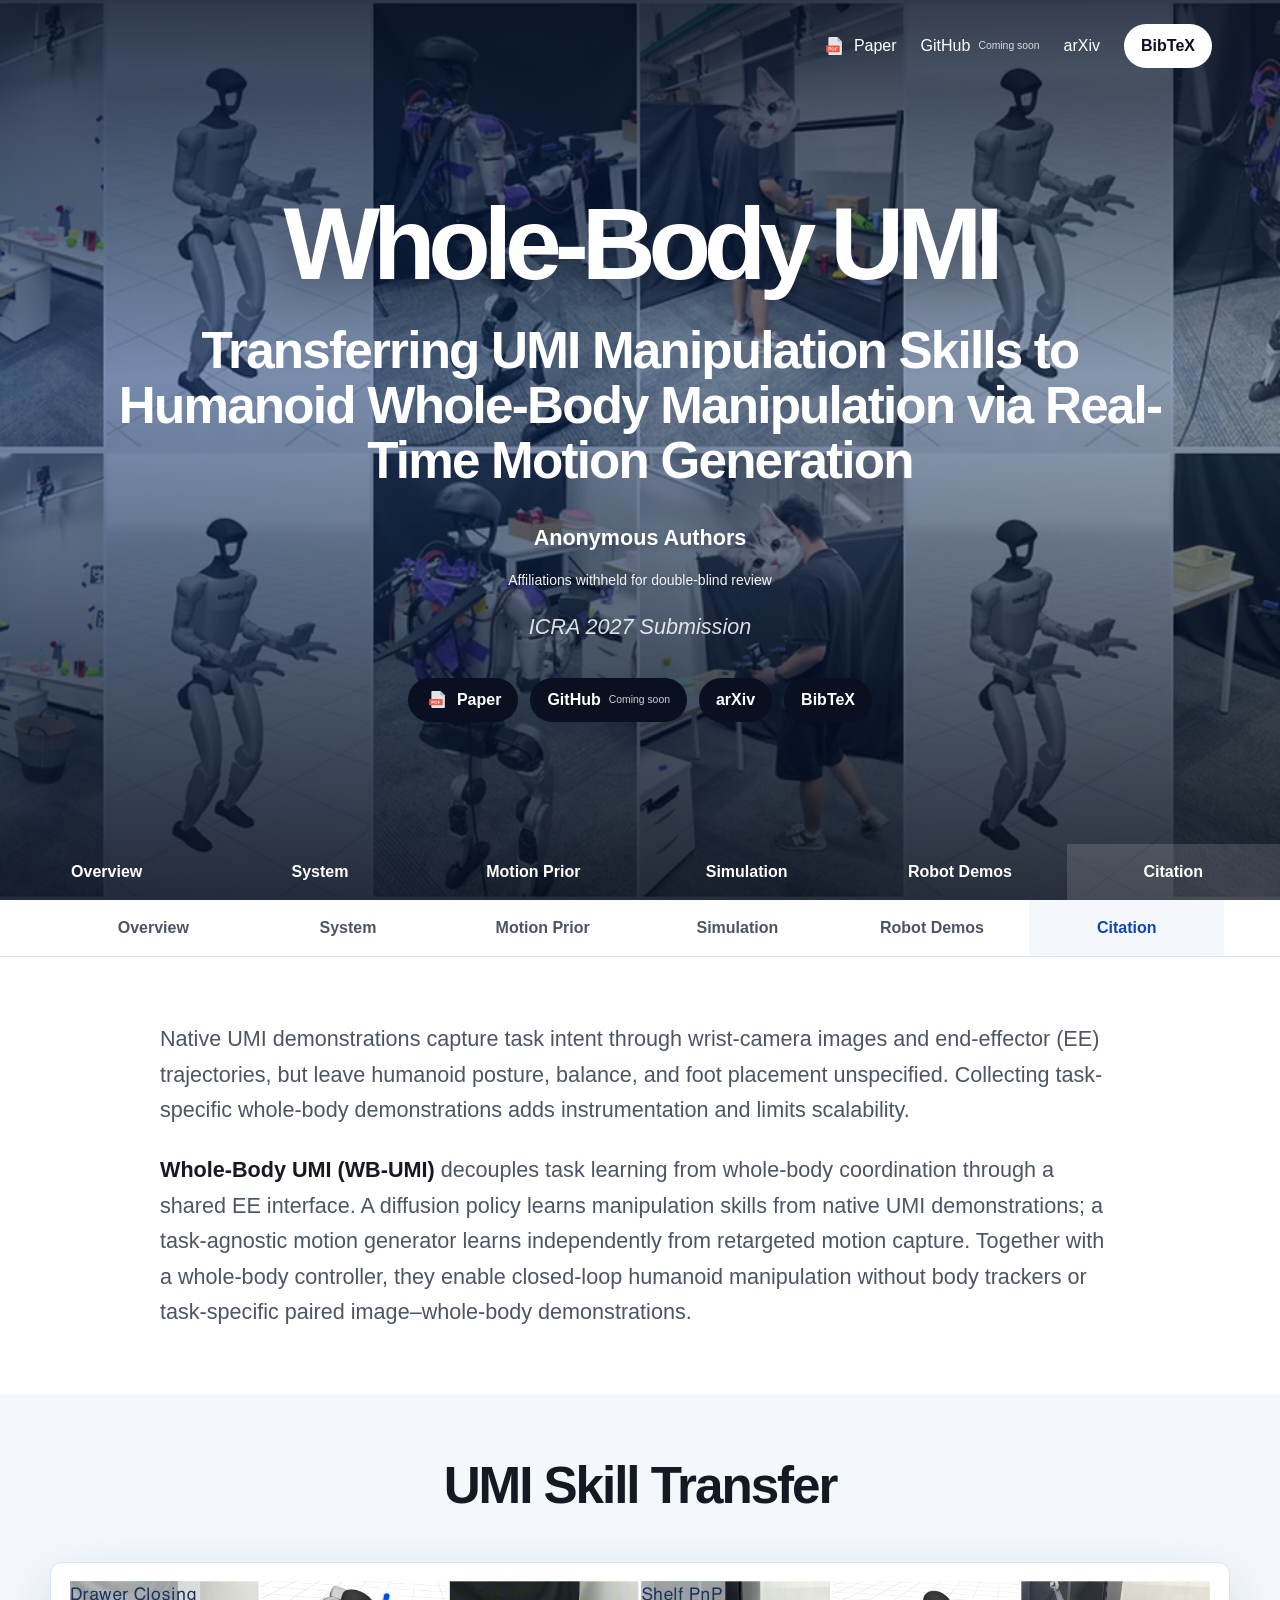
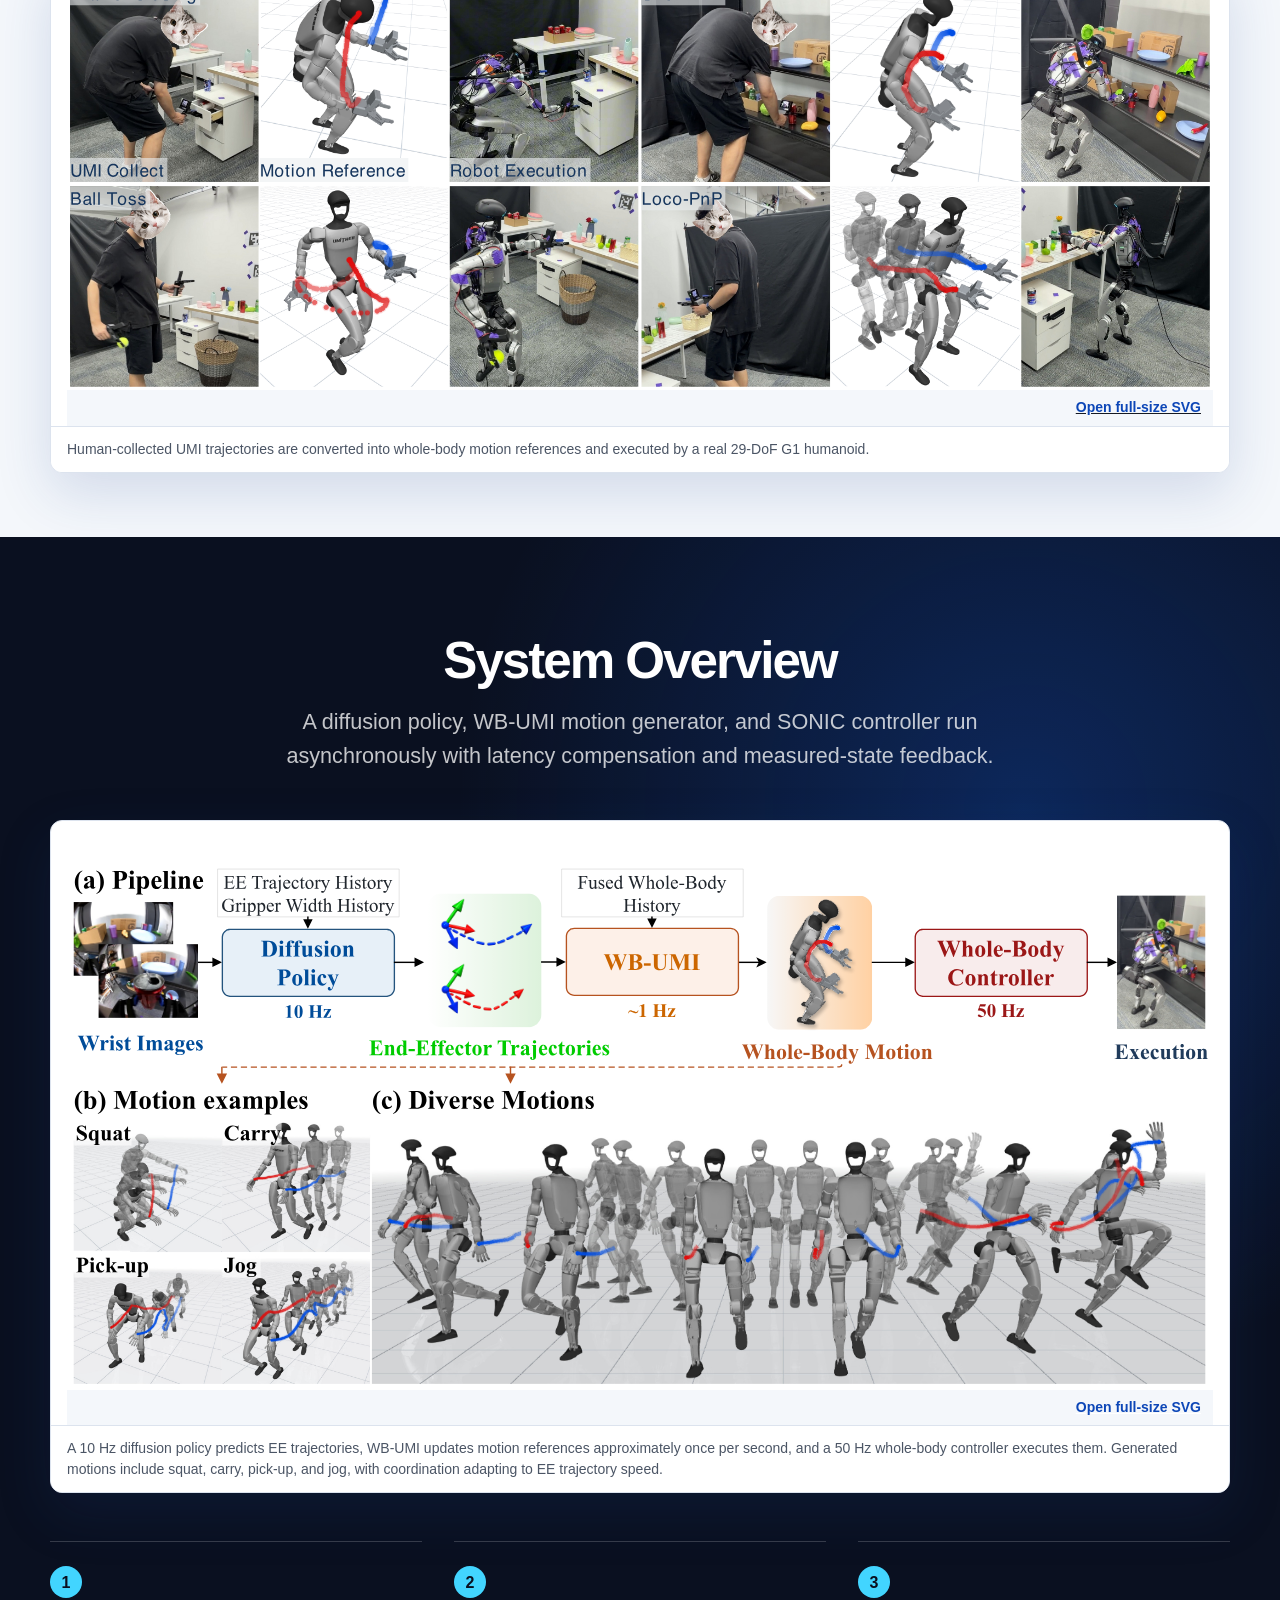
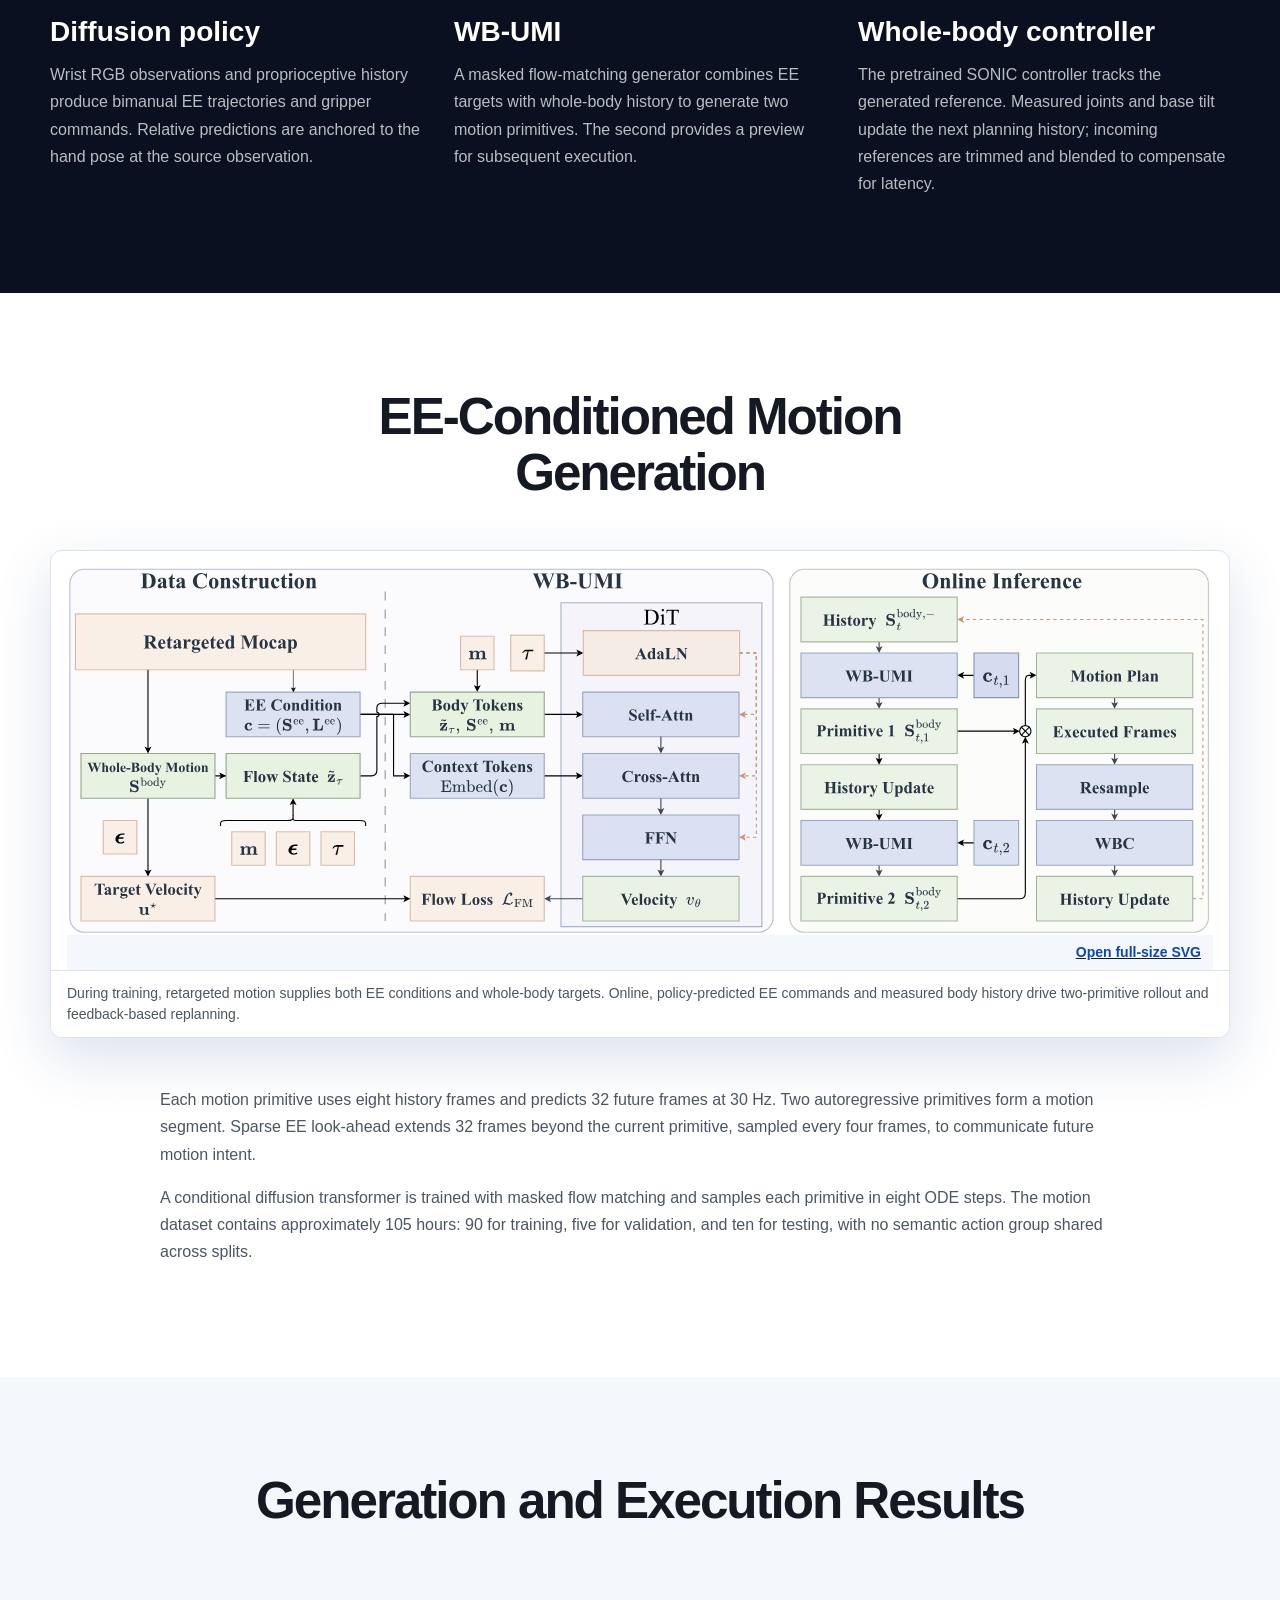
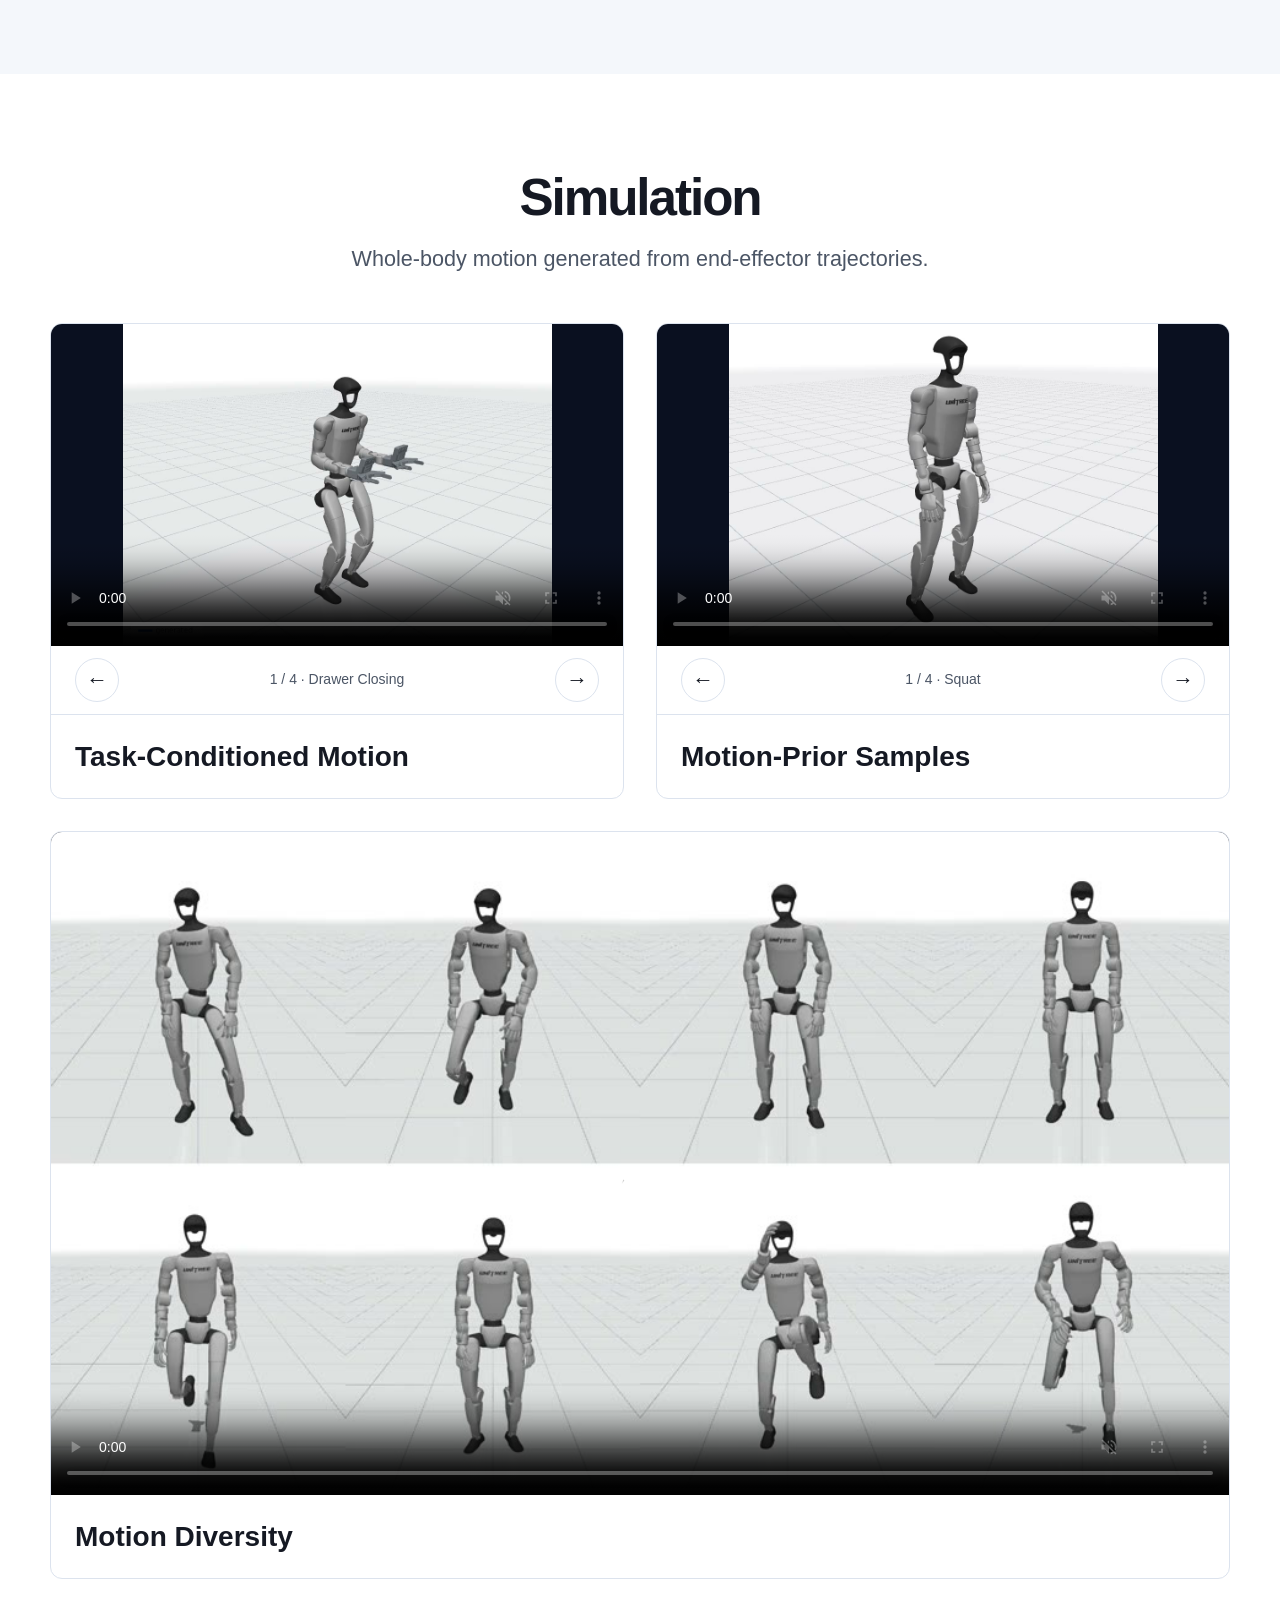
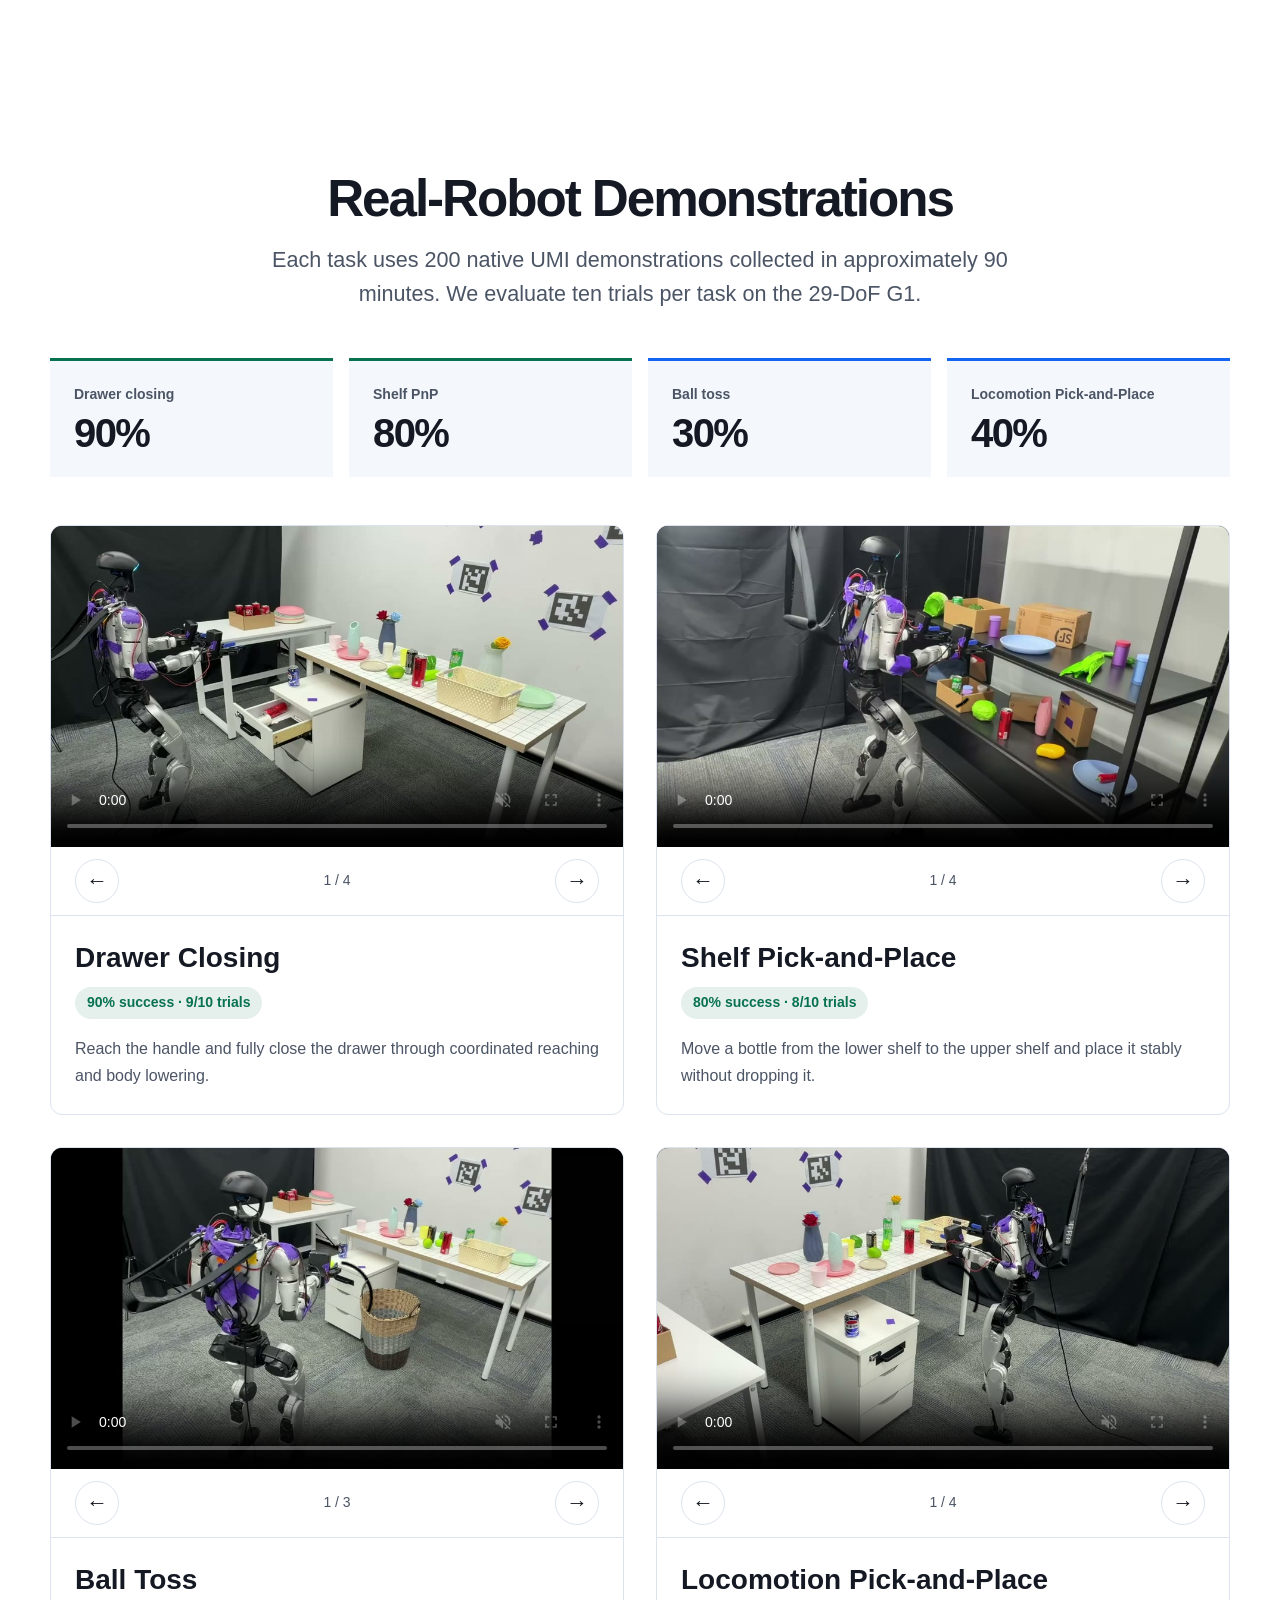
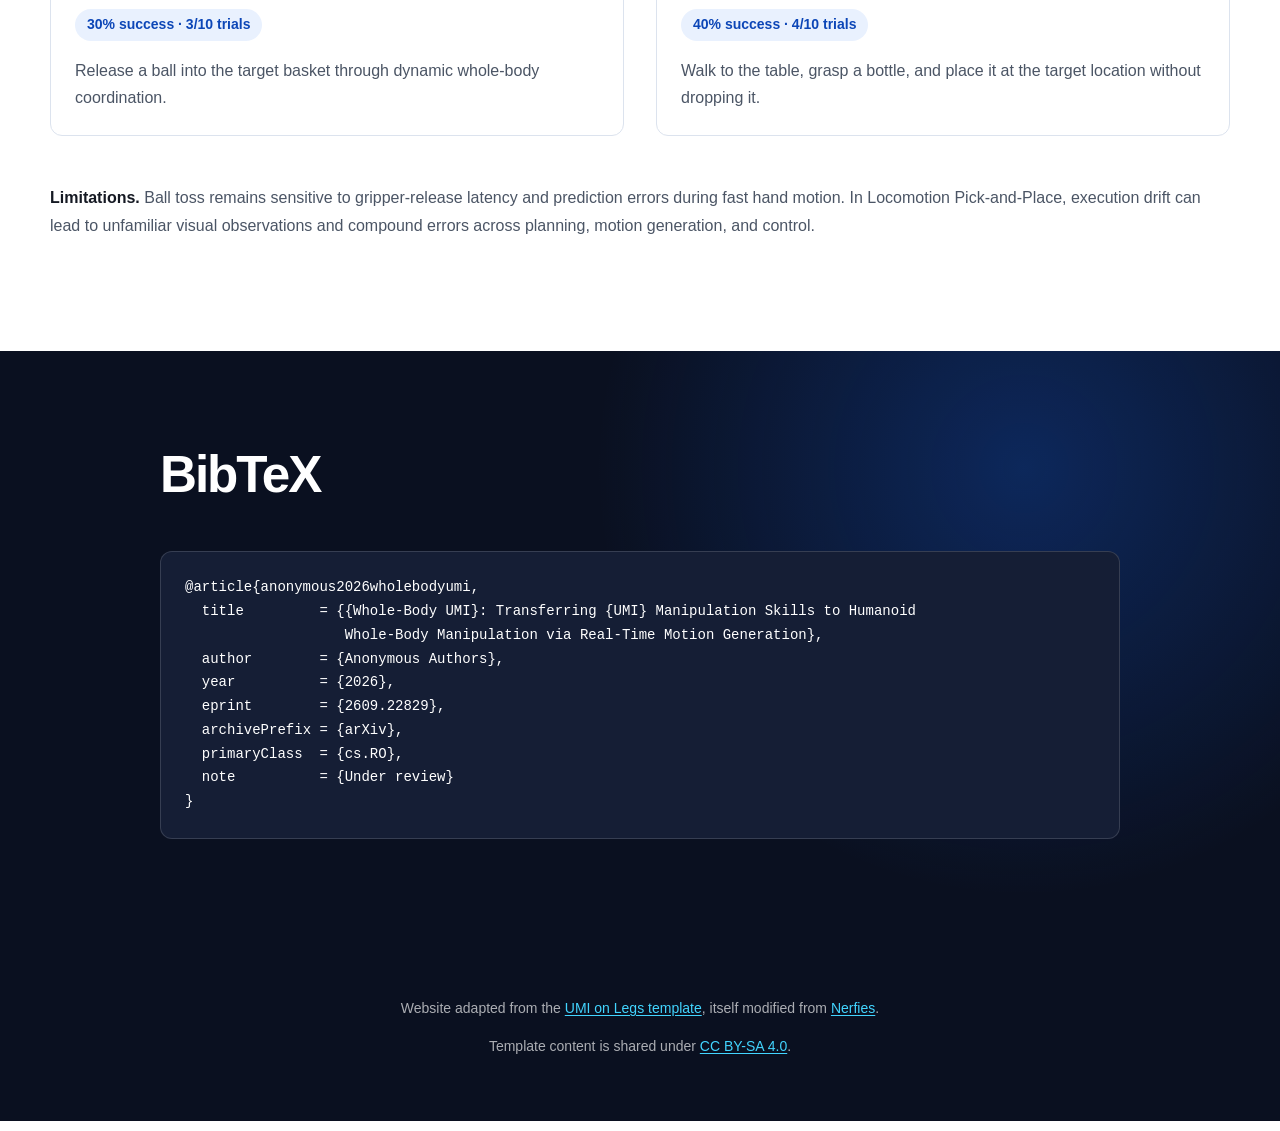
==== index.html @ 9801712f "change authors" ====
<!DOCTYPE html>
<html lang="en">
<head>
  <meta charset="utf-8">
  <meta name="description" content="Whole-Body UMI transfers native UMI manipulation skills to humanoids with an independently learned whole-body motion prior, without body trackers or task-specific whole-body demonstrations.">
  <meta name="keywords" content="Robotics, Humanoid, UMI, Whole-body Manipulation, Motion Generation">
  <meta name="viewport" content="width=device-width, initial-scale=1">
  <meta name="theme-color" content="#0a1020">
  <meta property="og:title" content="Whole-Body UMI">
  <meta property="og:description" content="Transferring UMI Manipulation Skills to Humanoid Whole-Body Manipulation via Real-Time Motion Generation.">
  <meta property="og:type" content="website">
  <meta property="og:image" content="./static/images/umi-prior/hero-montage-desktop.jpg?v=anonymous2">
  <meta property="og:url" content="https://wholebody-umi.github.io/">
  <meta name="citation_title" content="Whole-Body UMI: Transferring UMI Manipulation Skills to Humanoid Whole-Body Manipulation via Real-Time Motion Generation">
  <meta name="citation_arxiv_id" content="2609.22829">
  <meta name="citation_publication_date" content="2026/09/19">
  <link rel="canonical" href="https://wholebody-umi.github.io/">
  <title>Whole-Body UMI: Transferring UMI Manipulation Skills to Humanoid Whole-Body Manipulation via Real-Time Motion Generation</title>
  <link rel="icon" href="./static/images/umi-prior/favicon.svg" type="image/svg+xml">

  <link rel="stylesheet" href="./static/css/index.css">
  <script defer src="./static/js/index.js?v=light1"></script>
</head>
<body>
  <a class="skip-link" href="#main-content">Skip to main content</a>

  <header class="hero is-link is-fullheight project-hero" id="top">
    <div class="hero-video" aria-hidden="true">
      <video autoplay muted loop playsinline preload="none"
        poster="./static/images/umi-prior/hero-montage-desktop.jpg?v=anonymous2"
        data-mobile-poster="./static/images/umi-prior/hero-montage-mobile.jpg?v=anonymous2"
        data-desktop-poster="./static/images/umi-prior/hero-montage-desktop.jpg?v=anonymous2"
        data-mobile-src="./static/videos/hero-montage-mobile.mp4?v=anonymous2"
        data-desktop-src="./static/videos/hero-montage.mp4?v=anonymous2"></video>
    </div>
    <div class="overlay"></div>

    <div class="hero-head">
      <nav class="navbar" aria-label="Project resources">
        <div class="container is-max-widescreen">
          <div class="navbar-menu is-active">
            <div class="navbar-end">
              <a class="navbar-item" href="./static/Whole-Body-UMI.pdf">
                <span class="icon"><img src="./static/images/pdf.svg" width="18" height="18" alt=""></span>
                <span>Paper</span>
              </a>
              <span class="navbar-item resource-pending" aria-disabled="true">GitHub <small>Coming soon</small></span>
              <a class="navbar-item" href="https://arxiv.org/abs/2609.22829" target="_blank" rel="noopener">
                <span>arXiv</span>
              </a>
              <span class="navbar-item">
                <a class="resource-button button is-inverted" href="#citation">
                  <span>BibTeX</span>
                </a>
              </span>
            </div>
          </div>
        </div>
      </nav>
    </div>

    <div class="hero-body">
      <div class="hero-content">
        <h1 class="project-title">Whole-Body UMI</h1>
        <p class="project-subtitle">
          Transferring UMI Manipulation Skills to Humanoid Whole-Body Manipulation via Real-Time Motion Generation
        </p>
        <div class="project-authors" aria-label="Authors">
          <span>Anonymous Authors</span>
        </div>
        <div class="project-affiliations" aria-label="Author affiliations">
          <span>Affiliations withheld for double-blind review</span>
        </div>
        <p class="project-venue">ICRA 2027 Submission</p>
        <div class="publication-links">
          <a class="resource-button button is-dark" href="./static/Whole-Body-UMI.pdf">
            <span class="icon"><img src="./static/images/pdf.svg" width="18" height="18" alt=""></span>
            <span>Paper</span>
          </a>
          <button class="resource-button button is-dark resource-pending" type="button" disabled title="GitHub repository coming soon">
            <span>GitHub</span><small>Coming soon</small>
          </button>
          <a class="resource-button button is-dark" href="https://arxiv.org/abs/2609.22829" target="_blank" rel="noopener">
            <span>arXiv</span>
          </a>
          <a class="resource-button button is-dark" href="#citation">
            <span>BibTeX</span>
          </a>
        </div>
      </div>
    </div>

    <div class="hero-foot">
      <nav class="tabs is-fullwidth anchor-tabs" aria-label="Project sections">
        <ul>
          <li><a href="#overview">Overview</a></li>
          <li><a href="#system">System</a></li>
          <li><a href="#motion-prior">Motion Prior</a></li>
          <li><a href="#simulation">Simulation</a></li>
          <li><a href="#transfer">Robot Demos</a></li>
          <li><a href="#citation">Citation</a></li>
        </ul>
      </nav>
    </div>
  </header>

  <nav class="document-nav" aria-label="Sticky project sections">
    <div class="container is-max-widescreen">
      <div class="tabs is-fullwidth anchor-tabs">
        <ul>
          <li><a href="#overview">Overview</a></li>
          <li><a href="#system">System</a></li>
          <li><a href="#motion-prior">Motion Prior</a></li>
          <li><a href="#simulation">Simulation</a></li>
          <li><a href="#transfer">Robot Demos</a></li>
          <li><a href="#citation">Citation</a></li>
        </ul>
      </div>
    </div>
  </nav>

  <main id="main-content">
    <section class="section-shell is-compact" id="overview">
      <div class="editorial-container">
        <p class="overview-lead">
          Native UMI demonstrations capture task intent through wrist-camera images and end-effector (EE) trajectories, but leave humanoid posture, balance, and foot placement unspecified. Collecting task-specific whole-body demonstrations adds instrumentation and limits scalability.
        </p>
        <p class="overview-lead">
          <strong>Whole-Body UMI (WB-UMI)</strong> decouples task learning from whole-body coordination through a shared EE interface. A diffusion policy learns manipulation skills from native UMI demonstrations; a task-agnostic motion generator learns independently from retargeted motion capture. Together with a whole-body controller, they enable closed-loop humanoid manipulation without body trackers or task-specific paired image–whole-body demonstrations.
        </p>
      </div>
    </section>

    <section class="section-shell is-compact is-mist" aria-labelledby="teaser-title">
      <div class="wide-container">
        <div class="section-heading">
          <h2 class="section-title" id="teaser-title">UMI Skill Transfer</h2>
        </div>
        <figure class="media-frame is-technical">
          <a class="vector-figure-link" href="./static/images/umi-prior/wb-umi-teaser.svg?v=anonymous1" target="_blank" rel="noopener" aria-label="Open full-size figure: Whole-Body UMI task overview (opens in a new tab)">
            <img src="./static/images/umi-prior/wb-umi-teaser.svg?v=anonymous1" width="1494" height="536" loading="lazy" decoding="async" alt="Anonymized UMI collection, generated motion references, and G1 execution for drawer closing, shelf pick-and-place, ball toss, and locomotion pick-and-place">
            <span class="vector-figure-action">Open full-size SVG</span>
          </a>
          <figcaption>Human-collected UMI trajectories are converted into whole-body motion references and executed by a real 29-DoF G1 humanoid.</figcaption>
        </figure>
      </div>
    </section>

    <section class="section-shell is-night" id="system" aria-labelledby="system-title">
      <div class="wide-container">
        <div class="section-heading">
          <h2 class="section-title" id="system-title">System Overview</h2>
          <p class="section-deck">A diffusion policy, WB-UMI motion generator, and SONIC controller run asynchronously with latency compensation and measured-state feedback.</p>
        </div>
        <figure class="media-frame is-technical">
          <a class="vector-figure-link" href="./static/images/umi-prior/wb-umi-pipeline.svg" target="_blank" rel="noopener" aria-label="Open full-size figure: deployment pipeline and generated motions (opens in a new tab)">
            <img src="./static/images/umi-prior/wb-umi-pipeline.svg" width="861" height="415" loading="lazy" decoding="async" alt="Closed-loop WB-UMI pipeline, generated squat, carry, pick-up and jog motions, and end-effector speed variations">
            <span class="vector-figure-action">Open full-size SVG</span>
          </a>
          <figcaption>A 10 Hz diffusion policy predicts EE trajectories, WB-UMI updates motion references approximately once per second, and a 50 Hz whole-body controller executes them. Generated motions include squat, carry, pick-up, and jog, with coordination adapting to EE trajectory speed.</figcaption>
        </figure>
        <div class="system-copy">
          <article class="system-step">
            <span class="system-step-number">1</span>
            <h3>Diffusion policy</h3>
            <p>Wrist RGB observations and proprioceptive history produce bimanual EE trajectories and gripper commands. Relative predictions are anchored to the hand pose at the source observation.</p>
          </article>
          <article class="system-step">
            <span class="system-step-number">2</span>
            <h3>WB-UMI</h3>
            <p>A masked flow-matching generator combines EE targets with whole-body history to generate two motion primitives. The second provides a preview for subsequent execution.</p>
          </article>
          <article class="system-step">
            <span class="system-step-number">3</span>
            <h3>Whole-body controller</h3>
            <p>The pretrained SONIC controller tracks the generated reference. Measured joints and base tilt update the next planning history; incoming references are trimmed and blended to compensate for latency.</p>
          </article>
        </div>
      </div>
    </section>

    <section class="section-shell" id="motion-prior" aria-labelledby="prior-title">
      <div class="wide-container">
        <div class="section-heading">
          <h2 class="section-title" id="prior-title">EE-Conditioned Motion Generation</h2>
          <!-- <p class="section-deck">WB-UMI learns whole-body coordination from retargeted G1 motion capture, using EE trajectories extracted by forward kinematics as conditioning.</p> -->
        </div>
        <figure class="media-frame is-technical">
          <a class="vector-figure-link" href="./static/images/umi-prior/wb-umi-architecture.svg" target="_blank" rel="noopener" aria-label="Open full-size figure: WB-UMI architecture (opens in a new tab)">
            <img src="./static/images/umi-prior/wb-umi-architecture.svg" width="1471" height="472" loading="lazy" decoding="async" alt="WB-UMI training with masked flow matching and online two-primitive generation with execution history feedback">
            <span class="vector-figure-action">Open full-size SVG</span>
          </a>
          <figcaption>During training, retargeted motion supplies both EE conditions and whole-body targets. Online, policy-predicted EE commands and measured body history drive two-primitive rollout and feedback-based replanning.</figcaption>
        </figure>
        <div class="editorial-container paper-copy flow-offset">
          <p>
            Each motion primitive uses eight history frames and predicts 32 future frames at 30 Hz. Two autoregressive primitives form a motion segment. Sparse EE look-ahead extends 32 frames beyond the current primitive, sampled every four frames, to communicate future motion intent.
          </p>
          <p>
            A conditional diffusion transformer is trained with masked flow matching and samples each primitive in eight ODE steps. The motion dataset contains approximately 105 hours: 90 for training, five for validation, and ten for testing, with no semantic action group shared across splits.
          </p>
        </div>
      </div>
    </section>

    <section class="section-shell is-mist" id="execution" aria-labelledby="execution-title">
      <div class="editorial-container">
        <div class="section-heading">
          <h2 class="section-title" id="execution-title">Generation and Execution Results</h2>
        </div>
        <div class="paper-copy">
          <!-- <p><strong>Motion generation.</strong> On unseen action categories, EE look-ahead reduces position error from 5.77 cm to 4.25 cm.</p>
          <p><strong>Closed-loop execution.</strong> In simulated shelf pick-and-place, measured-state feedback reduces EE orientation error from 6.76° to 4.97°. WB-UMI runs at 104 ms mean inference latency on an RTX 4090.</p> -->
        </div>
      </div>
    </section>

    <section class="section-shell" id="simulation" aria-labelledby="simulation-title">
      <div class="wide-container">
        <div class="section-heading">
          <h2 class="section-title" id="simulation-title">Simulation</h2>
          <p class="section-deck">Whole-body motion generated from end-effector trajectories.</p>
        </div>
        <div class="task-grid">
          <article class="task-card" data-carousel role="region" aria-roledescription="carousel" aria-labelledby="sim-tasks-title">
            <div class="task-media" id="sim-tasks-slides">
              <div class="demo-slide" data-label="Drawer Closing" role="group" aria-roledescription="slide" aria-label="1 of 4: Drawer Closing">
                <video controls muted loop playsinline preload="none" width="960" height="720"
                  poster="./static/images/umi-prior/simulation/drawer.jpg"
                  src="./static/videos/simulation/drawer.mp4?v=web2"
                  data-autoplay-video aria-label="Drawer Closing simulation"></video>
              </div>
              <div class="demo-slide" data-label="Shelf Pick-and-Place" role="group" aria-roledescription="slide" aria-label="2 of 4: Shelf Pick-and-Place" hidden>
                <video controls muted loop playsinline preload="none" width="960" height="720"
                  poster="./static/images/umi-prior/simulation/shelf.jpg"
                  data-src="./static/videos/simulation/shelf.mp4?v=web2"
                  data-autoplay-video aria-label="Shelf Pick-and-Place simulation"></video>
              </div>
              <div class="demo-slide" data-label="Ball Toss" role="group" aria-roledescription="slide" aria-label="3 of 4: Ball Toss" hidden>
                <video controls muted loop playsinline preload="none" width="960" height="720"
                  poster="./static/images/umi-prior/simulation/toss.jpg"
                  data-src="./static/videos/simulation/toss.mp4?v=web2"
                  data-autoplay-video aria-label="Ball Toss simulation"></video>
              </div>
              <div class="demo-slide" data-label="Locomotion Pick-and-Place" role="group" aria-roledescription="slide" aria-label="4 of 4: Locomotion Pick-and-Place" hidden>
                <video controls muted loop playsinline preload="none" width="960" height="720"
                  poster="./static/images/umi-prior/simulation/locomotion-pick-and-place.jpg"
                  data-src="./static/videos/simulation/locomotion-pick-and-place.mp4?v=web2"
                  data-autoplay-video aria-label="Locomotion Pick-and-Place simulation"></video>
              </div>
            </div>
            <div class="carousel-controls" aria-label="Task-Conditioned Motion navigation" hidden>
              <button type="button" class="carousel-arrow" data-carousel-prev aria-label="Previous Task-Conditioned Motion video" aria-controls="sim-tasks-slides"><span aria-hidden="true">&#8592;</span></button>
              <span class="carousel-status" data-carousel-status aria-live="polite" aria-atomic="true">1 / 4 · Drawer Closing</span>
              <button type="button" class="carousel-arrow" data-carousel-next aria-label="Next Task-Conditioned Motion video" aria-controls="sim-tasks-slides"><span aria-hidden="true">&#8594;</span></button>
            </div>
            <div class="task-body">
              <h3 id="sim-tasks-title">Task-Conditioned Motion</h3>
            </div>
          </article>
          <article class="task-card" data-carousel role="region" aria-roledescription="carousel" aria-labelledby="sim-motions-title">
            <div class="task-media" id="sim-motions-slides">
              <div class="demo-slide" data-label="Squat" role="group" aria-roledescription="slide" aria-label="1 of 4: Squat">
                <video controls muted loop playsinline preload="none" width="960" height="720"
                  poster="./static/images/umi-prior/simulation/squat.jpg"
                  src="./static/videos/simulation/squat.mp4?v=web1"
                  data-autoplay-video aria-label="Squat simulation"></video>
              </div>
              <div class="demo-slide" data-label="Dance Step" role="group" aria-roledescription="slide" aria-label="2 of 4: Dance Step" hidden>
                <video controls muted loop playsinline preload="none" width="960" height="720"
                  poster="./static/images/umi-prior/simulation/dance-step.jpg"
                  data-src="./static/videos/simulation/dance-step.mp4?v=web1"
                  data-autoplay-video aria-label="Dance Step simulation"></video>
              </div>
              <div class="demo-slide" data-label="Pick-up and Carry" role="group" aria-roledescription="slide" aria-label="3 of 4: Pick-up and Carry" hidden>
                <video controls muted loop playsinline preload="none" width="960" height="720"
                  poster="./static/images/umi-prior/simulation/pickup-carry.jpg"
                  data-src="./static/videos/simulation/pickup-carry.mp4?v=web1"
                  data-autoplay-video aria-label="Pick-up and Carry simulation"></video>
              </div>
              <div class="demo-slide" data-label="Jog" role="group" aria-roledescription="slide" aria-label="4 of 4: Jog" hidden>
                <video controls muted loop playsinline preload="none" width="960" height="720"
                  poster="./static/images/umi-prior/simulation/jog.jpg"
                  data-src="./static/videos/simulation/jog.mp4?v=web1"
                  data-autoplay-video aria-label="Jog simulation"></video>
              </div>
            </div>
            <div class="carousel-controls" aria-label="Motion-Prior Samples navigation" hidden>
              <button type="button" class="carousel-arrow" data-carousel-prev aria-label="Previous Motion-Prior Samples video" aria-controls="sim-motions-slides"><span aria-hidden="true">&#8592;</span></button>
              <span class="carousel-status" data-carousel-status aria-live="polite" aria-atomic="true">1 / 4 · Squat</span>
              <button type="button" class="carousel-arrow" data-carousel-next aria-label="Next Motion-Prior Samples video" aria-controls="sim-motions-slides"><span aria-hidden="true">&#8594;</span></button>
            </div>
            <div class="task-body">
              <h3 id="sim-motions-title">Motion-Prior Samples</h3>
            </div>
          </article>
          <article class="task-card motion-diversity" id="motion-diversity" aria-labelledby="motion-diversity-title">
            <div class="task-media">
              <video controls muted loop playsinline preload="none" width="1920" height="1080"
                poster="./static/images/umi-prior/simulation/diversity-stable.jpg"
                src="./static/videos/simulation/diversity-stable.mp4?v=web2"
                data-autoplay-video aria-label="Motion Diversity simulation"></video>
            </div>
            <div class="task-body">
              <h3 id="motion-diversity-title">Motion Diversity</h3>
            </div>
          </article>
        </div>
      </div>
    </section>

    <section class="section-shell" id="transfer" aria-labelledby="transfer-title">
      <div class="wide-container">
        <div class="section-heading">
          <h2 class="section-title" id="transfer-title">Real-Robot Demonstrations</h2>
          <p class="section-deck">Each task uses 200 native UMI demonstrations collected in approximately 90 minutes. We evaluate ten trials per task on the 29-DoF G1.</p>
        </div>
        <dl class="metric-strip">
          <div class="metric-item is-positive">
            <dt>Drawer closing</dt>
            <dd>90%</dd>
          </div>
          <div class="metric-item is-positive">
            <dt>Shelf PnP</dt>
            <dd>80%</dd>
          </div>
          <div class="metric-item">
            <dt>Ball toss</dt>
            <dd>30%</dd>
          </div>
          <div class="metric-item">
            <dt>Locomotion Pick-and-Place</dt>
            <dd>40%</dd>
          </div>
        </dl>

        <div class="task-grid">
          <article class="task-card" data-carousel role="region" aria-roledescription="carousel" aria-labelledby="drawer-title">
            <div class="task-media" id="drawer-slides">
              <div class="demo-slide" role="group" aria-roledescription="slide" aria-label="1 of 4">
                <video controls muted loop playsinline preload="none" width="1280" height="720"
                  poster="./static/images/umi-prior/demos/drawer-1.jpg"
                  src="./static/videos/demos/drawer-1.mp4?v=audio"
                  data-autoplay-video aria-label="Drawer Closing, demo 1 of 4"></video>
              </div>
              <div class="demo-slide" role="group" aria-roledescription="slide" aria-label="2 of 4" hidden>
                <video controls muted loop playsinline preload="none" width="1280" height="720"
                  poster="./static/images/umi-prior/demos/drawer-2.jpg"
                  data-src="./static/videos/demos/drawer-2.mp4?v=audio"
                  data-autoplay-video aria-label="Drawer Closing, demo 2 of 4"></video>
              </div>
              <div class="demo-slide" role="group" aria-roledescription="slide" aria-label="3 of 4" hidden>
                <video controls muted loop playsinline preload="none" width="1280" height="720"
                  poster="./static/images/umi-prior/demos/drawer-3.jpg"
                  data-src="./static/videos/demos/drawer-3.mp4?v=audio"
                  data-autoplay-video aria-label="Drawer Closing, demo 3 of 4"></video>
              </div>
              <div class="demo-slide" role="group" aria-roledescription="slide" aria-label="4 of 4" hidden>
                <video controls muted loop playsinline preload="none" width="1280" height="720"
                  poster="./static/images/umi-prior/demos/drawer-4.jpg"
                  data-src="./static/videos/demos/drawer-4.mp4?v=audio"
                  data-autoplay-video aria-label="Drawer Closing, demo 4 of 4"></video>
              </div>
            </div>
            <div class="carousel-controls" aria-label="Drawer Closing demo navigation" hidden>
              <button type="button" class="carousel-arrow" data-carousel-prev aria-label="Previous Drawer Closing demo" aria-controls="drawer-slides"><span aria-hidden="true">&#8592;</span></button>
              <span class="carousel-status" data-carousel-status aria-live="polite" aria-atomic="true">1 / 4</span>
              <button type="button" class="carousel-arrow" data-carousel-next aria-label="Next Drawer Closing demo" aria-controls="drawer-slides"><span aria-hidden="true">&#8594;</span></button>
            </div>
            <div class="task-body">
              <h3 id="drawer-title">Drawer Closing</h3>
              <span class="task-result is-positive">90% success &middot; 9/10 trials</span>
              <p>Reach the handle and fully close the drawer through coordinated reaching and body lowering.</p>
            </div>
          </article>
          <article class="task-card" data-carousel role="region" aria-roledescription="carousel" aria-labelledby="shelf-title">
            <div class="task-media" id="shelf-slides">
              <div class="demo-slide" role="group" aria-roledescription="slide" aria-label="1 of 4">
                <video controls muted loop playsinline preload="none" width="1280" height="720"
                  poster="./static/images/umi-prior/demos/shelf-1.jpg"
                  src="./static/videos/demos/shelf-1.mp4?v=audio"
                  data-autoplay-video aria-label="Shelf Pick-and-Place, demo 1 of 4"></video>
              </div>
              <div class="demo-slide" role="group" aria-roledescription="slide" aria-label="2 of 4" hidden>
                <video controls muted loop playsinline preload="none" width="1280" height="720"
                  poster="./static/images/umi-prior/demos/shelf-2.jpg"
                  data-src="./static/videos/demos/shelf-2.mp4?v=audio"
                  data-autoplay-video aria-label="Shelf Pick-and-Place, demo 2 of 4"></video>
              </div>
              <div class="demo-slide" role="group" aria-roledescription="slide" aria-label="3 of 4" hidden>
                <video controls muted loop playsinline preload="none" width="1280" height="720"
                  poster="./static/images/umi-prior/demos/shelf-3.jpg"
                  data-src="./static/videos/demos/shelf-3.mp4?v=audio"
                  data-autoplay-video aria-label="Shelf Pick-and-Place, demo 3 of 4"></video>
              </div>
              <div class="demo-slide" role="group" aria-roledescription="slide" aria-label="4 of 4" hidden>
                <video controls muted loop playsinline preload="none" width="1280" height="720"
                  poster="./static/images/umi-prior/demos/shelf-4.jpg"
                  data-src="./static/videos/demos/shelf-4.mp4?v=audio"
                  data-autoplay-video aria-label="Shelf Pick-and-Place, demo 4 of 4"></video>
              </div>
            </div>
            <div class="carousel-controls" aria-label="Shelf Pick-and-Place demo navigation" hidden>
              <button type="button" class="carousel-arrow" data-carousel-prev aria-label="Previous Shelf Pick-and-Place demo" aria-controls="shelf-slides"><span aria-hidden="true">&#8592;</span></button>
              <span class="carousel-status" data-carousel-status aria-live="polite" aria-atomic="true">1 / 4</span>
              <button type="button" class="carousel-arrow" data-carousel-next aria-label="Next Shelf Pick-and-Place demo" aria-controls="shelf-slides"><span aria-hidden="true">&#8594;</span></button>
            </div>
            <div class="task-body">
              <h3 id="shelf-title">Shelf Pick-and-Place</h3>
              <span class="task-result is-positive">80% success &middot; 8/10 trials</span>
              <p>Move a bottle from the lower shelf to the upper shelf and place it stably without dropping it.</p>
            </div>
          </article>
          <article class="task-card" data-carousel role="region" aria-roledescription="carousel" aria-labelledby="toss-title">
            <div class="task-media" id="toss-slides">
              <div class="demo-slide" role="group" aria-roledescription="slide" aria-label="1 of 3">
                <video controls muted loop playsinline preload="none" width="1280" height="720"
                  poster="./static/images/umi-prior/demos/toss-1.jpg"
                  src="./static/videos/demos/toss-1.mp4?v=trim12"
                  data-autoplay-video aria-label="Ball Toss, demo 1 of 3"></video>
              </div>
              <div class="demo-slide" role="group" aria-roledescription="slide" aria-label="2 of 3" hidden>
                <video controls muted loop playsinline preload="none" width="1280" height="720"
                  poster="./static/images/umi-prior/demos/toss-2.jpg?v=trim2to7"
                  data-src="./static/videos/demos/toss-2.mp4?v=trim2to7"
                  data-autoplay-video aria-label="Ball Toss, demo 2 of 3"></video>
              </div>
              <div class="demo-slide" role="group" aria-roledescription="slide" aria-label="3 of 3" hidden>
                <video controls muted loop playsinline preload="none" width="1280" height="720"
                  poster="./static/images/umi-prior/demos/toss-3.jpg"
                  data-src="./static/videos/demos/toss-3.mp4?v=trim12"
                  data-autoplay-video aria-label="Ball Toss, demo 3 of 3"></video>
              </div>
            </div>
            <div class="carousel-controls" aria-label="Ball Toss demo navigation" hidden>
              <button type="button" class="carousel-arrow" data-carousel-prev aria-label="Previous Ball Toss demo" aria-controls="toss-slides"><span aria-hidden="true">&#8592;</span></button>
              <span class="carousel-status" data-carousel-status aria-live="polite" aria-atomic="true">1 / 3</span>
              <button type="button" class="carousel-arrow" data-carousel-next aria-label="Next Ball Toss demo" aria-controls="toss-slides"><span aria-hidden="true">&#8594;</span></button>
            </div>
            <div class="task-body">
              <h3 id="toss-title">Ball Toss</h3>
              <span class="task-result">30% success &middot; 3/10 trials</span>
              <p>Release a ball into the target basket through dynamic whole-body coordination.</p>
            </div>
          </article>
          <article class="task-card" data-carousel role="region" aria-roledescription="carousel" aria-labelledby="loco-pnp-title">
            <div class="task-media" id="loco-pnp-slides">
              <div class="demo-slide" role="group" aria-roledescription="slide" aria-label="1 of 4">
                <video controls muted loop playsinline preload="none" width="1280" height="720"
                  poster="./static/images/umi-prior/demos/loco-pnp-1.jpg?v=from15"
                  src="./static/videos/demos/loco-pnp-1.mp4?v=from15"
                  data-autoplay-video aria-label="Locomotion Pick-and-Place, demo 1 of 4"></video>
              </div>
              <div class="demo-slide" role="group" aria-roledescription="slide" aria-label="2 of 4" hidden>
                <video controls muted loop playsinline preload="none" width="1280" height="720"
                  poster="./static/images/umi-prior/demos/loco-pnp-2.jpg?v=from3"
                  data-src="./static/videos/demos/loco-pnp-2.mp4?v=from3"
                  data-autoplay-video aria-label="Locomotion Pick-and-Place, demo 2 of 4"></video>
              </div>
              <div class="demo-slide" role="group" aria-roledescription="slide" aria-label="3 of 4" hidden>
                <video controls muted loop playsinline preload="none" width="1280" height="720"
                  poster="./static/images/umi-prior/demos/loco-pnp-3.jpg?v=from3"
                  data-src="./static/videos/demos/loco-pnp-3.mp4?v=from3"
                  data-autoplay-video aria-label="Locomotion Pick-and-Place, demo 3 of 4"></video>
              </div>
              <div class="demo-slide" role="group" aria-roledescription="slide" aria-label="4 of 4" hidden>
                <video controls muted loop playsinline preload="none" width="1280" height="720"
                  poster="./static/images/umi-prior/demos/loco-pnp-4.jpg?v=to24"
                  data-src="./static/videos/demos/loco-pnp-4.mp4?v=to24"
                  data-autoplay-video aria-label="Locomotion Pick-and-Place, demo 4 of 4"></video>
              </div>
            </div>
            <div class="carousel-controls" aria-label="Locomotion Pick-and-Place demo navigation" hidden>
              <button type="button" class="carousel-arrow" data-carousel-prev aria-label="Previous Locomotion Pick-and-Place demo" aria-controls="loco-pnp-slides"><span aria-hidden="true">&#8592;</span></button>
              <span class="carousel-status" data-carousel-status aria-live="polite" aria-atomic="true">1 / 4</span>
              <button type="button" class="carousel-arrow" data-carousel-next aria-label="Next Locomotion Pick-and-Place demo" aria-controls="loco-pnp-slides"><span aria-hidden="true">&#8594;</span></button>
            </div>
            <div class="task-body">
              <h3 id="loco-pnp-title">Locomotion Pick-and-Place</h3>
              <span class="task-result">40% success &middot; 4/10 trials</span>
              <p>Walk to the table, grasp a bottle, and place it at the target location without dropping it.</p>
            </div>
          </article>
        </div>
        <div class="paper-copy flow-offset">
          <p><strong>Limitations.</strong> Ball toss remains sensitive to gripper-release latency and prediction errors during fast hand motion. In Locomotion Pick-and-Place, execution drift can lead to unfamiliar visual observations and compound errors across planning, motion generation, and control.</p>
        </div>
      </div>
    </section>

    <section class="section-shell is-night" id="citation" aria-labelledby="citation-title">
      <div class="editorial-container">
        <div class="section-heading is-left">
          <h2 class="section-title" id="citation-title">BibTeX</h2>
        </div>
        <pre class="bibtex"><code>@article{anonymous2026wholebodyumi,
  title         = {{Whole-Body UMI}: Transferring {UMI} Manipulation Skills to Humanoid
                   Whole-Body Manipulation via Real-Time Motion Generation},
  author        = {Anonymous Authors},
  year          = {2026},
  eprint        = {2609.22829},
  archivePrefix = {arXiv},
  primaryClass  = {cs.RO},
  note          = {Under review}
}</code></pre>
      </div>
    </section>
  </main>

  <footer class="site-footer">
    <p>
      Website adapted from the
      <a href="https://github.com/umi-on-legs/umi-on-legs.github.io">UMI on Legs template</a>,
      itself modified from <a href="https://nerfies.github.io/">Nerfies</a>.
    </p>
    <p>
      Template content is shared under
      <a href="https://creativecommons.org/licenses/by-sa/4.0/">CC BY-SA 4.0</a>.
    </p>
  </footer>
</body>
</html>
---- static/css/index.css ----
:root {
  --color-cobalt: #1464f4;
  --color-cobalt-dark: #0c46b7;
  --color-cyan: #42d5ff;
  --color-ink: #151923;
  --color-ink-soft: #4b5565;
  --color-paper: #ffffff;
  --color-mist: #f4f7fb;
  --color-line: #dce3ee;
  --color-night: #0a1020;
  --color-night-soft: #151e35;
  --color-positive: #087150;
  --color-white: #ffffff;
  --color-white-94: rgba(255, 255, 255, 0.94);
  --color-white-76: rgba(255, 255, 255, 0.76);
  --color-white-72: rgba(255, 255, 255, 0.72);
  --color-white-66: rgba(255, 255, 255, 0.66);
  --color-white-18: rgba(255, 255, 255, 0.18);
  --color-white-14: rgba(255, 255, 255, 0.14);
  --color-hero-top: rgba(3, 11, 28, 0.78);
  --color-hero-middle: rgba(8, 29, 73, 0.38);
  --color-hero-bottom: rgba(4, 11, 25, 0.84);
  --color-cobalt-28: rgba(20, 100, 244, 0.28);
  --color-cobalt-24: rgba(20, 100, 244, 0.24);
  --color-cobalt-09: rgba(20, 100, 244, 0.09);
  --color-cyan-04: rgba(66, 213, 255, 0.04);
  --color-positive-10: rgba(8, 113, 80, 0.1);

  --type-display: clamp(3rem, 8vw, 7rem);
  --type-hero-subtitle: clamp(1.45rem, 4vw, 3.4rem);
  --type-section: clamp(2rem, 4vw, 3.25rem);
  --type-subsection: clamp(1.25rem, 2.4vw, 1.75rem);
  --type-lead: clamp(1.1rem, 1.8vw, 1.35rem);
  --type-body: 1rem;
  --type-small: 0.875rem;
  --type-overline: 0.75rem;

  --space-1: 0.25rem;
  --space-2: 0.5rem;
  --space-3: 0.75rem;
  --space-4: 1rem;
  --space-6: 1.5rem;
  --space-8: 2rem;
  --space-12: 3rem;
  --space-16: 4rem;
  --space-24: 6rem;

  --radius-control: 999px;
  --radius-media: 0.75rem;
  --shadow-media: 0 20px 55px rgba(30, 70, 140, 0.16);
  --shadow-button: 0 10px 24px rgba(7, 20, 48, 0.2);
  --shadow-title: 0 0.1em 0.35em rgba(3, 11, 28, 0.3);
  --focus-ring: 0 0 0 3px rgba(66, 213, 255, 0.65);
  --transition-micro: 160ms ease-out;
  --transition-standard: 240ms ease-in-out;
  --transition-emphasis: 500ms cubic-bezier(0.16, 1, 0.3, 1);
}

*,
*::before,
*::after {
  box-sizing: border-box;
}

figure,
pre {
  margin: 0;
}

.hero {
  display: flex;
  flex-direction: column;
  align-items: stretch;
}

.hero.is-fullheight {
  min-height: 100dvh;
}

.hero-body {
  display: flex;
  flex: 1 0 auto;
  align-items: center;
}

.container {
  width: min(100%, 1200px);
  margin-inline: auto;
  padding-inline: var(--space-4);
}

.navbar,
.navbar-menu,
.navbar-end,
.navbar-item,
.button,
.icon {
  display: flex;
  align-items: center;
}

.navbar-menu {
  flex: 1;
}

.navbar-end {
  justify-content: flex-end;
  margin-inline-start: auto;
}

.navbar-item {
  gap: var(--space-2);
  min-height: 3.25rem;
  padding: var(--space-2) var(--space-3);
  text-decoration: none;
}

.button {
  justify-content: center;
  gap: var(--space-2);
  border: 1px solid transparent;
  cursor: pointer;
  text-decoration: none;
  white-space: nowrap;
}

.icon {
  justify-content: center;
  width: 1.5rem;
  height: 1.5rem;
}

.tabs {
  overflow: hidden;
}

.tabs ul {
  display: flex;
  align-items: stretch;
  justify-content: flex-start;
  margin: 0;
  padding: 0;
  list-style: none;
}

.tabs li {
  display: block;
}

.tabs.is-fullwidth li {
  flex: 1 0 0;
  text-align: center;
}

.tabs a {
  display: flex;
  align-items: center;
  justify-content: center;
  padding: var(--space-2) var(--space-4);
  text-decoration: none;
}

html {
  scroll-behavior: smooth;
  scroll-padding-top: 4.5rem;
}

body {
  margin: 0;
  overflow-x: hidden;
  color: var(--color-ink);
  background: var(--color-paper);
  font-family: "Noto Sans", "Helvetica Neue", Arial, sans-serif;
  font-size: var(--type-body);
  line-height: 1.7;
  text-rendering: optimizeLegibility;
}

a {
  color: var(--color-cobalt);
}

a:hover {
  color: var(--color-cobalt-dark);
}

a:focus-visible,
button:focus-visible,
video:focus-visible {
  outline: none;
  box-shadow: var(--focus-ring);
}

img,
video {
  display: block;
  max-width: 100%;
}

.skip-link {
  position: fixed;
  inset-block-start: var(--space-3);
  inset-inline-start: var(--space-3);
  z-index: 100;
  padding: var(--space-2) var(--space-4);
  color: var(--color-night);
  background: var(--color-cyan);
  border-radius: var(--radius-control);
  transform: translateY(-180%);
  transition: transform var(--transition-micro);
}

.skip-link:not(:focus) {
  width: 1px;
  height: 1px;
  overflow: hidden;
  clip-path: inset(50%);
  white-space: nowrap;
}

.skip-link:focus {
  width: auto;
  height: auto;
  overflow: visible;
  clip-path: none;
  transform: translateY(0);
}

.project-hero {
  position: relative;
  min-height: 100dvh;
  overflow: hidden;
  color: var(--color-white);
  background: var(--color-night);
}

.project-hero .hero-video {
  position: absolute;
  inset: 0;
  width: 100%;
  height: 100%;
}

.project-hero .hero-video video {
  width: 100%;
  height: 100%;
  object-fit: cover;
  object-position: center;
}

.project-hero .overlay {
  position: absolute;
  inset: 0;
  z-index: 1;
  background:
    linear-gradient(180deg, var(--color-hero-top) 0%, var(--color-hero-middle) 42%, var(--color-hero-bottom) 100%),
    linear-gradient(110deg, var(--color-cobalt-24), var(--color-cyan-04));
}

.project-hero .hero-head,
.project-hero .hero-body,
.project-hero .hero-foot {
  position: relative;
  z-index: 2;
}

.project-hero .hero-head {
  padding-block-start: var(--space-4);
}

.project-hero .navbar {
  background: transparent;
}

.project-hero .navbar-menu {
  background: transparent;
  box-shadow: none;
}

.project-hero .navbar-item,
.project-hero .navbar-item:hover {
  color: var(--color-white);
  background: transparent;
}

.project-hero .navbar-item > a,
.project-hero .navbar-item.button {
  min-height: 2.75rem;
}

.project-hero .hero-body {
  align-items: center;
  padding: var(--space-16) var(--space-6);
}

.hero-content {
  max-width: 1180px;
  margin-inline: auto;
  text-align: center;
  animation: hero-arrive var(--transition-emphasis) both;
}

@keyframes hero-arrive {
  from {
    opacity: 0;
    transform: translateY(1rem);
  }

  to {
    opacity: 1;
    transform: translateY(0);
  }
}

.project-title {
  margin: 0;
  color: var(--color-white);
  font-size: var(--type-display);
  font-weight: 700;
  letter-spacing: -0.07em;
  line-height: 0.9;
  text-shadow: var(--shadow-title);
}

.project-subtitle {
  max-width: 1050px;
  margin: var(--space-8) auto var(--space-4);
  color: var(--color-white);
  font-size: var(--type-hero-subtitle);
  font-weight: 600;
  letter-spacing: -0.035em;
  line-height: 1.08;
}

.project-venue {
  margin: var(--space-4) 0 0;
  color: var(--color-white);
  font-size: var(--type-lead);
  font-style: italic;
  opacity: 0.84;
}

.project-authors,
.project-affiliations {
  display: flex;
  flex-wrap: wrap;
  justify-content: center;
  column-gap: var(--space-6);
  row-gap: var(--space-2);
  text-shadow: var(--shadow-title);
}

.project-authors {
  margin-block-start: var(--space-8);
  font-size: var(--type-lead);
  font-weight: 600;
}

.project-affiliations {
  margin-block-start: var(--space-3);
  font-size: var(--type-small);
  color: var(--color-white-94);
}

.project-authors span,
.project-affiliations span {
  white-space: nowrap;
}

.project-authors sup,
.project-affiliations sup {
  margin-inline-start: 0.15em;
  font-size: 0.65em;
}

.resource-pending {
  gap: var(--space-2);
  cursor: default;
}

.resource-pending small {
  font-size: 0.65rem;
  font-weight: 500;
  opacity: 0.8;
}

.resource-button.button:disabled {
  color: var(--color-white-76);
  background: var(--color-night-soft);
  transform: none;
  box-shadow: none;
}

.publication-links {
  display: flex;
  flex-wrap: wrap;
  justify-content: center;
  gap: var(--space-3);
  margin-block-start: var(--space-8);
}

.resource-button.button {
  min-height: 2.75rem;
  padding-inline: var(--space-4);
  border: 1px solid transparent;
  border-radius: var(--radius-control);
  font: inherit;
  font-weight: 700;
  transition:
    color var(--transition-micro),
    background-color var(--transition-micro),
    border-color var(--transition-micro),
    transform var(--transition-micro);
}

.resource-button.button.is-dark {
  color: var(--color-white);
  background: var(--color-night);
  box-shadow: var(--shadow-button);
}

.resource-button.button.is-inverted {
  color: var(--color-night);
  background: var(--color-white);
}

.resource-button.button:hover {
  transform: translateY(-2px);
}

.resource-button.button:active {
  transform: translateY(0);
}

.resource-button.button[aria-disabled="true"] {
  pointer-events: none;
  opacity: 0.5;
}

.resource-button .icon img {
  width: 1.1rem;
  height: 1.1rem;
}

.anchor-tabs {
  margin: 0;
  overflow-x: auto;
  scrollbar-width: none;
}

.anchor-tabs::-webkit-scrollbar {
  display: none;
}

.anchor-tabs ul {
  min-width: max-content;
  border: 0;
}

.anchor-tabs a {
  min-height: 3.5rem;
  color: var(--color-white);
  border: 0;
  border-radius: 0;
  font-weight: 600;
  transition:
    color var(--transition-micro),
    background-color var(--transition-micro);
}

.anchor-tabs li.is-active a,
.anchor-tabs a:hover,
.anchor-tabs a:focus-visible {
  color: var(--color-white);
  background: var(--color-white-14);
}

.document-nav {
  position: sticky;
  inset-block-start: 0;
  z-index: 30;
  display: none;
  background: var(--color-white-94);
  border-bottom: 1px solid var(--color-line);
  backdrop-filter: blur(12px);
}

.document-nav .anchor-tabs a {
  color: var(--color-ink-soft);
}

.document-nav .anchor-tabs li.is-active a,
.document-nav .anchor-tabs a:hover,
.document-nav .anchor-tabs a:focus-visible {
  color: var(--color-cobalt-dark);
  background: var(--color-mist);
}

.section-shell {
  padding: var(--space-24) var(--space-6);
}

.section-shell.is-compact {
  padding-block: var(--space-16);
}

.section-shell.is-mist {
  background: var(--color-mist);
}

.section-shell.is-night {
  color: var(--color-white);
  background:
    radial-gradient(circle at 80% 20%, var(--color-cobalt-28), transparent 38%),
    var(--color-night);
}

.editorial-container {
  width: min(100%, 960px);
  margin-inline: auto;
}

.wide-container {
  width: min(100%, 1180px);
  margin-inline: auto;
}

.overview-lead {
  margin: 0;
  color: var(--color-ink-soft);
  font-size: var(--type-lead);
  line-height: 1.65;
  text-align: left;
}

.overview-lead + .overview-lead {
  margin-block-start: var(--space-6);
}

.overview-lead strong {
  color: var(--color-ink);
}

.section-heading {
  max-width: 780px;
  margin: 0 auto var(--space-12);
  text-align: center;
}

.section-heading.is-left {
  margin-inline: 0;
  text-align: left;
}

.section-kicker {
  margin: 0 0 var(--space-3);
  color: var(--color-cobalt);
  font-size: var(--type-overline);
  font-weight: 700;
  letter-spacing: 0.13em;
  line-height: 1.4;
  text-transform: uppercase;
}

.is-night .section-kicker {
  color: var(--color-cyan);
}

.section-title {
  margin: 0;
  color: var(--color-ink);
  font-size: var(--type-section);
  font-weight: 700;
  letter-spacing: -0.04em;
  line-height: 1.1;
}

.is-night .section-title {
  color: var(--color-white);
}

.section-deck {
  margin: var(--space-4) auto 0;
  color: var(--color-ink-soft);
  font-size: var(--type-lead);
  line-height: 1.55;
}

.is-night .section-deck {
  color: var(--color-white-76);
}

.media-frame {
  overflow: hidden;
  margin: 0;
  background: var(--color-paper);
  border: 1px solid var(--color-line);
  border-radius: var(--radius-media);
  box-shadow: var(--shadow-media);
}

.media-frame img,
.media-frame picture,
.media-frame video {
  width: 100%;
  height: auto;
}

.vector-figure-link {
  position: relative;
  display: block;
  color: inherit;
  cursor: zoom-in;
}

.vector-figure-link:visited {
  color: inherit;
}

.vector-figure-action {
  display: block;
  padding: var(--space-2) var(--space-3);
  color: var(--color-cobalt-dark);
  background: var(--color-mist);
  font-size: var(--type-small);
  font-weight: 700;
  line-height: 1.4;
  text-align: end;
  transition: transform var(--transition-micro);
}

.vector-figure-link:hover .vector-figure-action,
.vector-figure-link:focus-visible .vector-figure-action {
  transform: translateY(-2px);
}

.media-frame video {
  aspect-ratio: 16 / 9;
  object-fit: cover;
  background: var(--color-night);
}

.media-frame figcaption {
  padding: var(--space-3) var(--space-4);
  color: var(--color-ink-soft);
  font-size: var(--type-small);
  line-height: 1.5;
  background: var(--color-paper);
  border-top: 1px solid var(--color-line);
}

.media-frame.is-technical {
  padding: var(--space-4);
}

.media-frame.is-technical figcaption {
  margin: 0 calc(-1 * var(--space-4)) calc(-1 * var(--space-4));
}

.system-copy {
  display: grid;
  grid-template-columns: minmax(0, 1fr);
  gap: var(--space-8);
  margin-block-start: var(--space-12);
}

.system-step {
  padding-block-start: var(--space-6);
  border-top: 1px solid var(--color-white-18);
}

.system-step-number {
  display: inline-flex;
  align-items: center;
  justify-content: center;
  width: 2rem;
  height: 2rem;
  margin-block-end: var(--space-4);
  color: var(--color-night);
  background: var(--color-cyan);
  border-radius: var(--radius-control);
  font-weight: 800;
}

.system-step h3 {
  margin: 0 0 var(--space-3);
  color: var(--color-white);
  font-size: var(--type-subsection);
  line-height: 1.25;
}

.system-step p {
  margin: 0;
  color: var(--color-white-72);
}

.metric-strip {
  display: grid;
  grid-template-columns: repeat(2, minmax(0, 1fr));
  gap: var(--space-4);
  margin: var(--space-12) 0;
}

.metric-item {
  margin: 0;
  padding: var(--space-6);
  background: var(--color-mist);
  border-top: 3px solid var(--color-cobalt);
}

.metric-item dt {
  color: var(--color-ink-soft);
  font-size: var(--type-small);
  font-weight: 700;
  line-height: 1.4;
}

.metric-item dd {
  margin: var(--space-2) 0 0;
  color: var(--color-ink);
  font-size: clamp(1.65rem, 4vw, 2.5rem);
  font-weight: 800;
  letter-spacing: -0.04em;
  line-height: 1;
}

.metric-item.is-positive {
  border-color: var(--color-positive);
}

.task-grid {
  display: grid;
  grid-template-columns: minmax(0, 1fr);
  gap: var(--space-8);
}

.task-card {
  overflow: hidden;
  background: var(--color-paper);
  border: 1px solid var(--color-line);
  border-radius: var(--radius-media);
}

.motion-diversity {
  grid-column: 1 / -1;
}

.task-card .task-media {
  aspect-ratio: 16 / 9;
  overflow: hidden;
  background: var(--color-night);
}

.task-card .task-media img,
.task-card .task-media picture,
.task-card .task-media video {
  width: 100%;
  height: 100%;
  object-fit: contain;
}

.demo-slide {
  height: 100%;
}

.demo-slide[hidden],
.carousel-controls[hidden] {
  display: none;
}

.carousel-controls {
  display: flex;
  align-items: center;
  justify-content: space-between;
  gap: var(--space-4);
  padding: var(--space-3) var(--space-6);
  border-block-end: 1px solid var(--color-line);
}

.carousel-arrow {
  flex: 0 0 2.75rem;
  display: grid;
  place-items: center;
  width: 2.75rem;
  height: 2.75rem;
  padding: 0;
  border: 1px solid var(--color-line);
  border-radius: var(--radius-control);
  background: var(--color-paper);
  color: var(--color-ink);
  font: inherit;
  font-size: 1.35rem;
  cursor: pointer;
}

.carousel-arrow:hover {
  color: var(--color-cobalt-dark);
  border-color: var(--color-cobalt);
  background: var(--color-mist);
}

.carousel-status {
  color: var(--color-ink-soft);
  font-size: var(--type-small);
  font-variant-numeric: tabular-nums;
  text-align: center;
}

.task-card .task-media picture {
  display: block;
}

.task-card .task-media picture img {
  object-fit: cover;
}

.task-card .task-body {
  padding: var(--space-6);
}

.task-card h3 {
  margin: 0;
  color: var(--color-ink);
  font-size: var(--type-subsection);
  line-height: 1.25;
}

.task-result {
  display: inline-block;
  margin-block-start: var(--space-3);
  padding: var(--space-1) var(--space-3);
  color: var(--color-cobalt-dark);
  background: var(--color-cobalt-09);
  border-radius: var(--radius-control);
  font-size: var(--type-small);
  font-weight: 800;
}

.task-result.is-positive {
  color: var(--color-positive);
  background: var(--color-positive-10);
}

.task-card p {
  margin: var(--space-4) 0 0;
  color: var(--color-ink-soft);
}

.paper-copy {
  color: var(--color-ink-soft);
}

.flow-offset {
  margin-block-start: var(--space-12);
}

.paper-copy p {
  margin-block: 0 var(--space-4);
}

.paper-copy strong {
  color: var(--color-ink);
}

.bibtex {
  position: relative;
  overflow-x: auto;
  margin: 0;
  padding: var(--space-6);
  color: var(--color-white);
  background: var(--color-night-soft);
  border: 1px solid var(--color-white-14);
  border-radius: var(--radius-media);
  font-family: "SFMono-Regular", Consolas, "Liberation Mono", monospace;
  font-size: var(--type-small);
  line-height: 1.7;
  overflow-wrap: anywhere;
  white-space: pre-wrap;
}

.site-footer {
  padding: var(--space-12) var(--space-6);
  color: var(--color-white-66);
  background: var(--color-night);
  font-size: var(--type-small);
  text-align: center;
}

.site-footer a {
  color: var(--color-cyan);
  text-decoration: underline;
  text-underline-offset: 0.16em;
}

.showcase-shell {
  min-height: 100dvh;
  padding: var(--space-16) var(--space-6);
  background: var(--color-mist);
}

.showcase-grid {
  display: grid;
  grid-template-columns: minmax(0, 1fr);
  gap: var(--space-8);
  width: min(100%, 960px);
  margin-inline: auto;
}

.showcase-panel {
  padding: var(--space-8);
  background: var(--color-paper);
  border: 1px solid var(--color-line);
  border-radius: var(--radius-media);
}

.showcase-panel h2 {
  margin-top: 0;
}

.showcase-dark-surface {
  margin-block-start: var(--space-6);
  padding: var(--space-4);
  color: var(--color-white);
  background: var(--color-night);
  border-radius: var(--radius-media);
}

.showcase-links-left {
  justify-content: flex-start;
}

.showcase-panel.is-wide {
  grid-column: 1 / -1;
}

.showcase-task {
  margin-block-start: var(--space-6);
}

@media screen and (min-width: 769px) {
  .document-nav {
    display: block;
  }

  .system-copy {
    grid-template-columns: repeat(3, minmax(0, 1fr));
  }

  .metric-strip {
    grid-template-columns: repeat(4, minmax(0, 1fr));
  }

  .task-grid {
    grid-template-columns: repeat(2, minmax(0, 1fr));
  }

  .showcase-grid {
    grid-template-columns: repeat(2, minmax(0, 1fr));
  }
}

@media screen and (max-width: 768px) {
  .project-hero .hero-head {
    display: none;
  }

  .project-hero .hero-body {
    padding: var(--space-16) var(--space-4) var(--space-8);
  }

  .project-title {
    letter-spacing: -0.055em;
  }

  .project-subtitle {
    margin-block-start: var(--space-6);
  }

  .project-venue {
    font-size: 1rem;
  }

  .project-hero .hero-foot {
    margin-block-start: auto;
  }

  .section-shell,
  .section-shell.is-compact {
    padding: var(--space-16) var(--space-4);
  }

  .section-heading {
    margin-block-end: var(--space-8);
  }

  .media-frame.is-technical {
    padding: var(--space-2);
  }

  .media-frame.is-technical figcaption {
    margin: 0 calc(-1 * var(--space-2)) calc(-1 * var(--space-2));
  }

  .metric-item {
    padding: var(--space-4);
  }

  .showcase-panel {
    padding: var(--space-6);
  }
}

@media (prefers-reduced-motion: reduce) {
  html {
    scroll-behavior: auto;
  }

  *,
  *::before,
  *::after {
    scroll-behavior: auto !important;
    animation-duration: 0.01ms !important;
    animation-iteration-count: 1 !important;
    transition-duration: 0.01ms !important;
  }

  .resource-button.button:hover,
  .vector-figure-link:hover .vector-figure-action,
  .vector-figure-link:focus-visible .vector-figure-action {
    transform: none;
  }
}
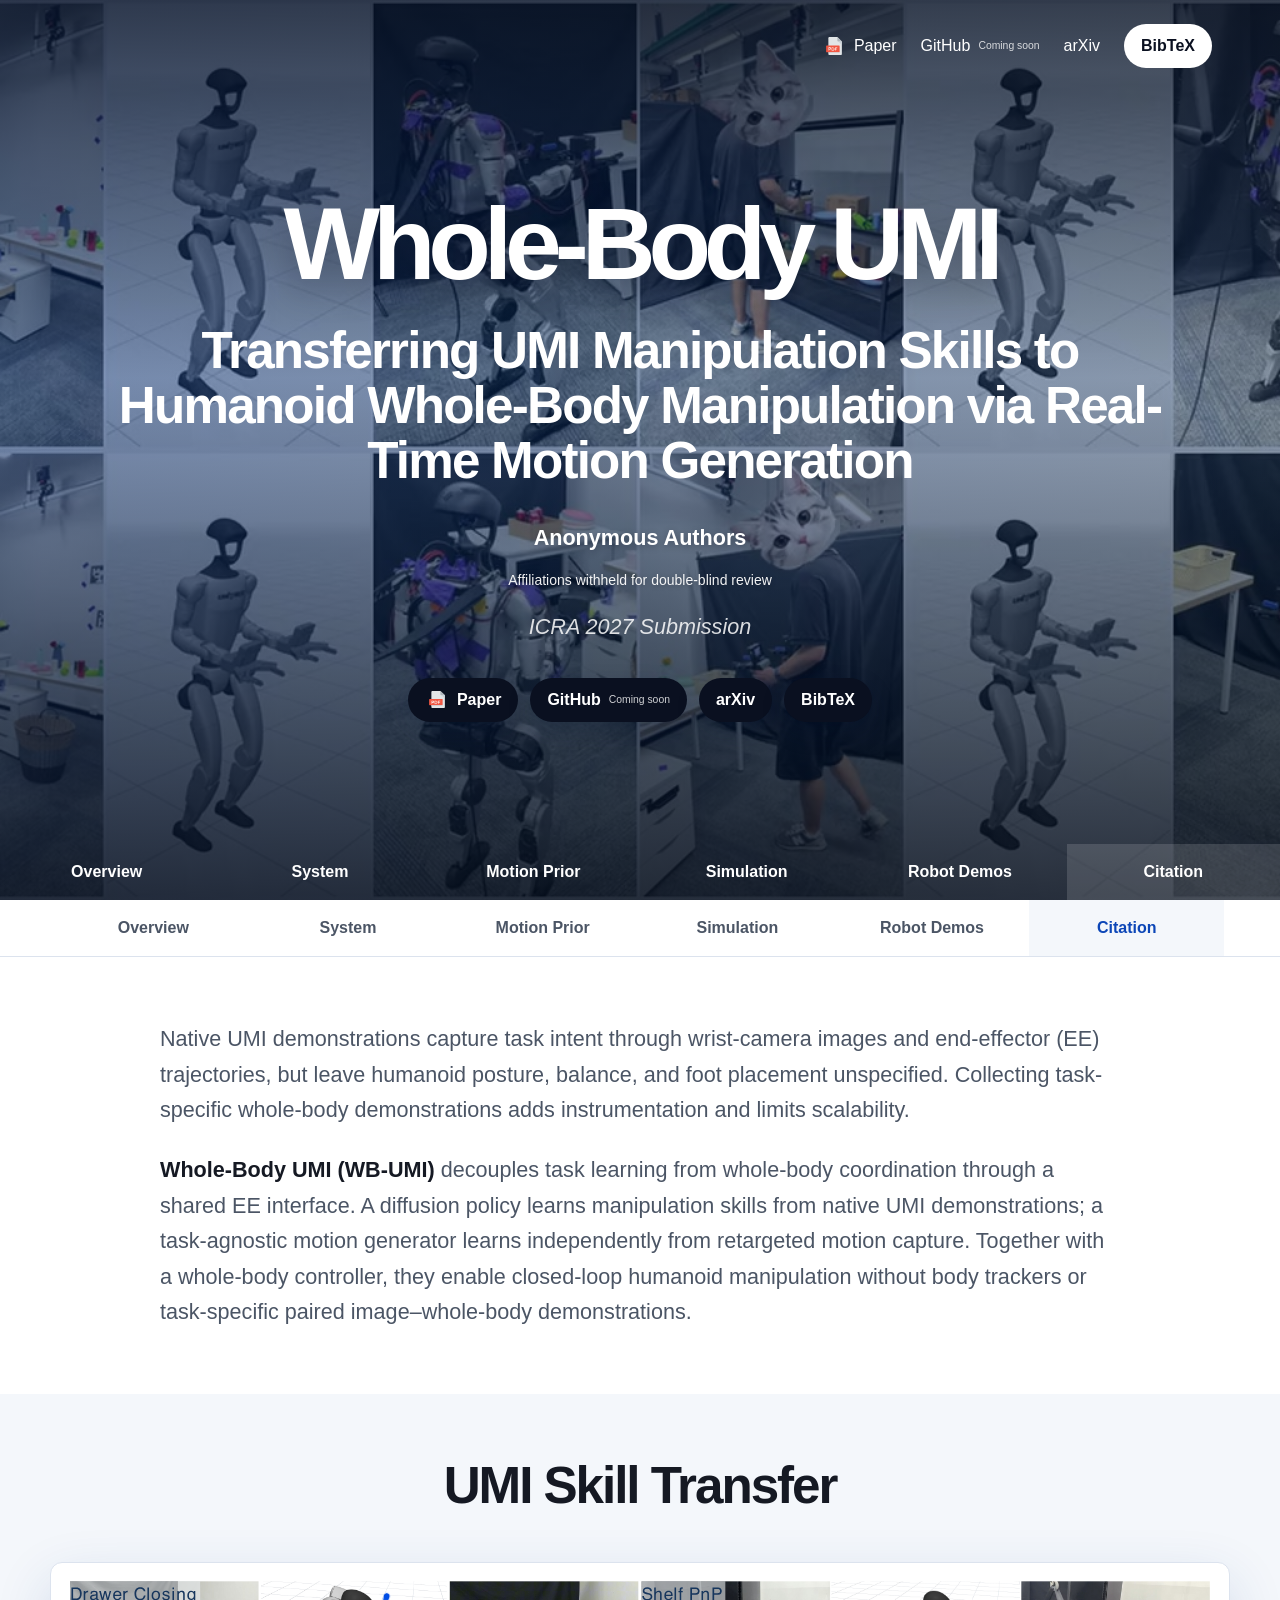
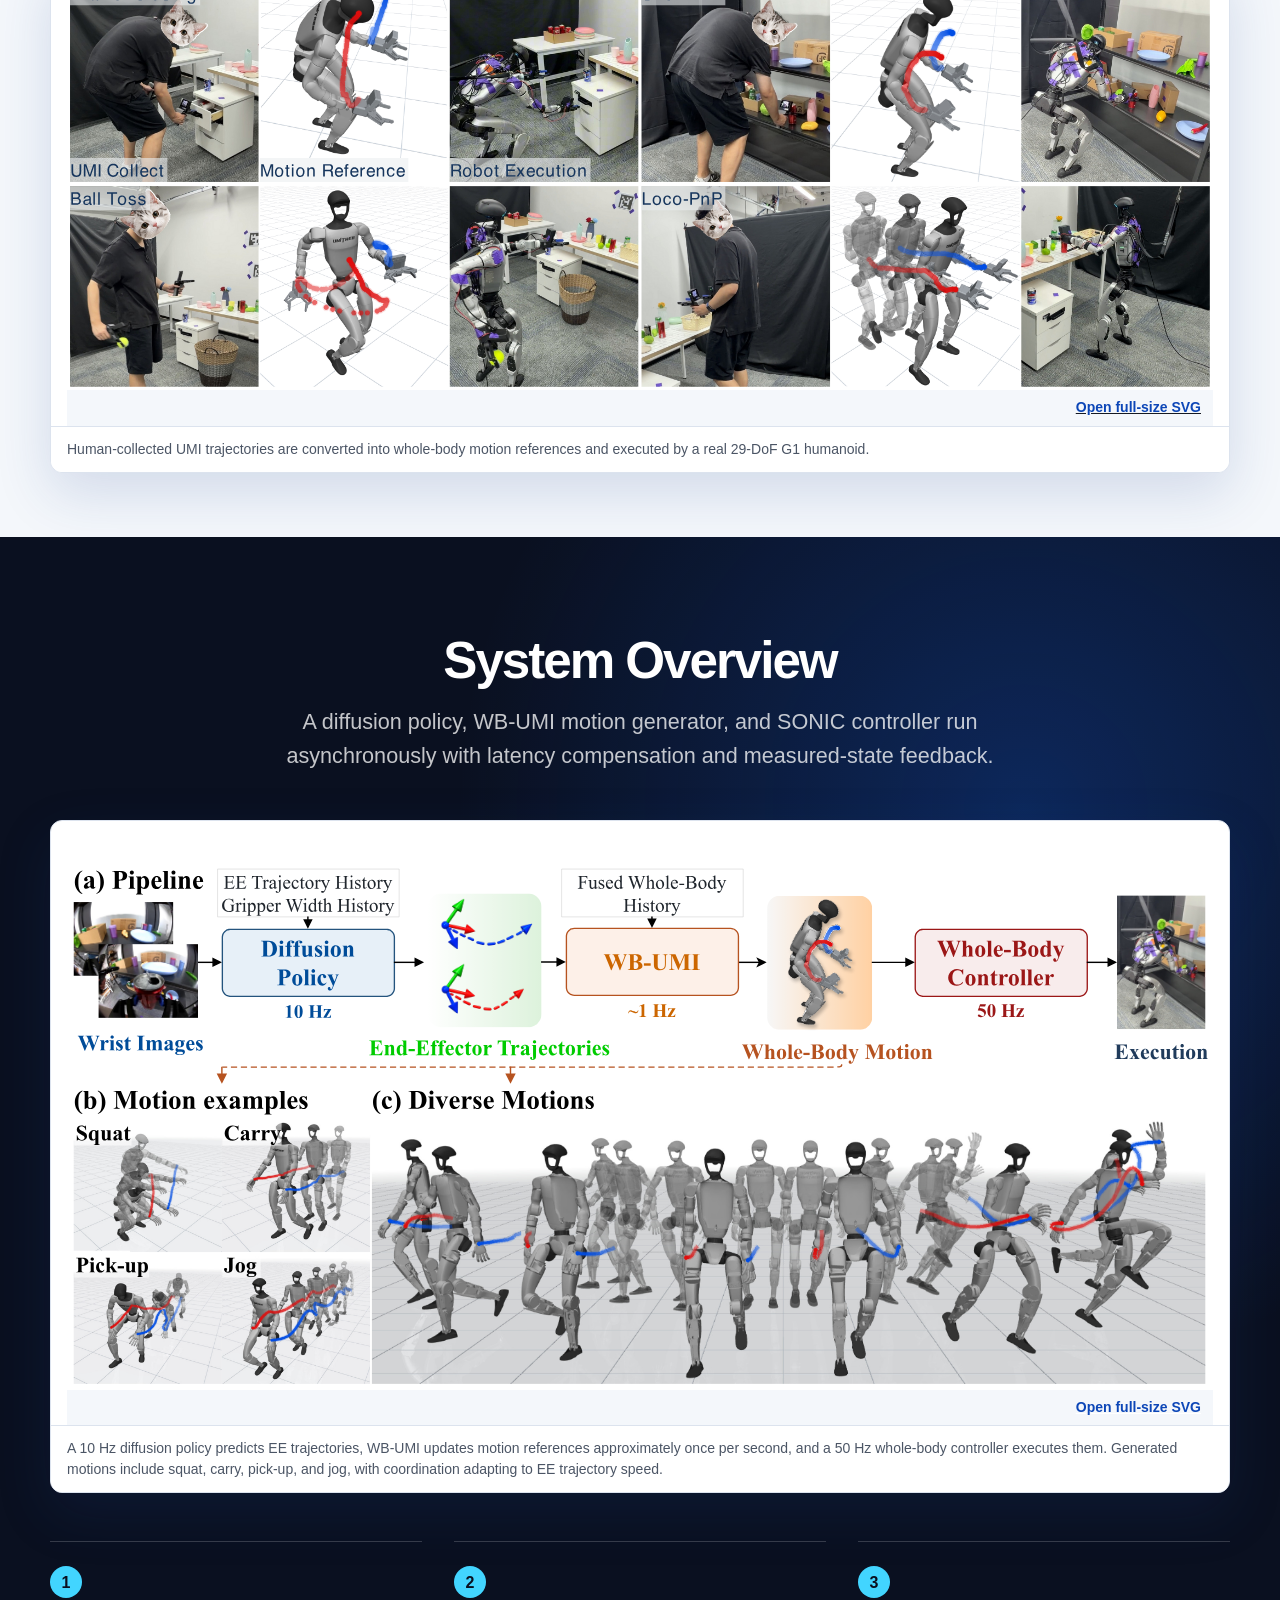
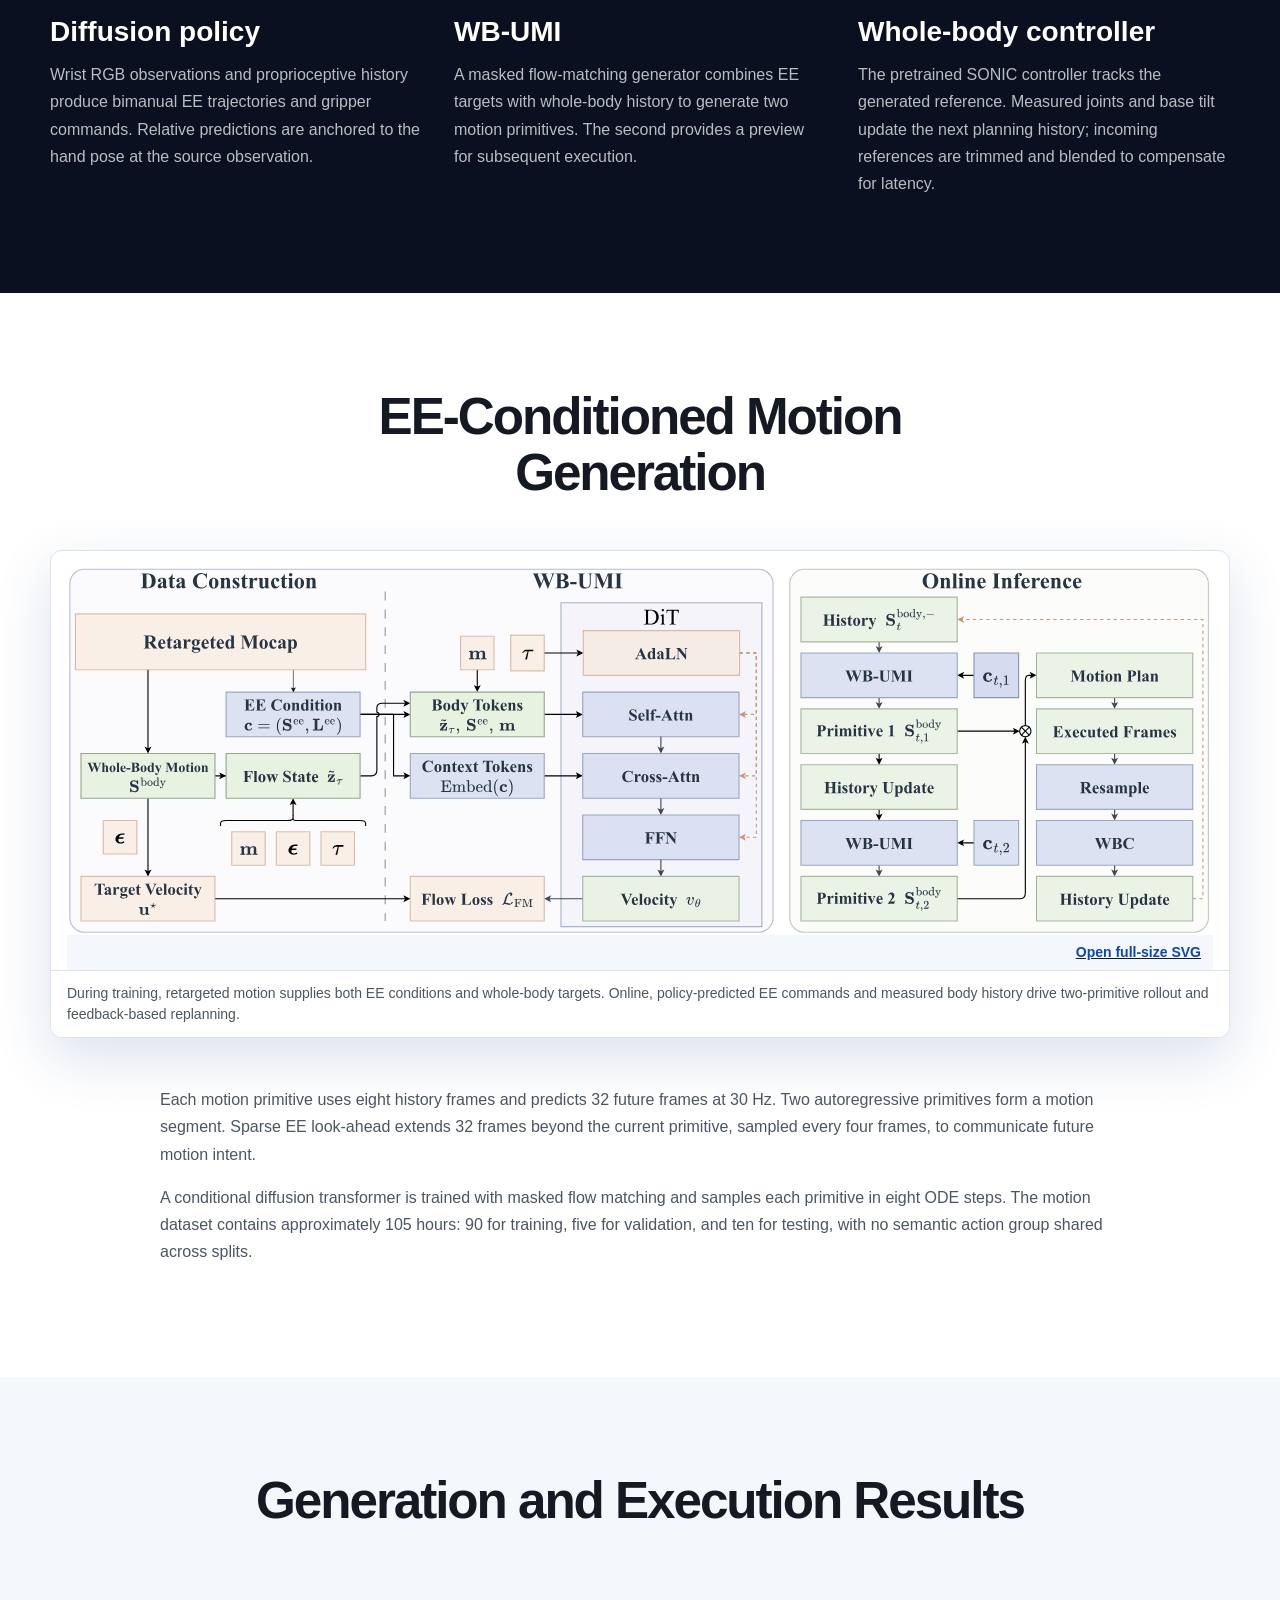
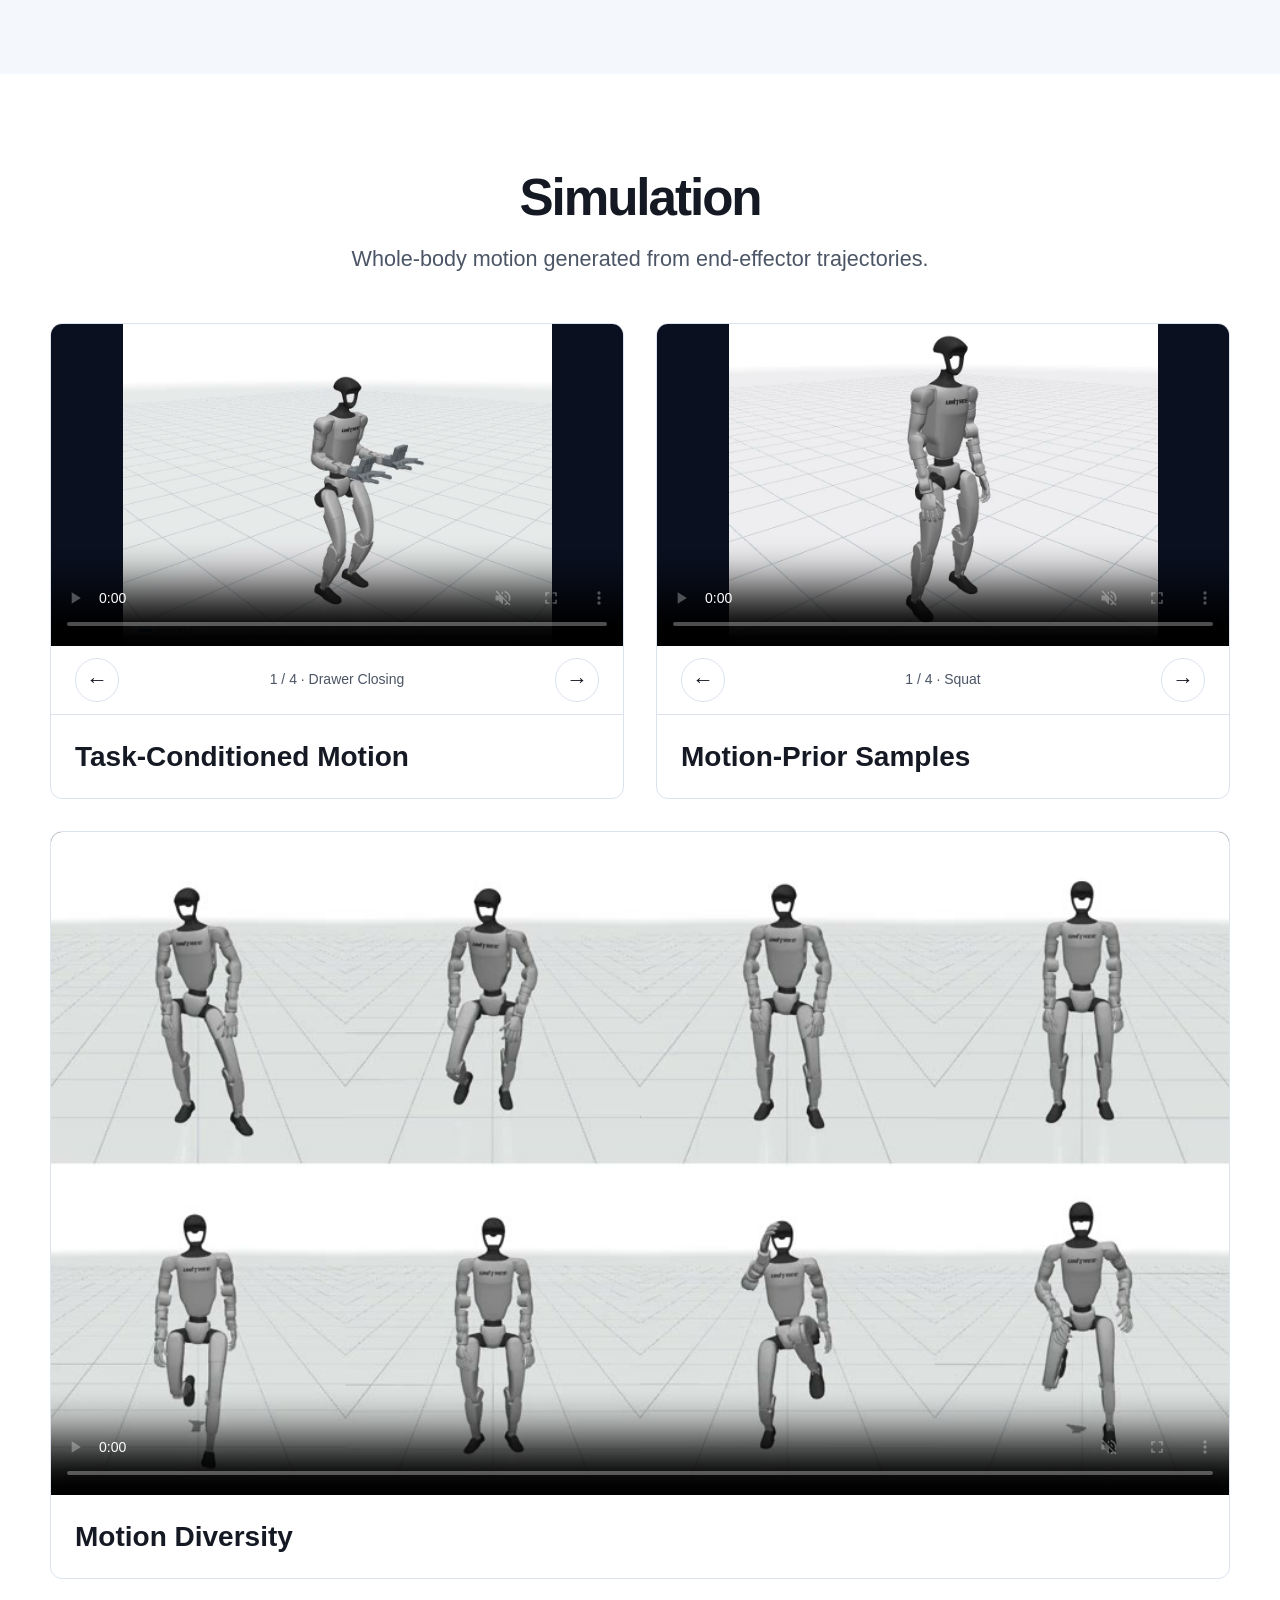
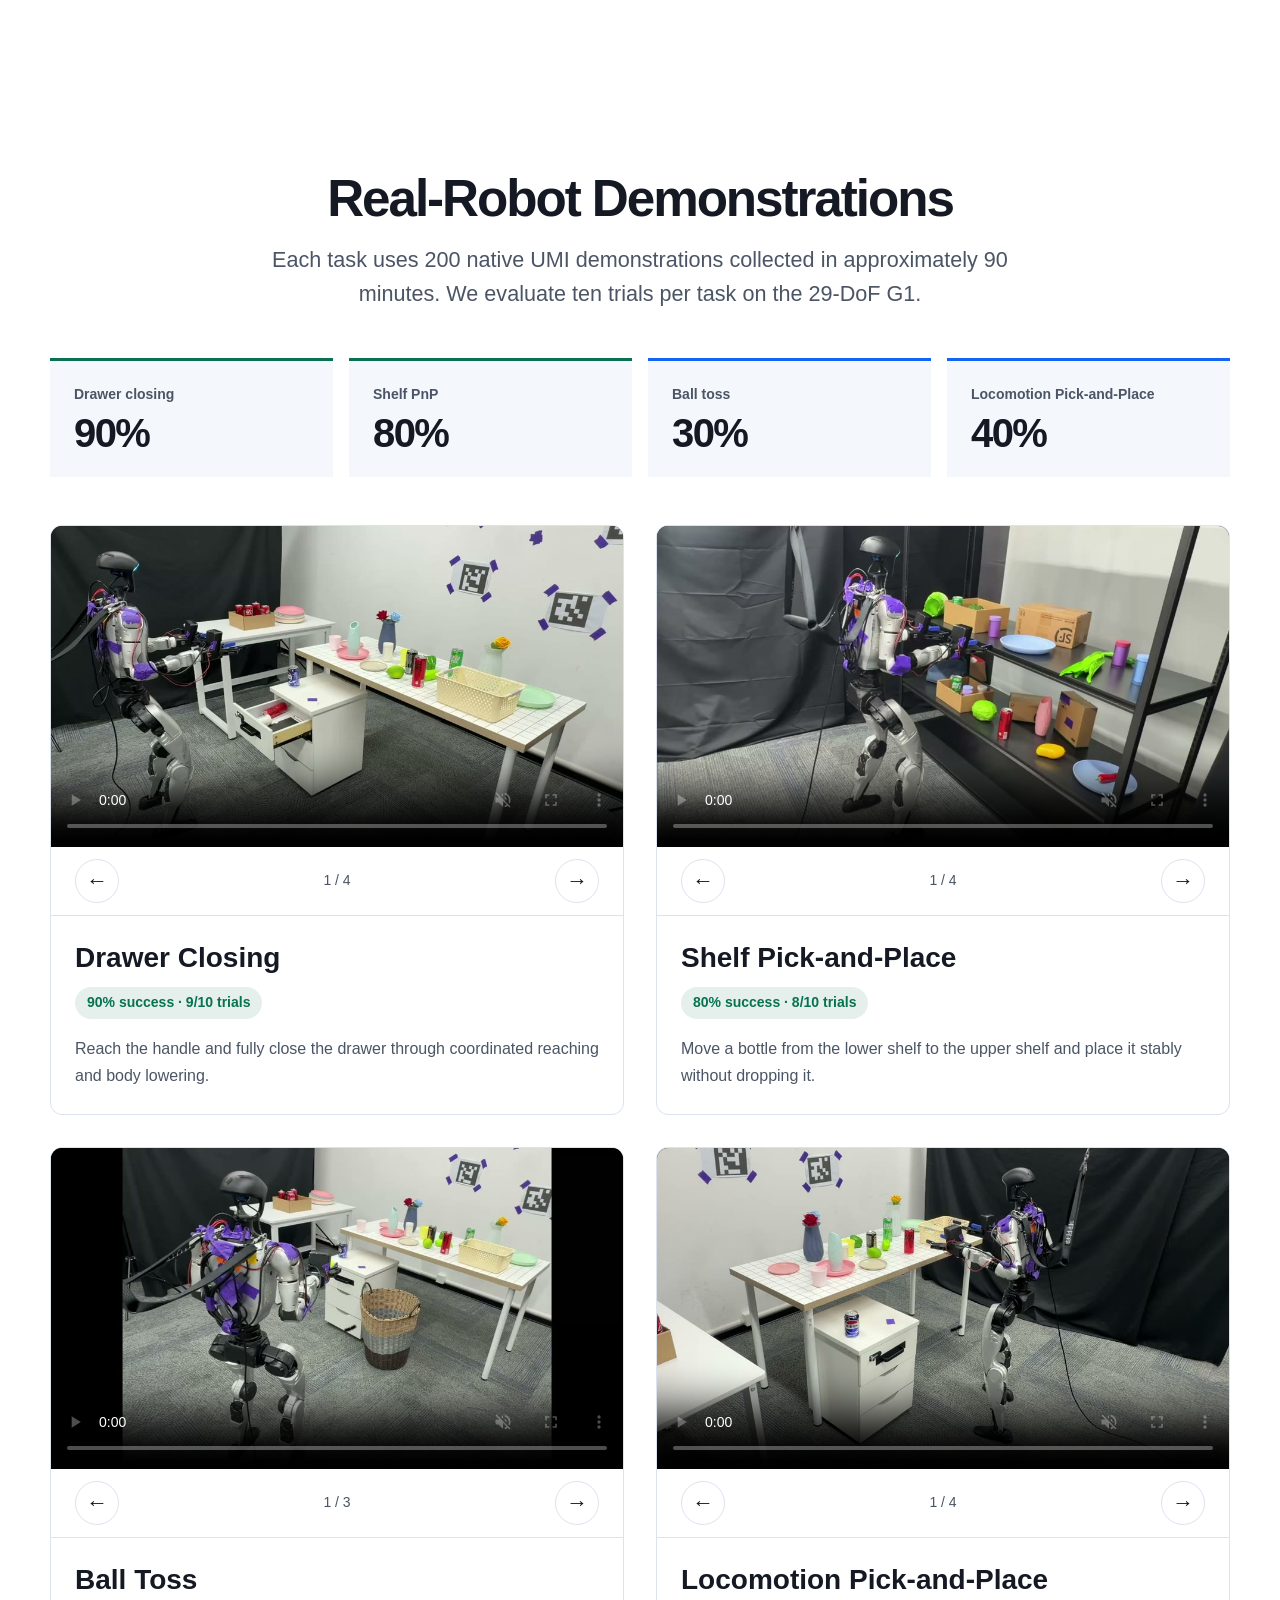
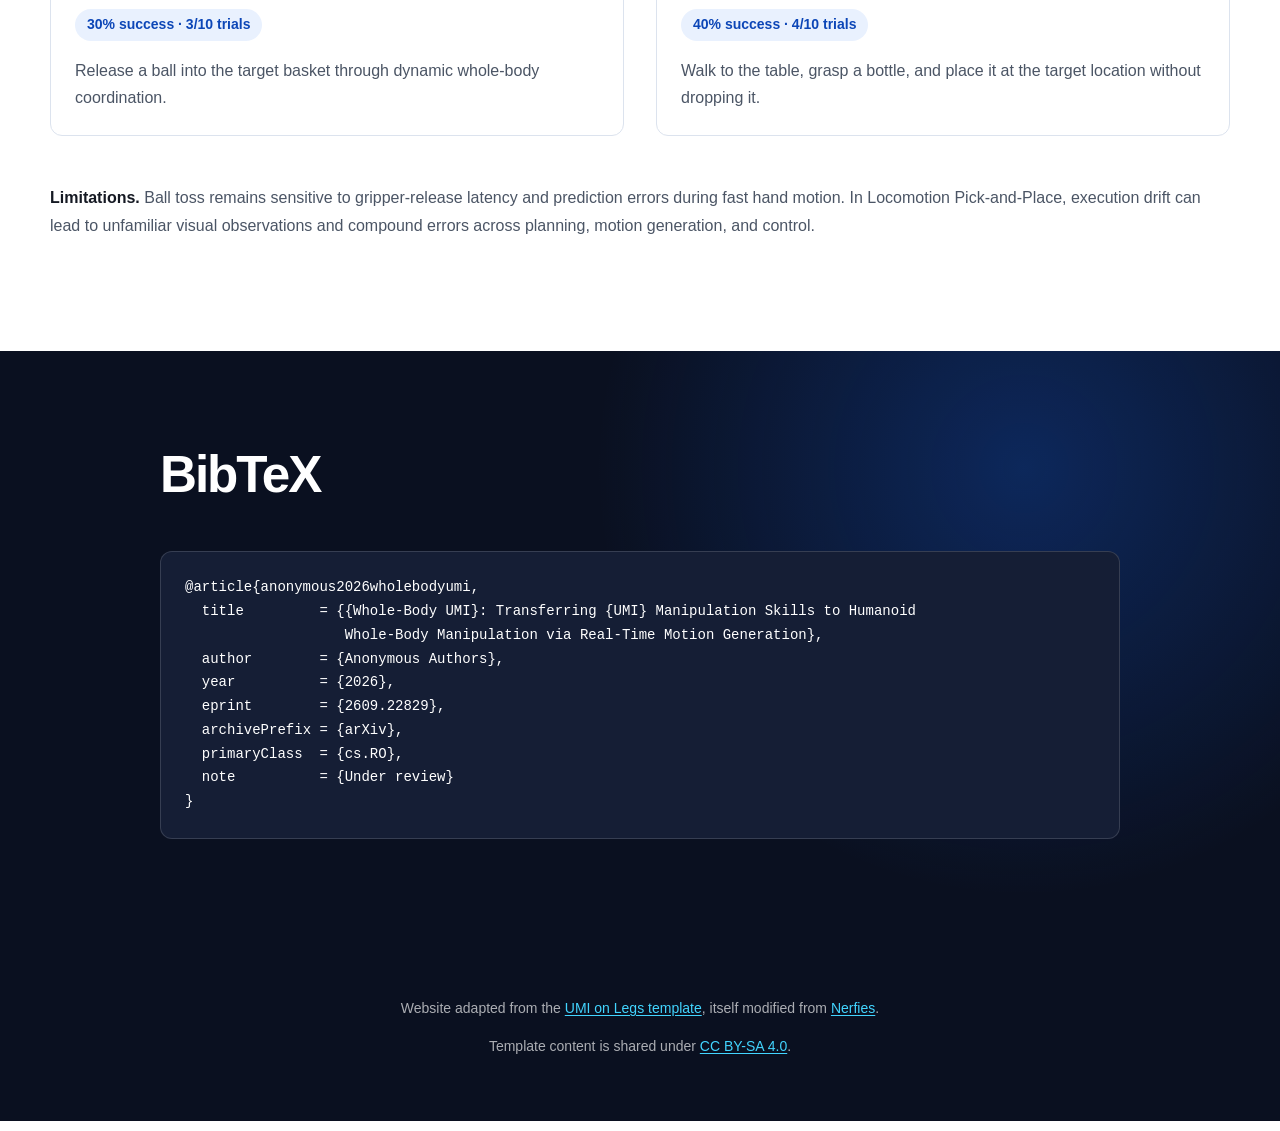
==== commit 96f86b18: "change cover" ====
--- a/index.html
+++ b/index.html
@@ -9,7 +9,7 @@
   <meta property="og:title" content="Whole-Body UMI">
   <meta property="og:description" content="Transferring UMI Manipulation Skills to Humanoid Whole-Body Manipulation via Real-Time Motion Generation.">
   <meta property="og:type" content="website">
-  <meta property="og:image" content="./static/images/umi-prior/hero-montage-desktop.jpg?v=anonymous2">
+  <meta property="og:image" content="./static/images/umi-prior/hero-montage-desktop.jpg?v=anonymous3">
   <meta property="og:url" content="https://wholebody-umi.github.io/">
   <meta name="citation_title" content="Whole-Body UMI: Transferring UMI Manipulation Skills to Humanoid Whole-Body Manipulation via Real-Time Motion Generation">
   <meta name="citation_arxiv_id" content="2609.22829">
@@ -27,11 +27,11 @@
   <header class="hero is-link is-fullheight project-hero" id="top">
     <div class="hero-video" aria-hidden="true">
       <video autoplay muted loop playsinline preload="none"
-        poster="./static/images/umi-prior/hero-montage-desktop.jpg?v=anonymous2"
-        data-mobile-poster="./static/images/umi-prior/hero-montage-mobile.jpg?v=anonymous2"
-        data-desktop-poster="./static/images/umi-prior/hero-montage-desktop.jpg?v=anonymous2"
-        data-mobile-src="./static/videos/hero-montage-mobile.mp4?v=anonymous2"
-        data-desktop-src="./static/videos/hero-montage.mp4?v=anonymous2"></video>
+        poster="./static/images/umi-prior/hero-montage-desktop.jpg?v=anonymous3"
+        data-mobile-poster="./static/images/umi-prior/hero-montage-mobile.jpg?v=anonymous3"
+        data-desktop-poster="./static/images/umi-prior/hero-montage-desktop.jpg?v=anonymous3"
+        data-mobile-src="./static/videos/hero-montage-mobile.mp4?v=anonymous3"
+        data-desktop-src="./static/videos/hero-montage.mp4?v=anonymous3"></video>
     </div>
     <div class="overlay"></div>
 
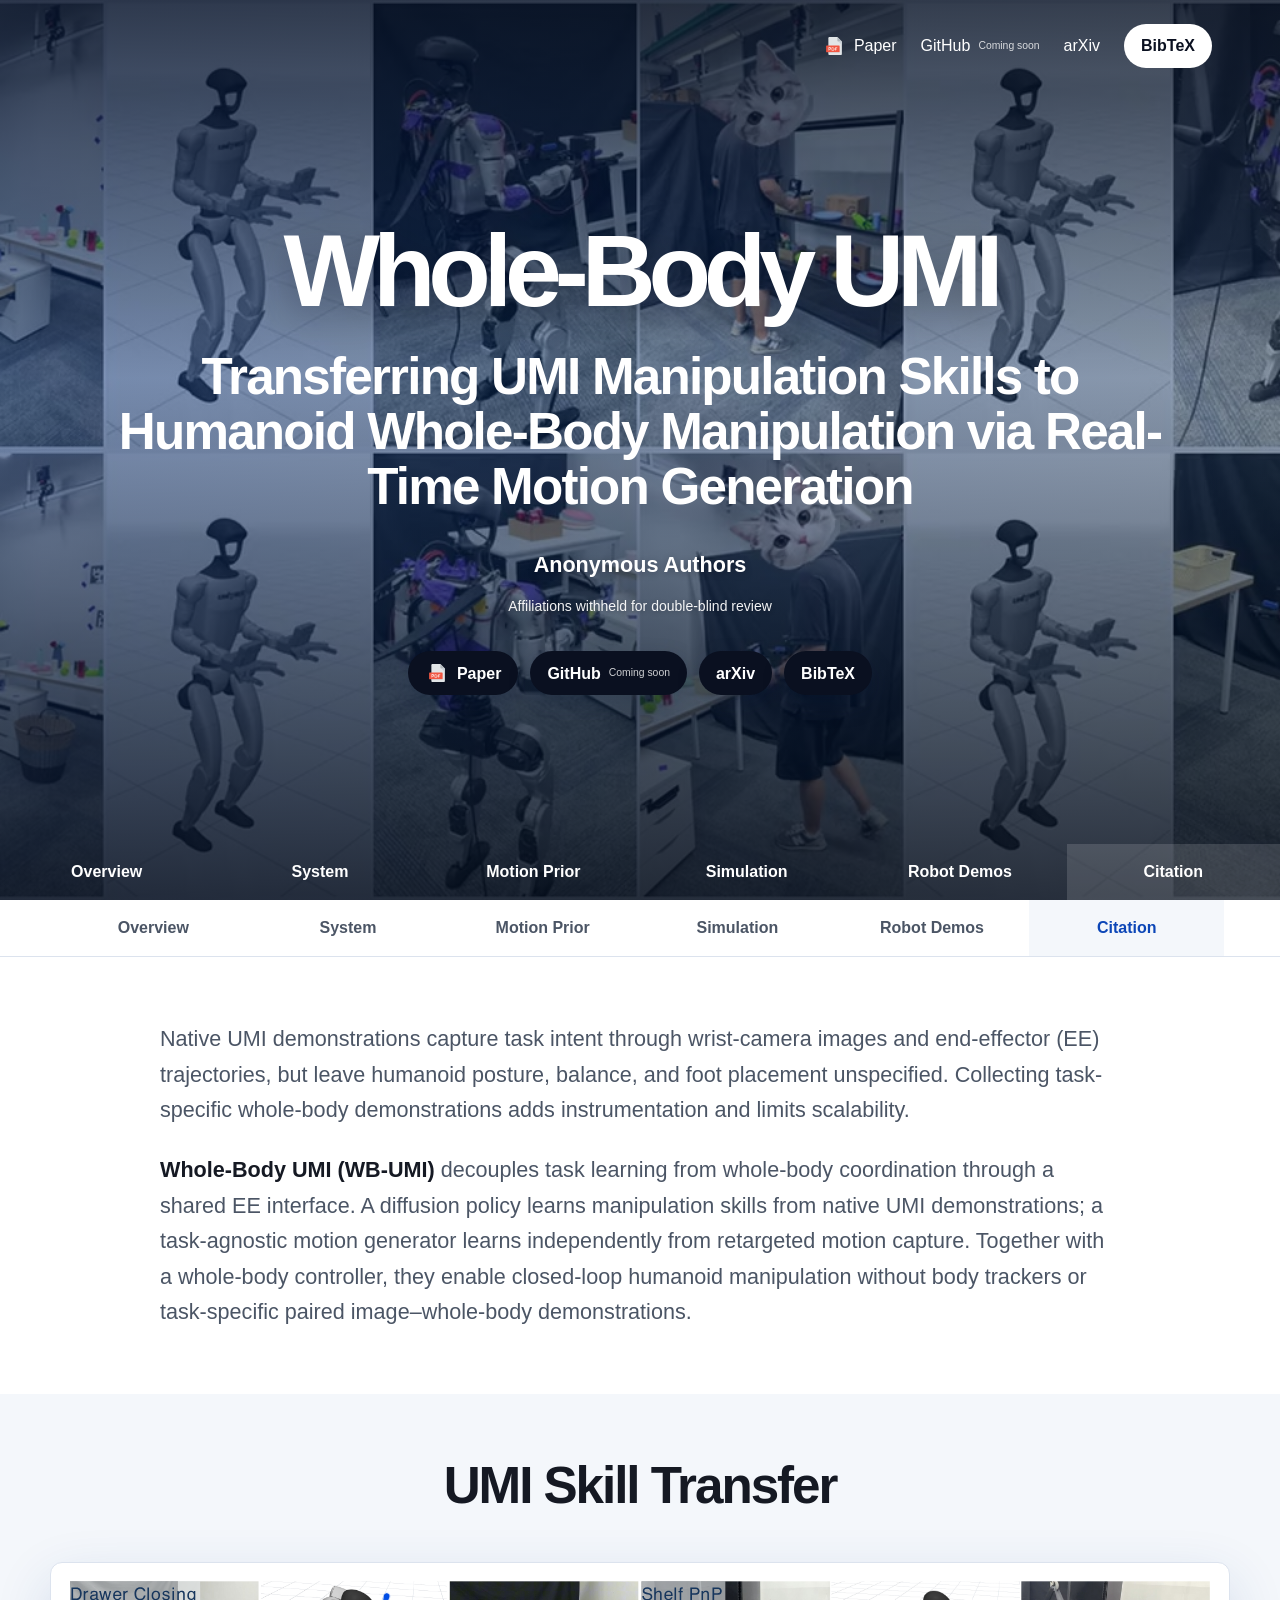
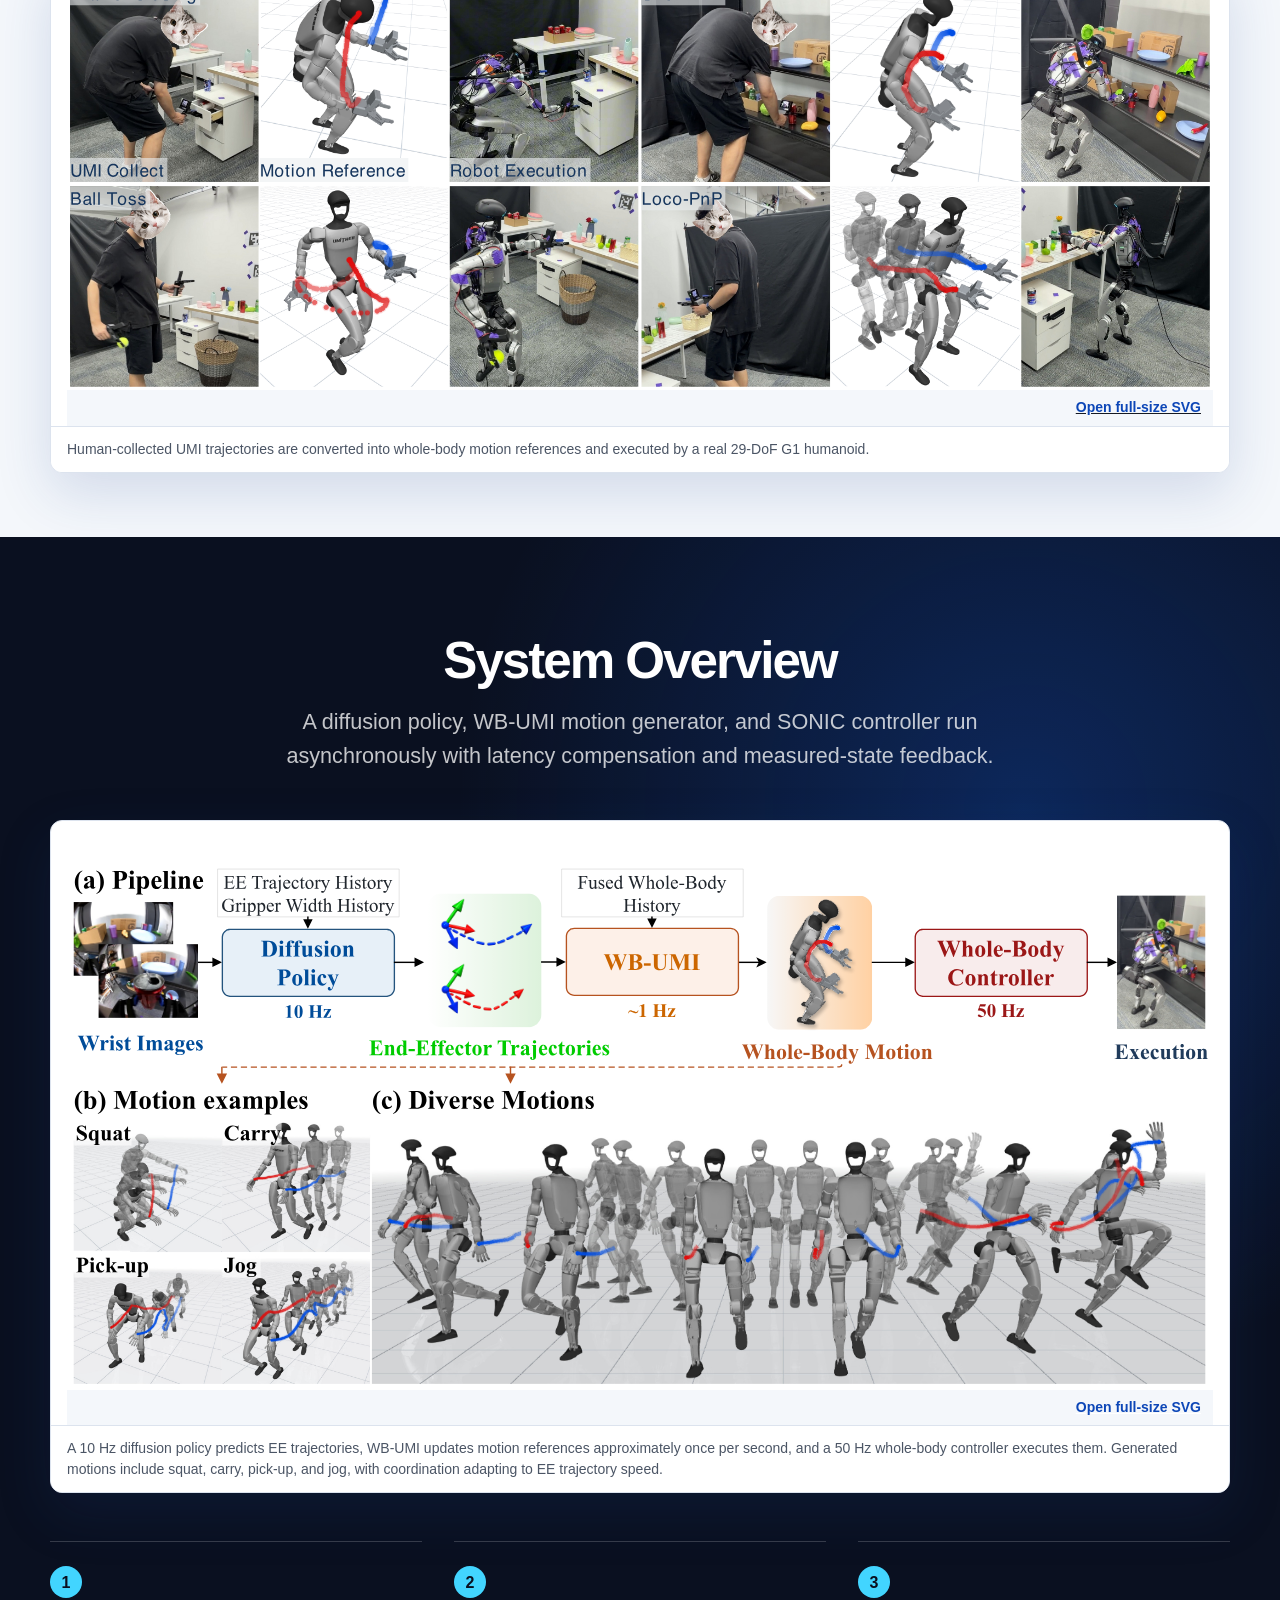
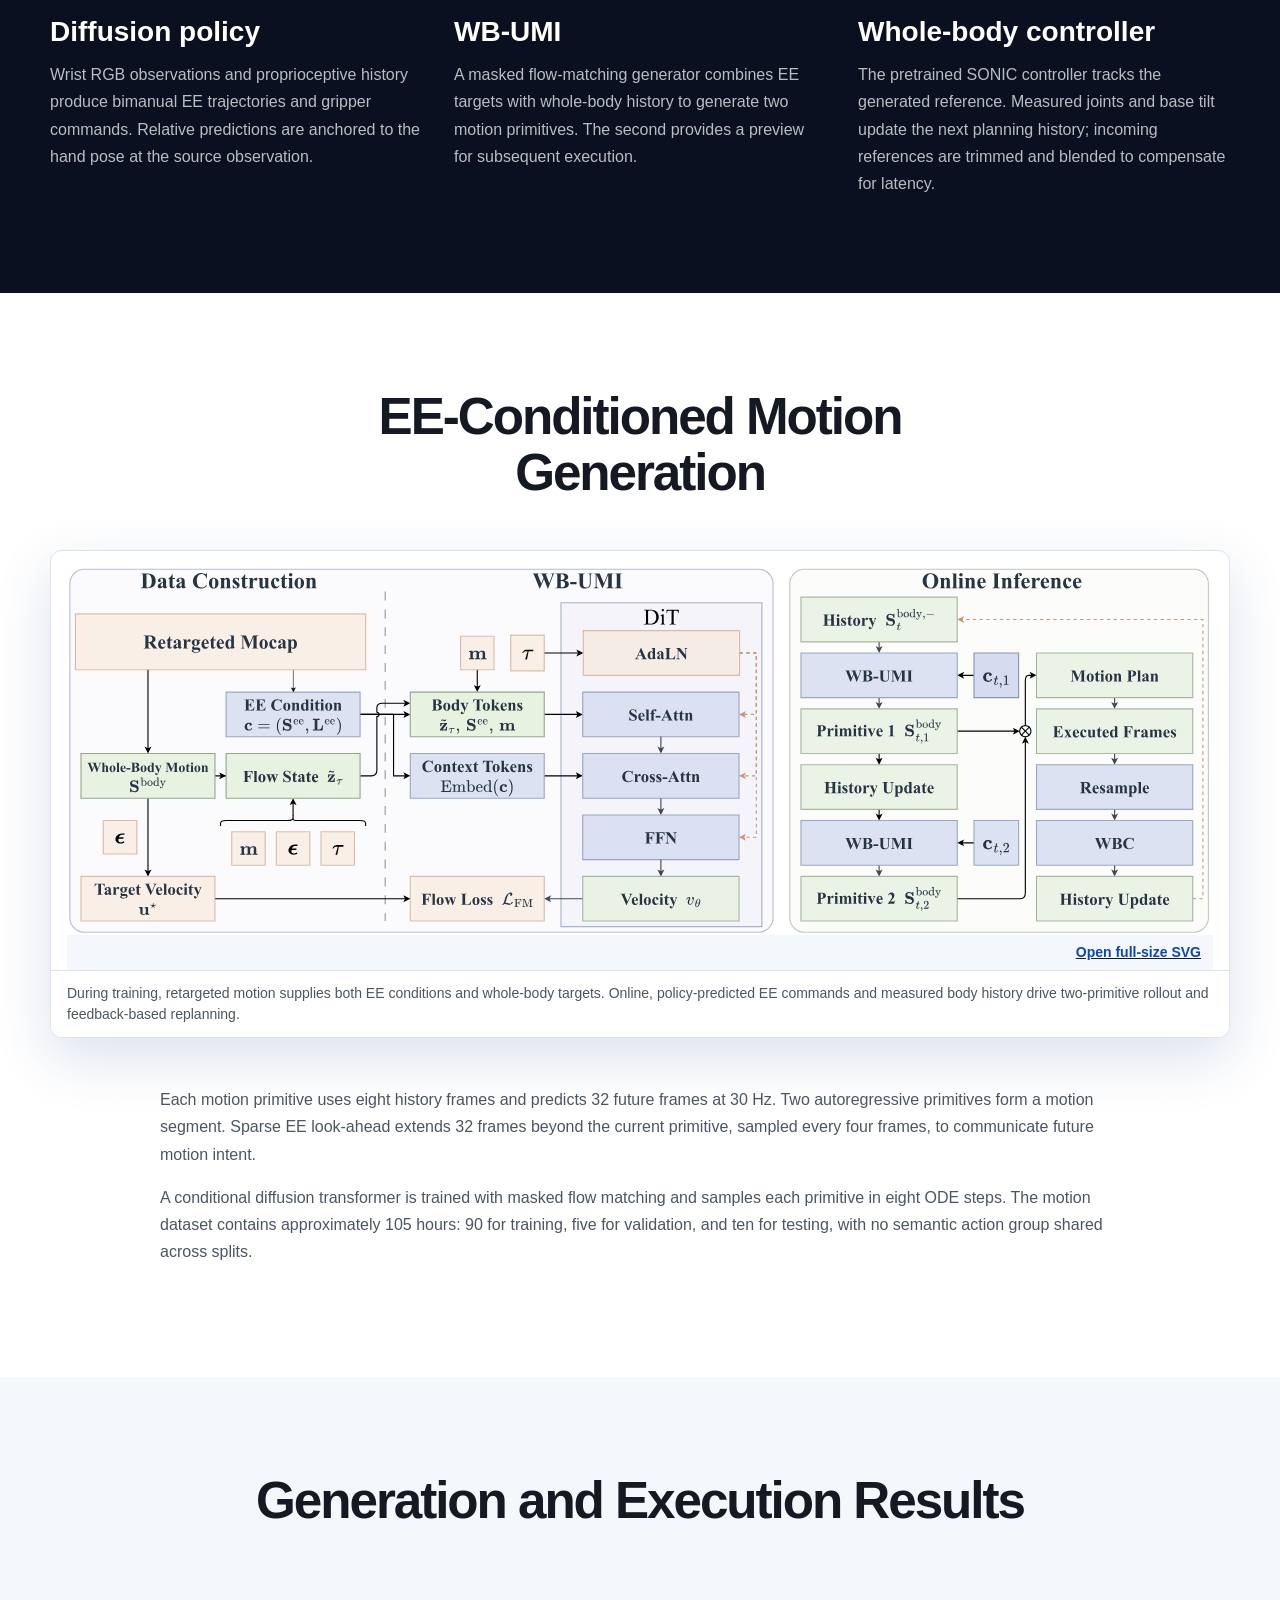
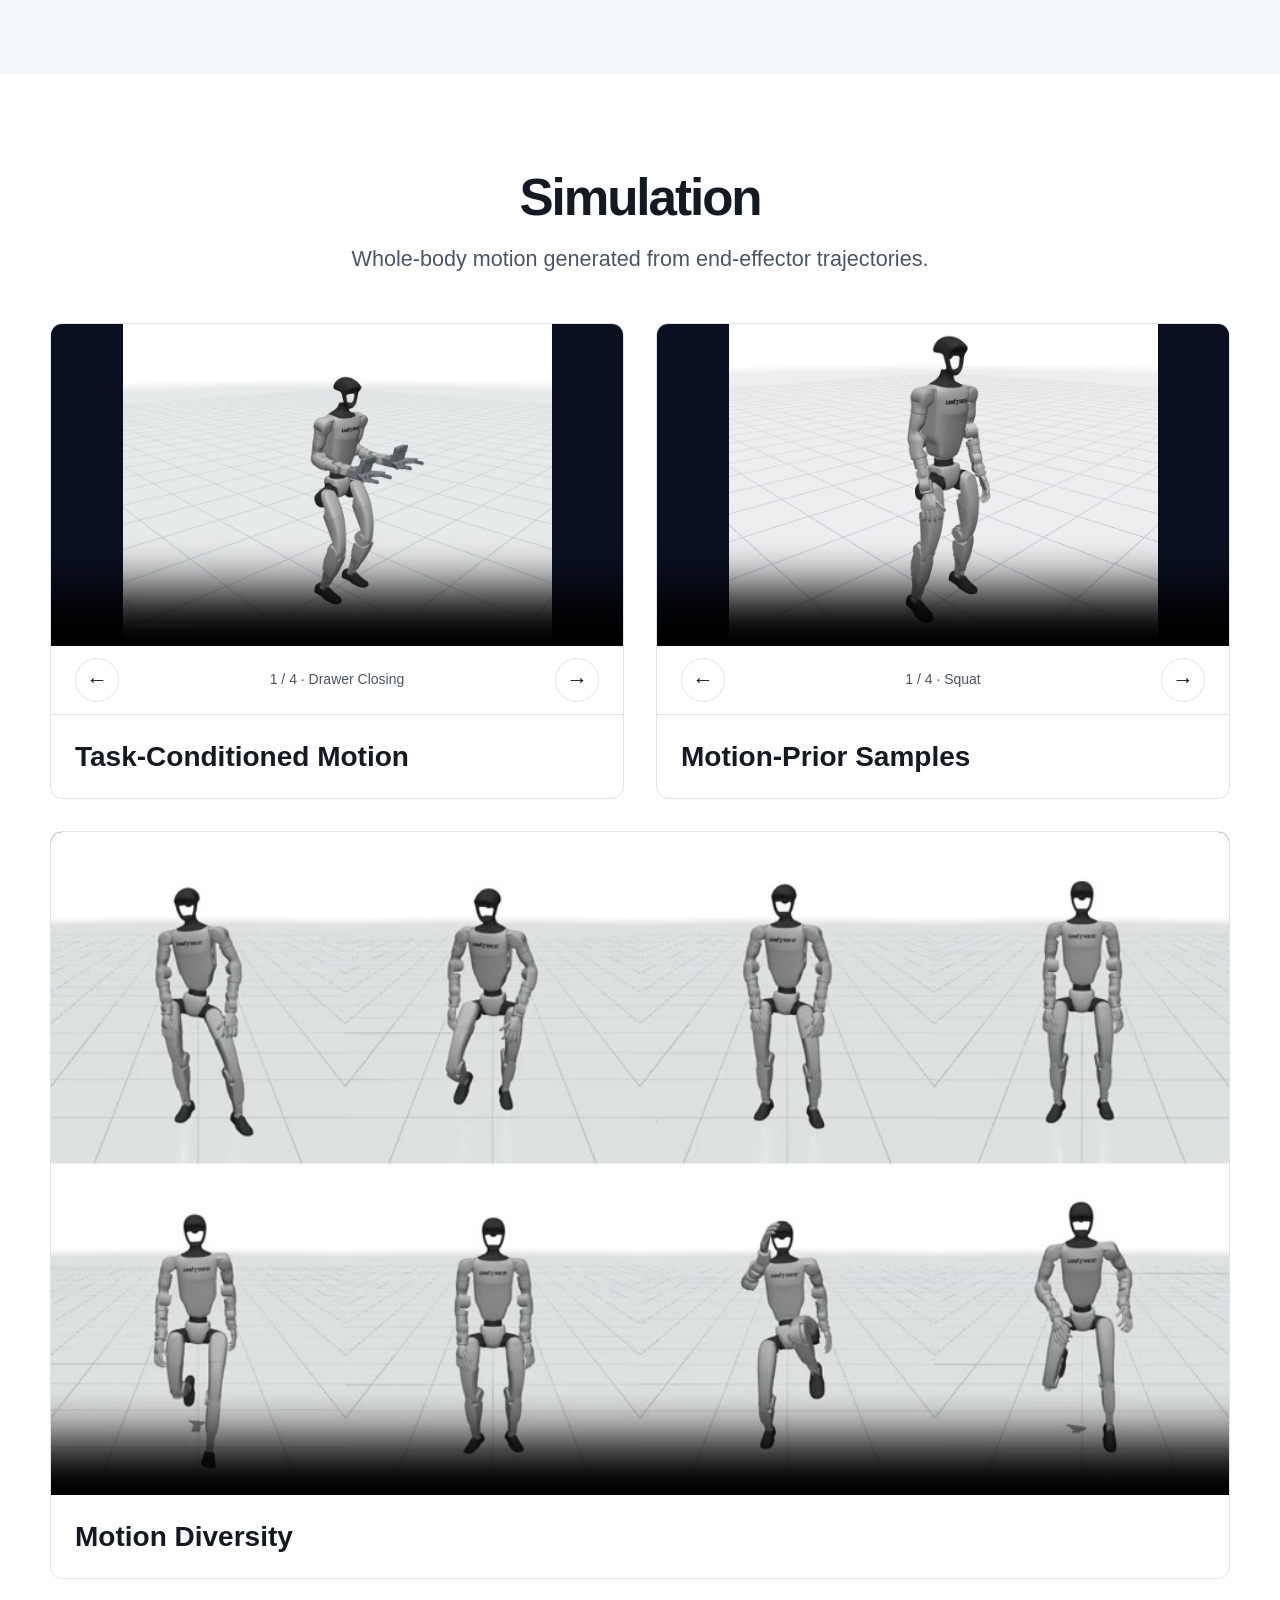
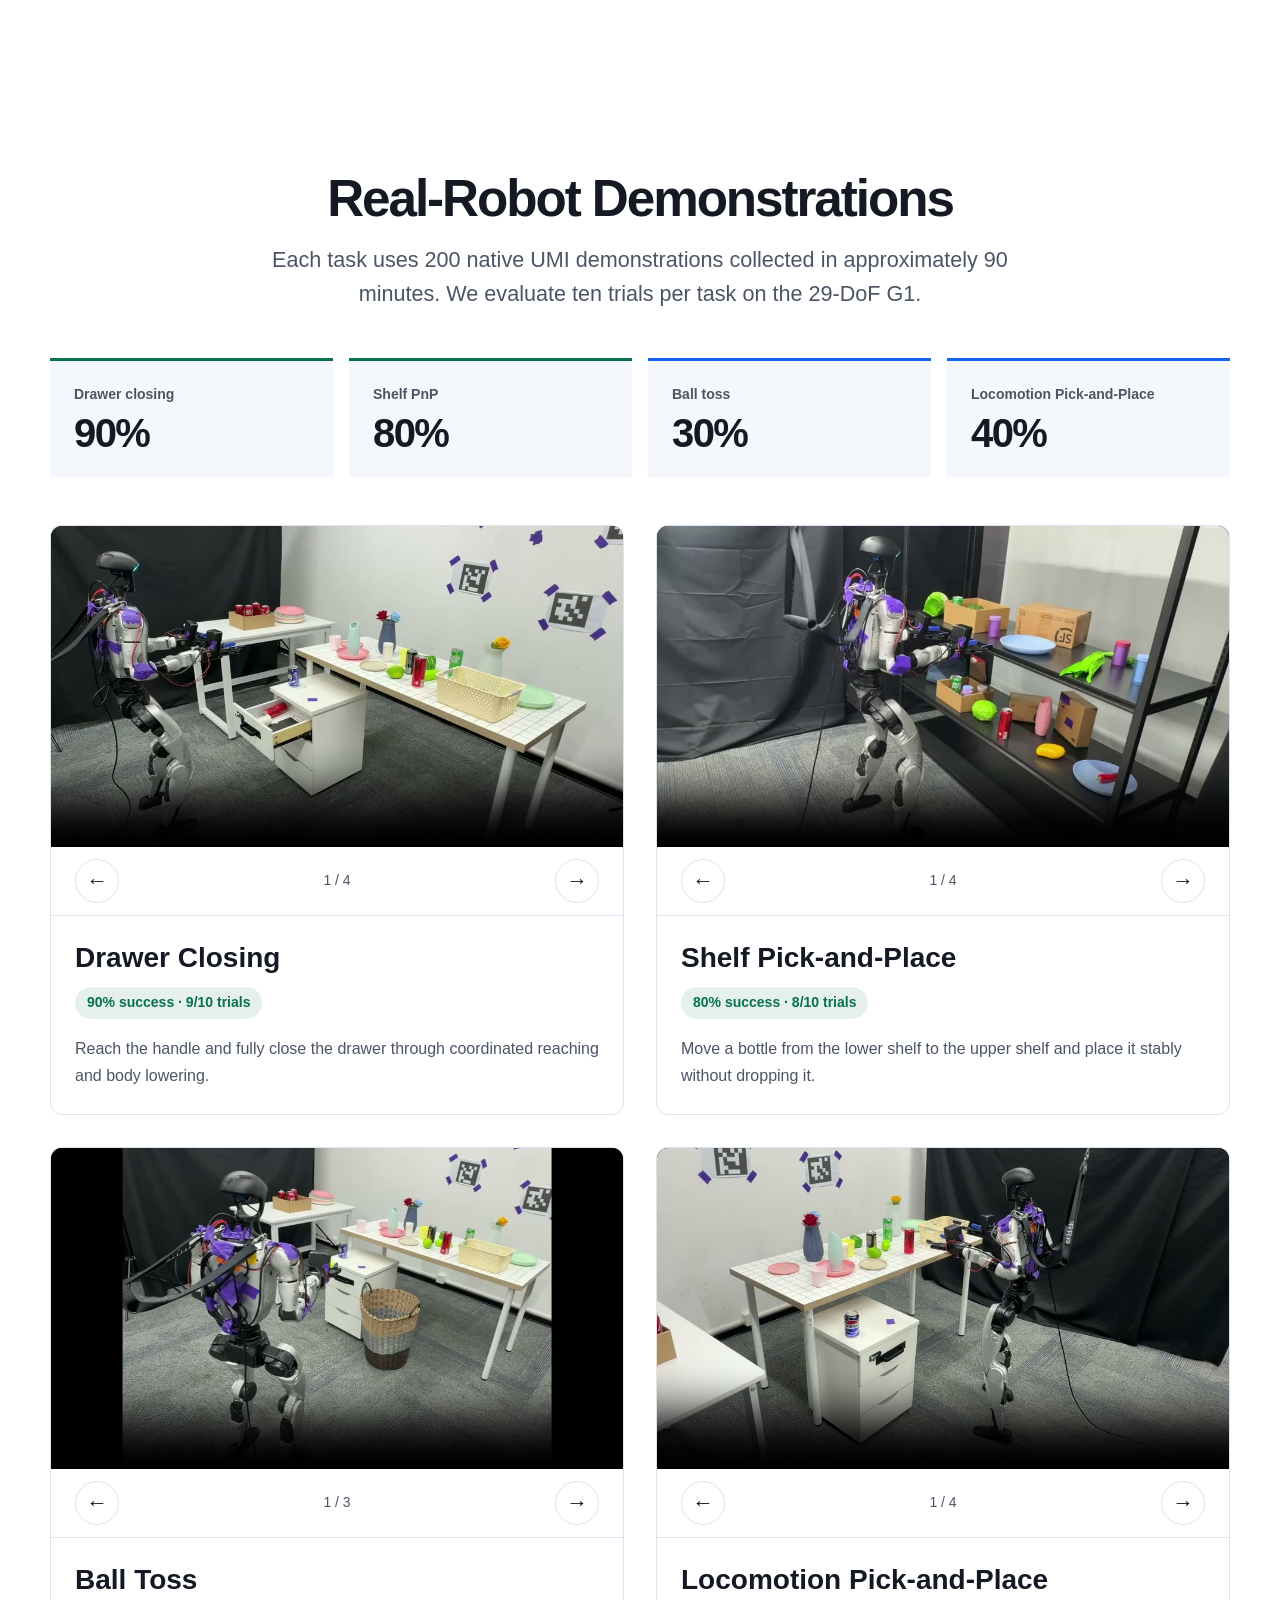
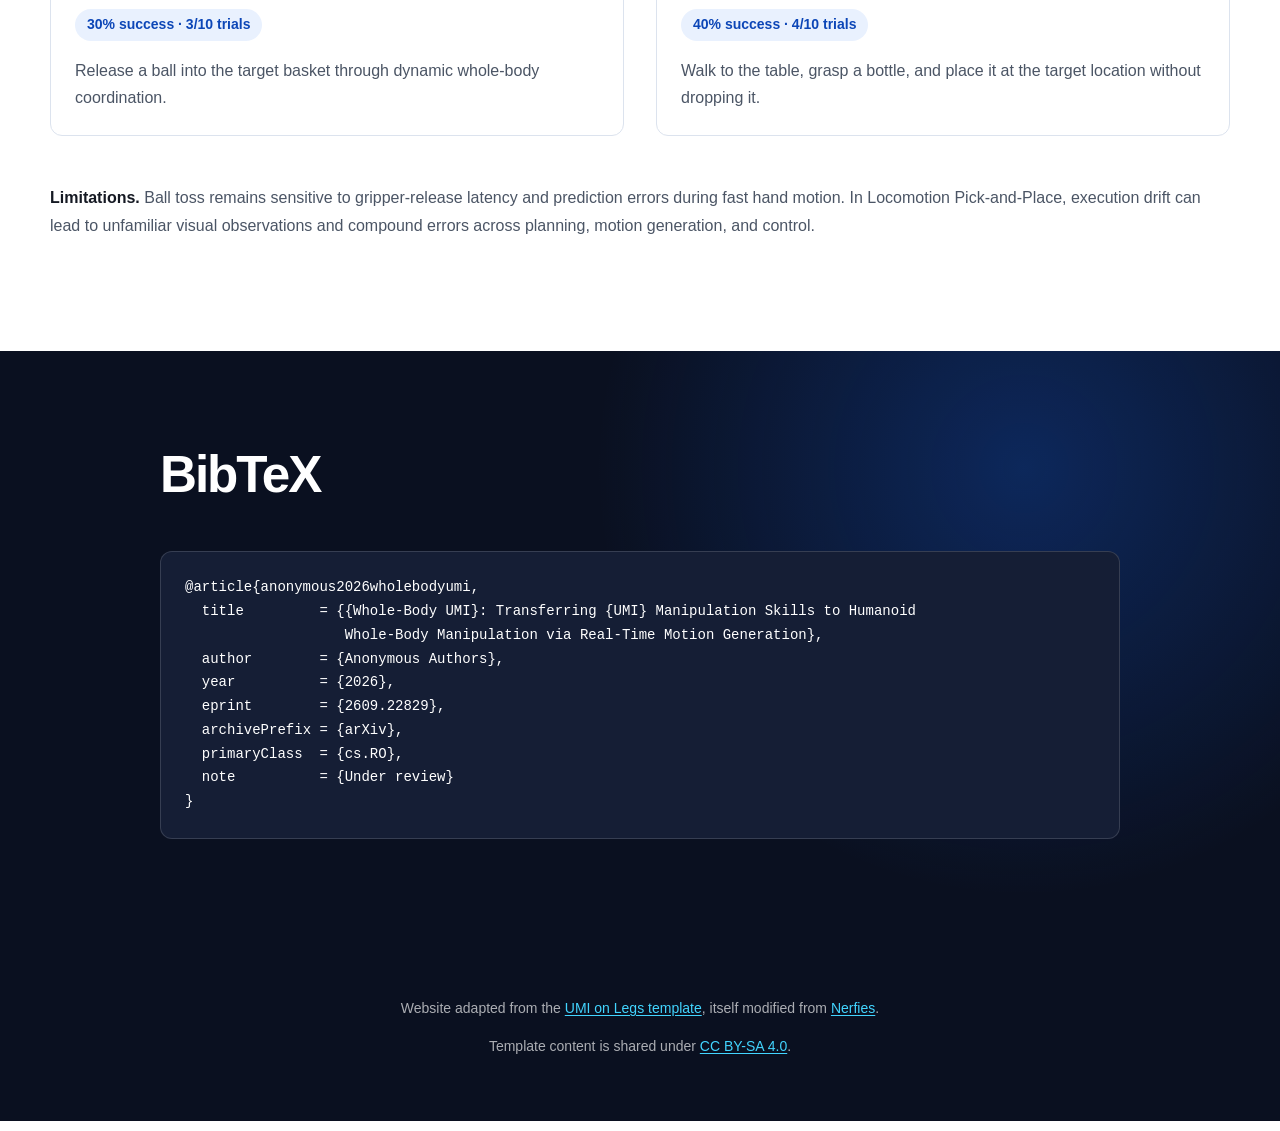
==== commit fa1288b9: "Remove ICRA submission label" ====
--- a/index.html
+++ b/index.html
@@ -71,7 +71,6 @@
         <div class="project-affiliations" aria-label="Author affiliations">
           <span>Affiliations withheld for double-blind review</span>
         </div>
-        <p class="project-venue">ICRA 2027 Submission</p>
         <div class="publication-links">
           <a class="resource-button button is-dark" href="./static/Whole-Body-UMI.pdf">
             <span class="icon"><img src="./static/images/pdf.svg" width="18" height="18" alt=""></span>
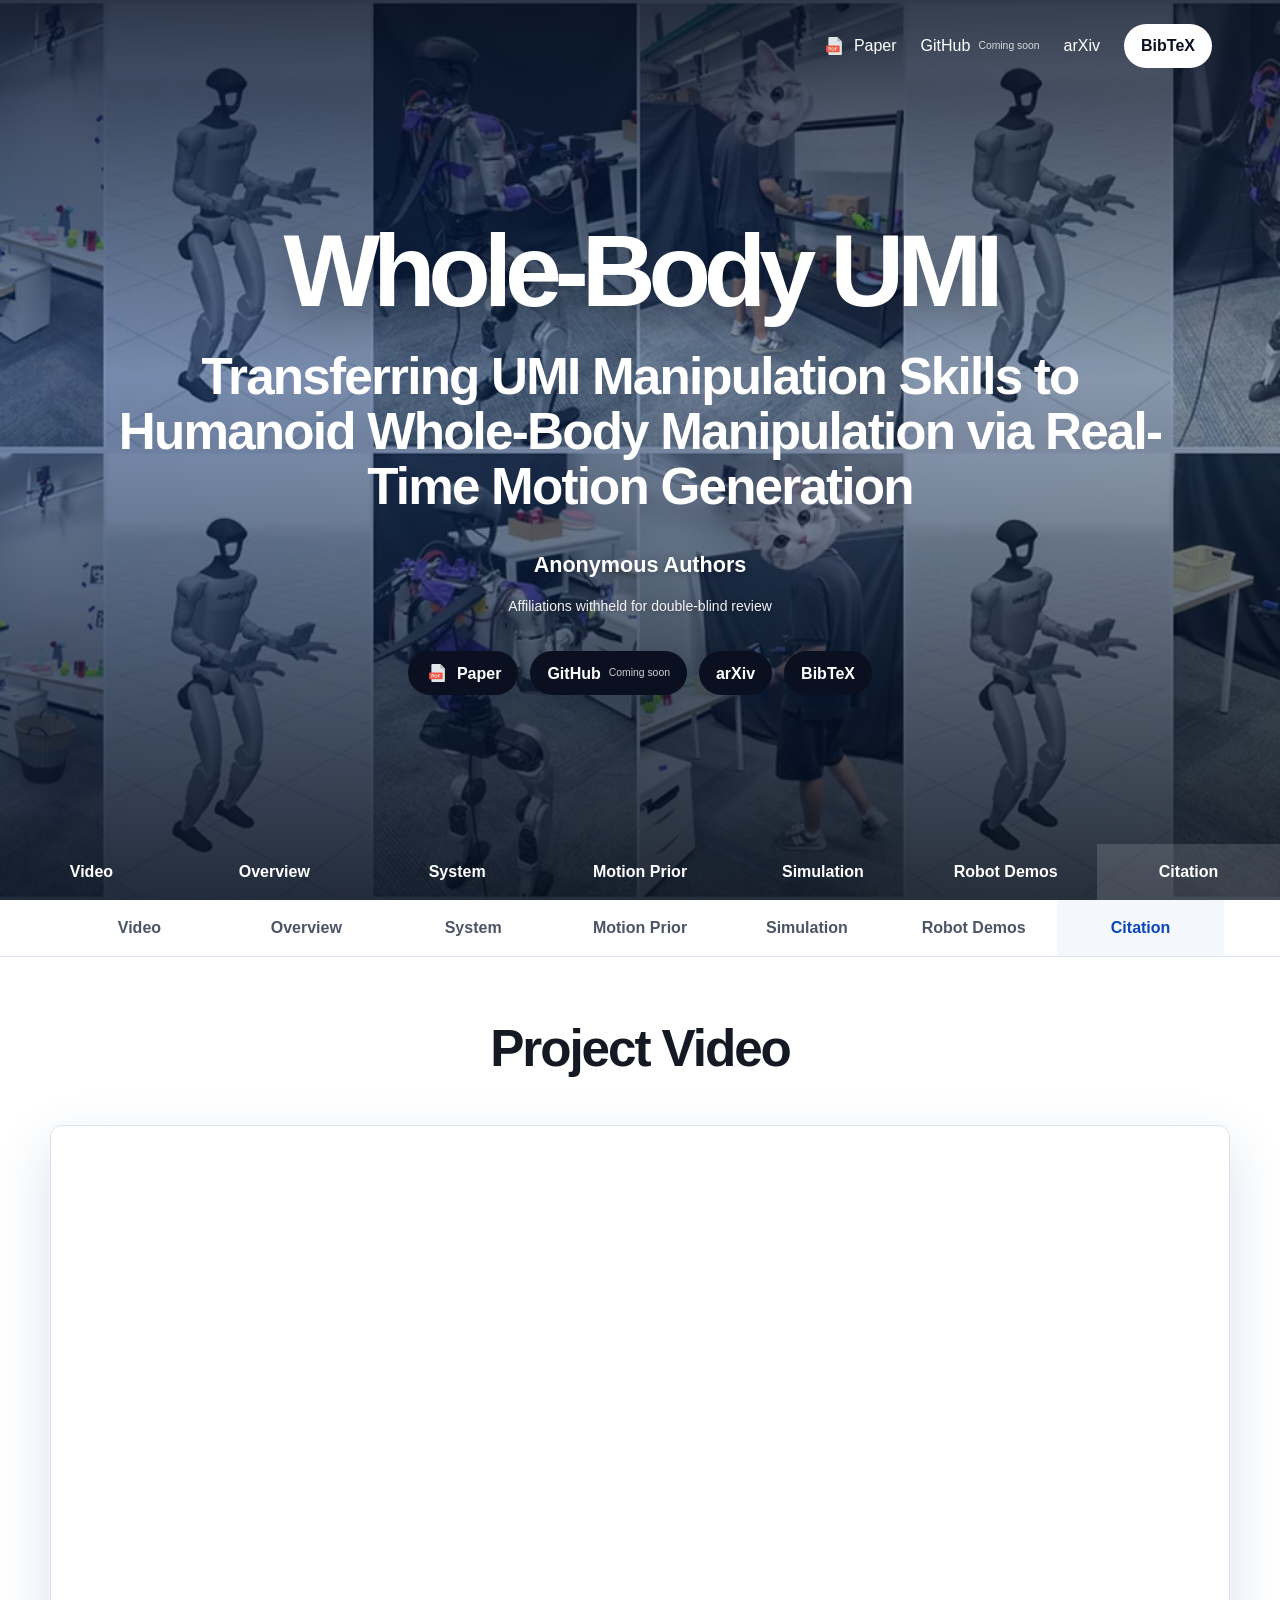
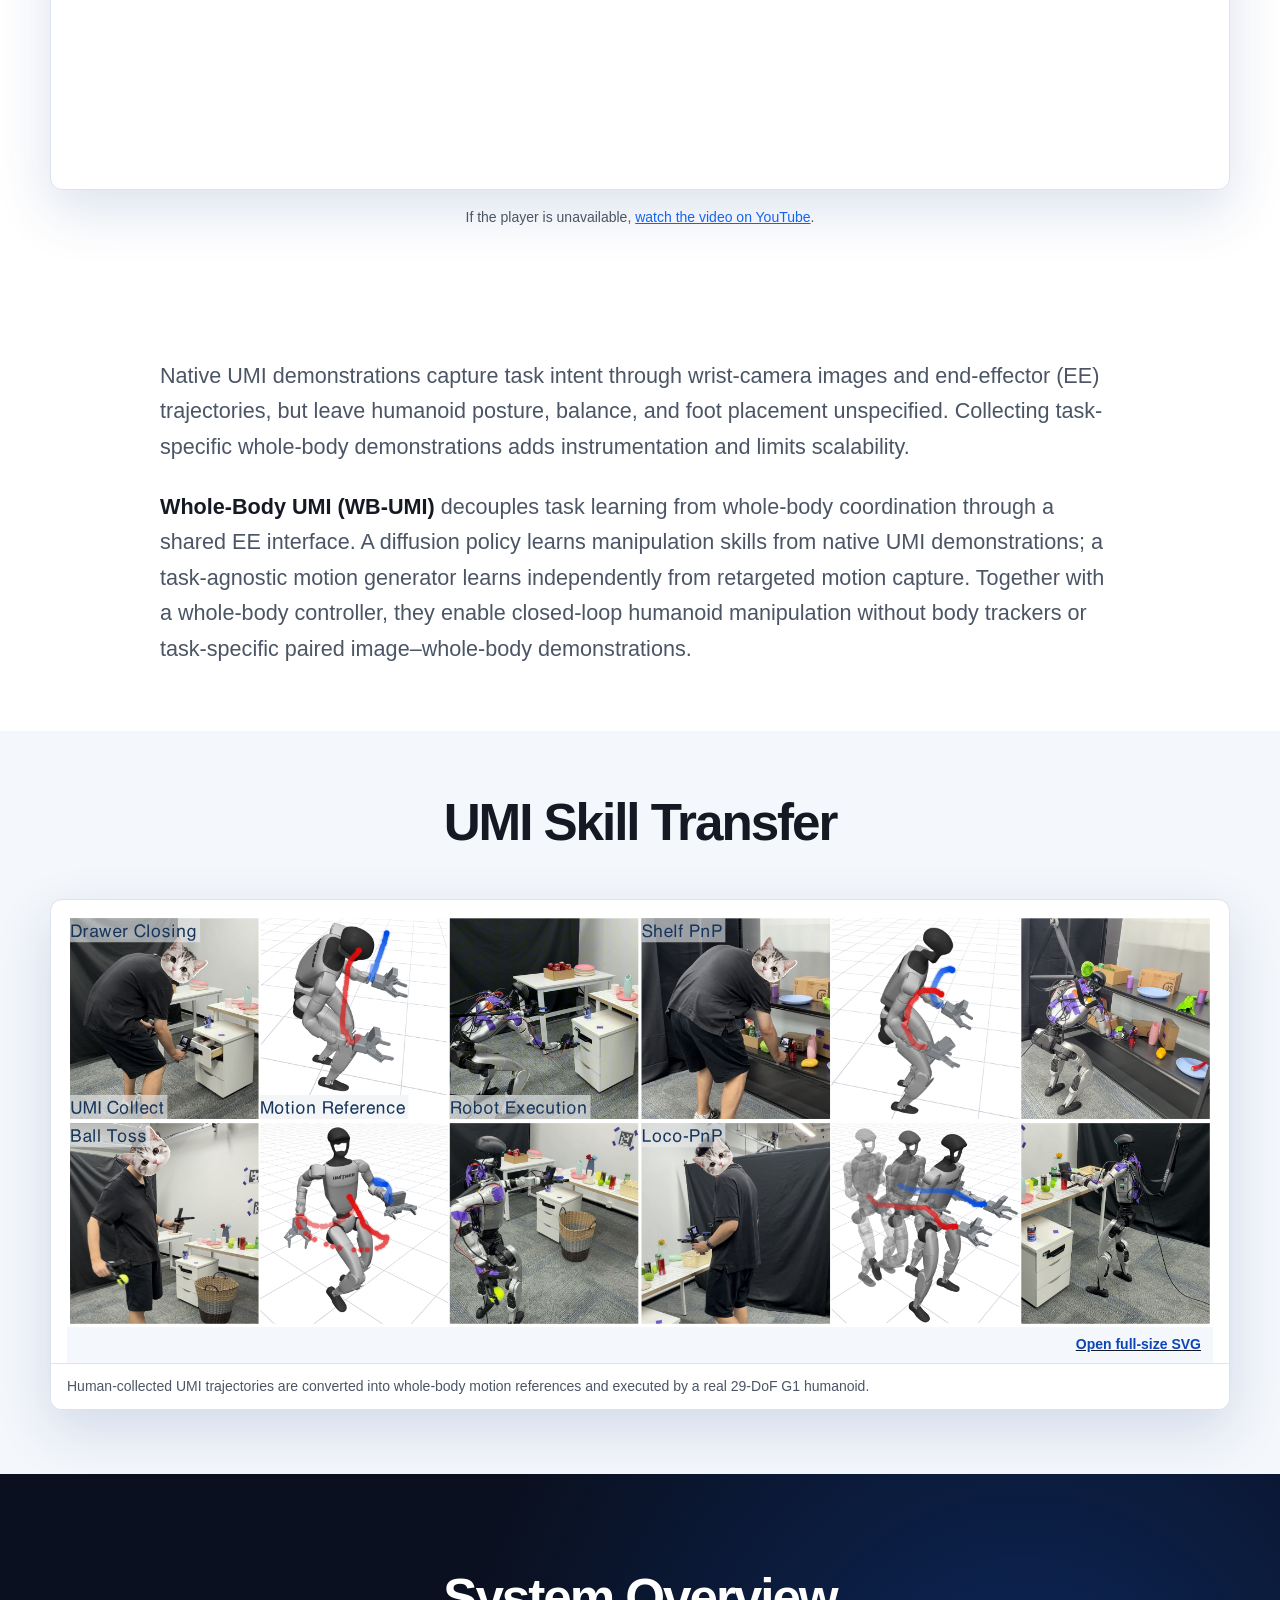
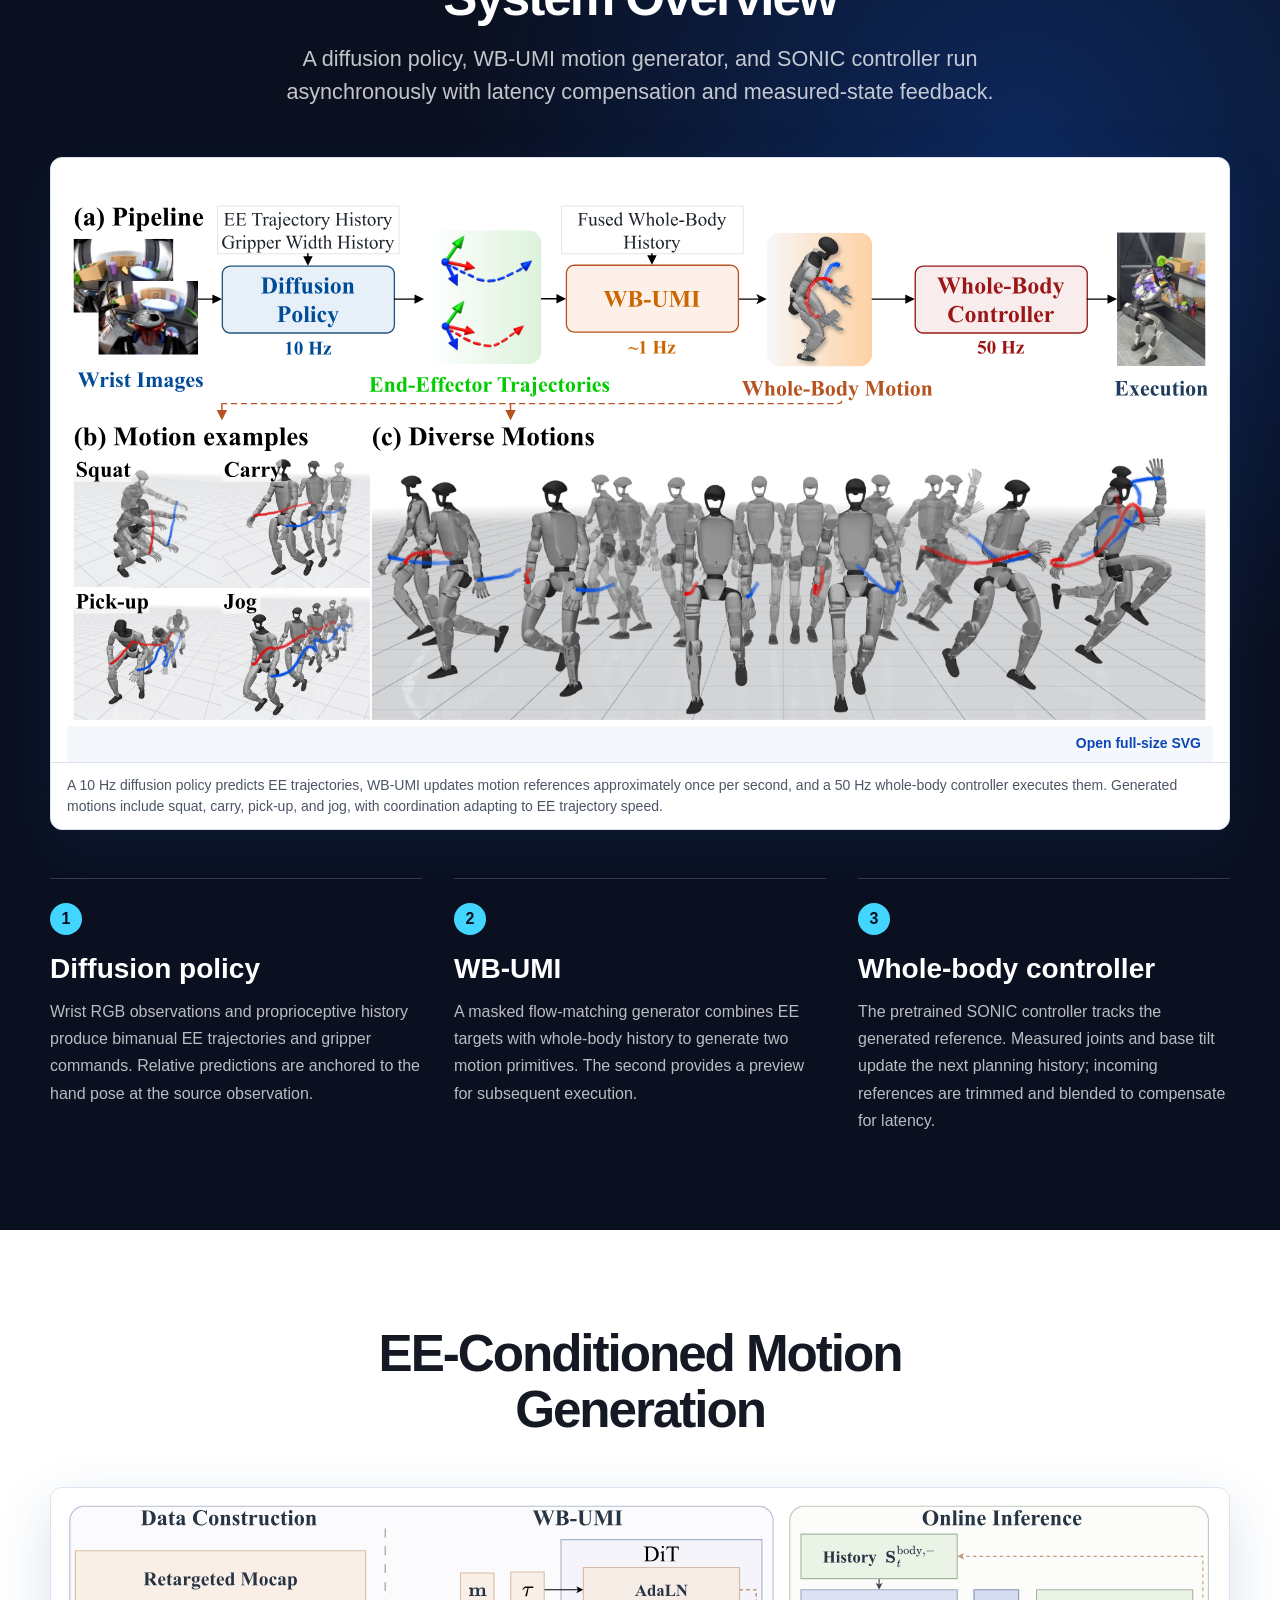
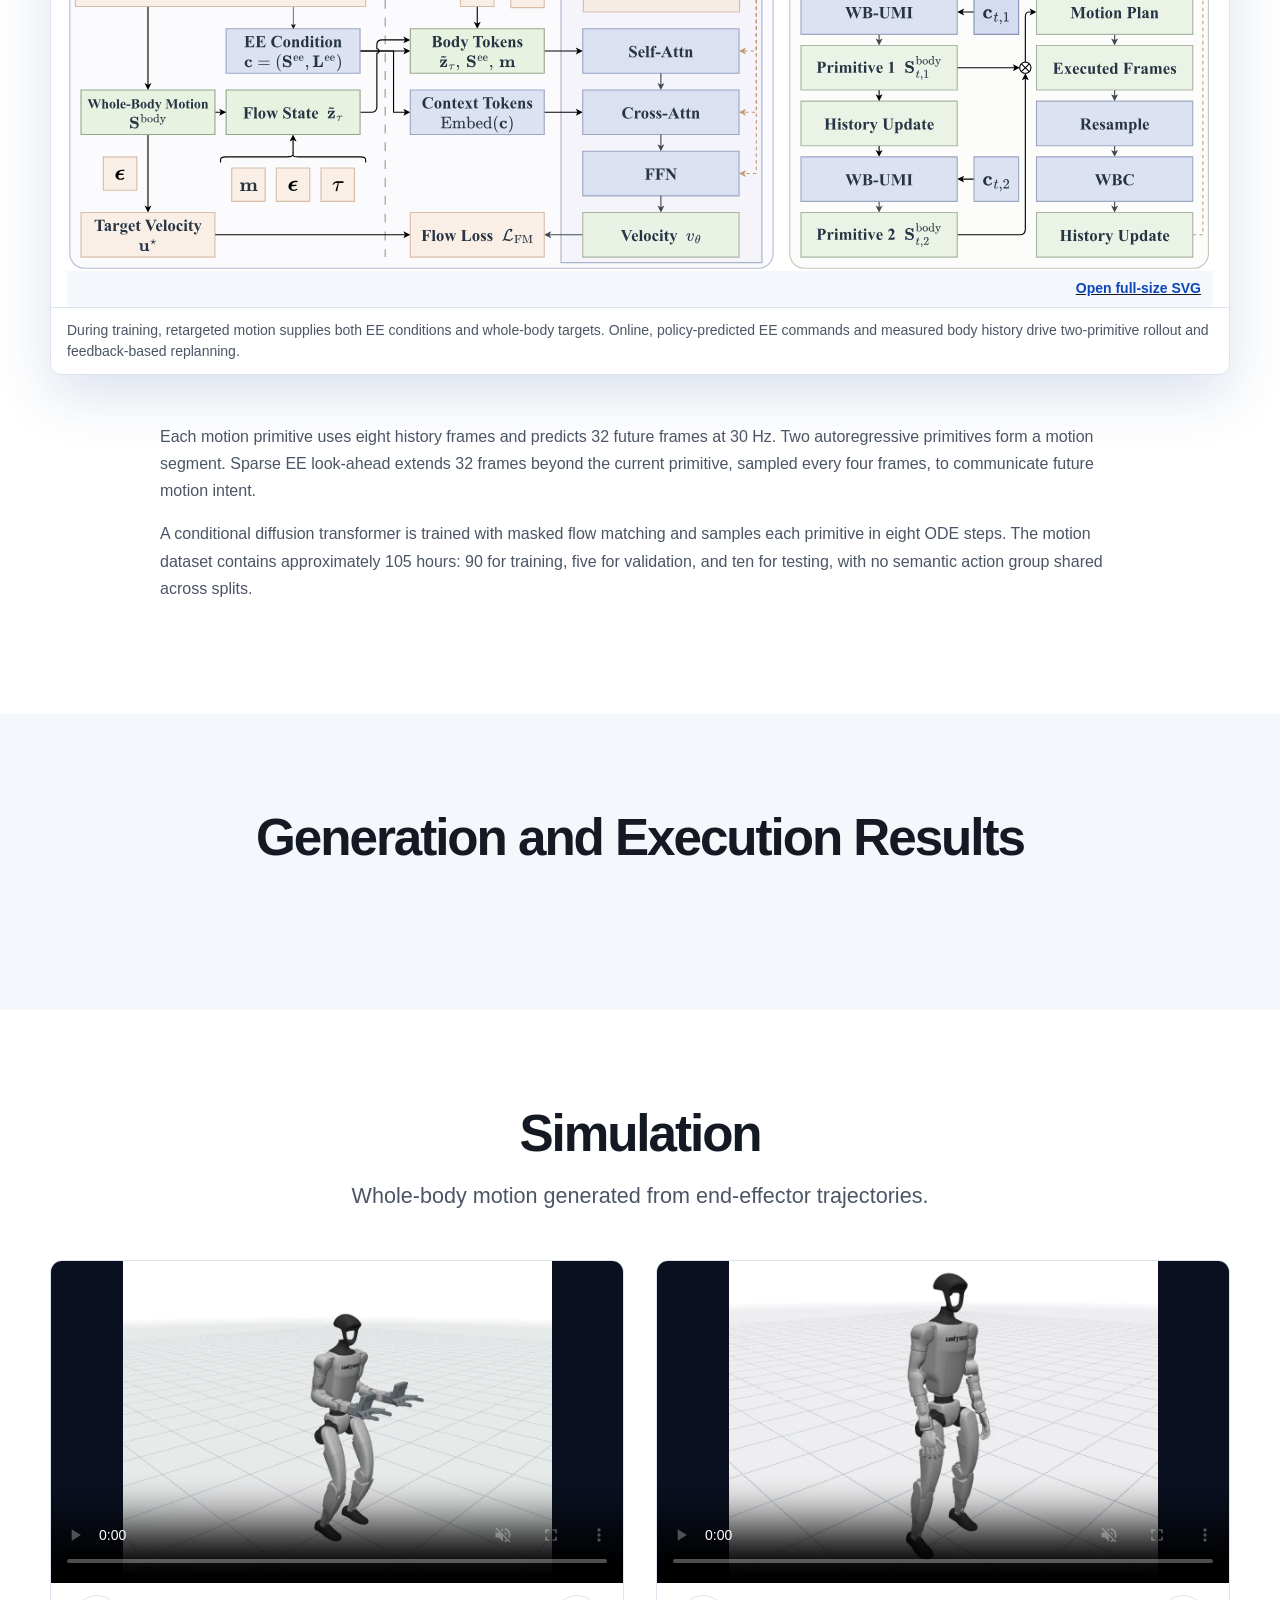
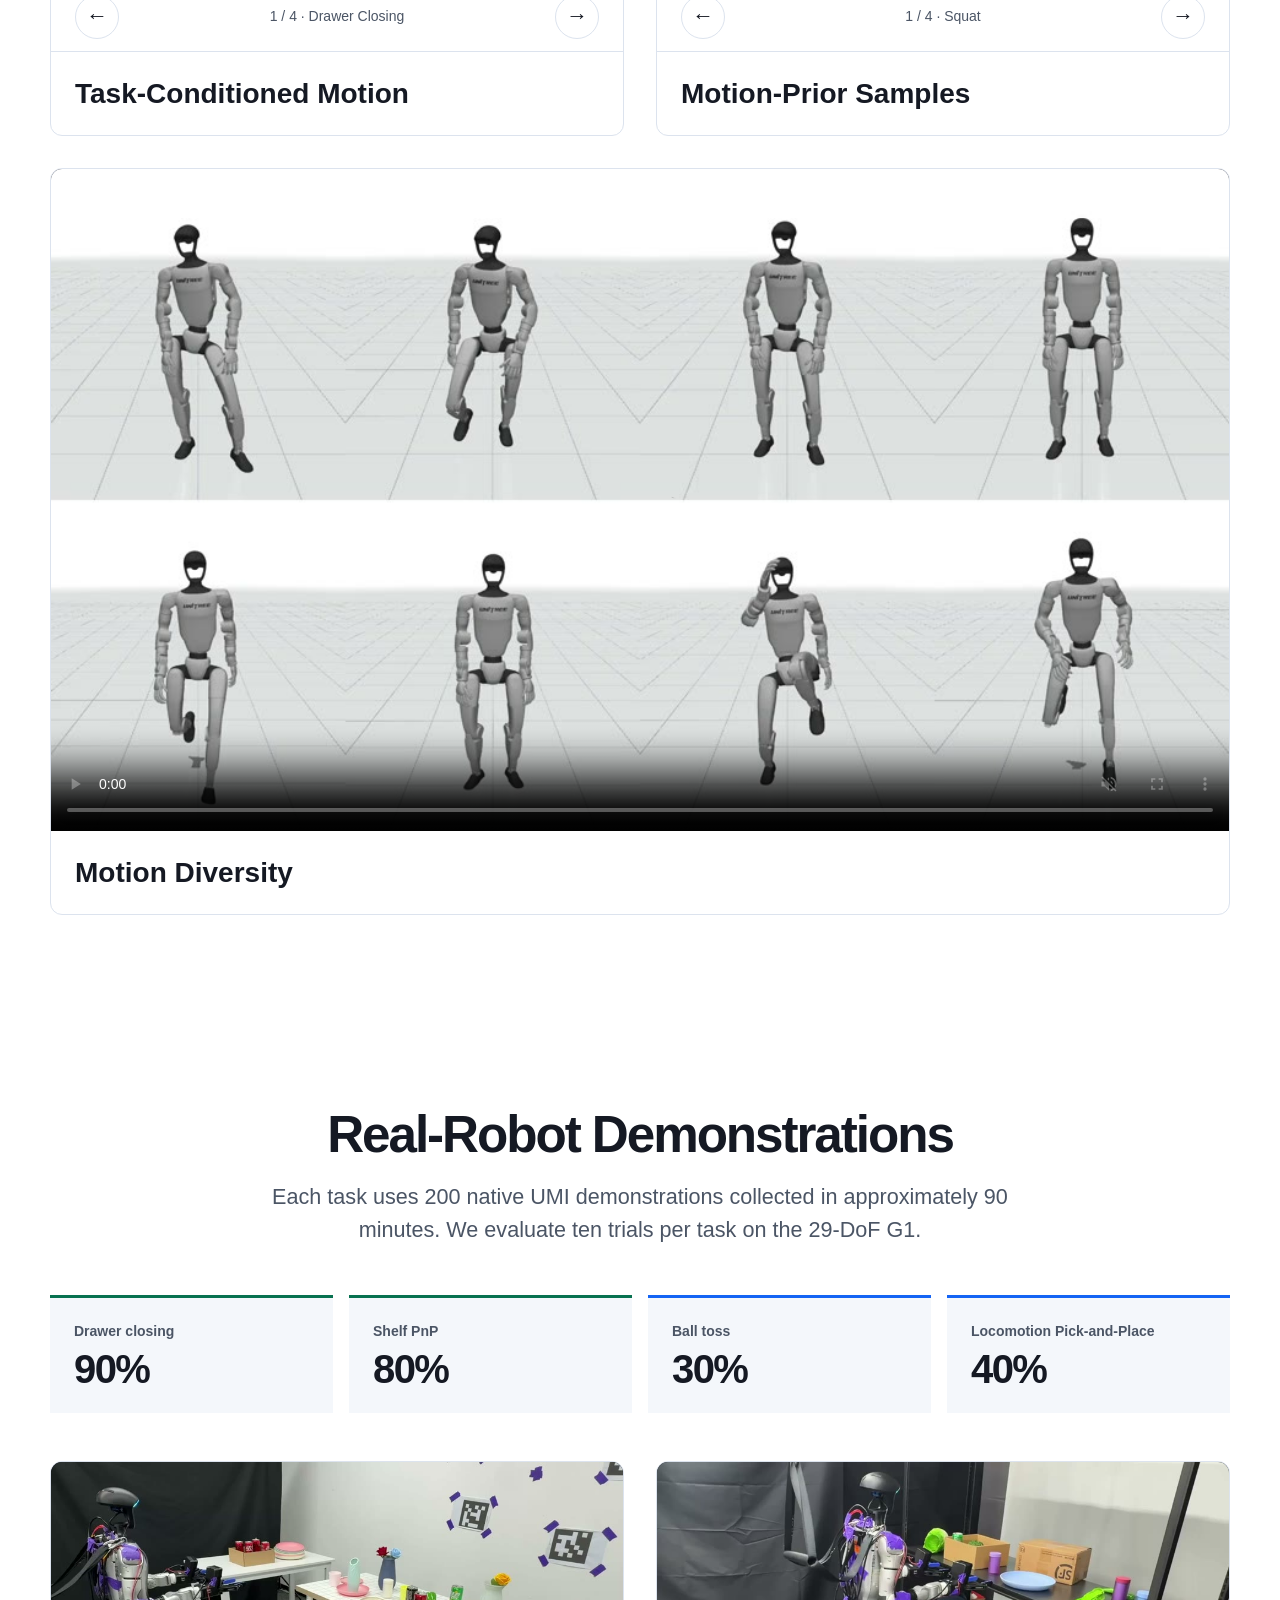
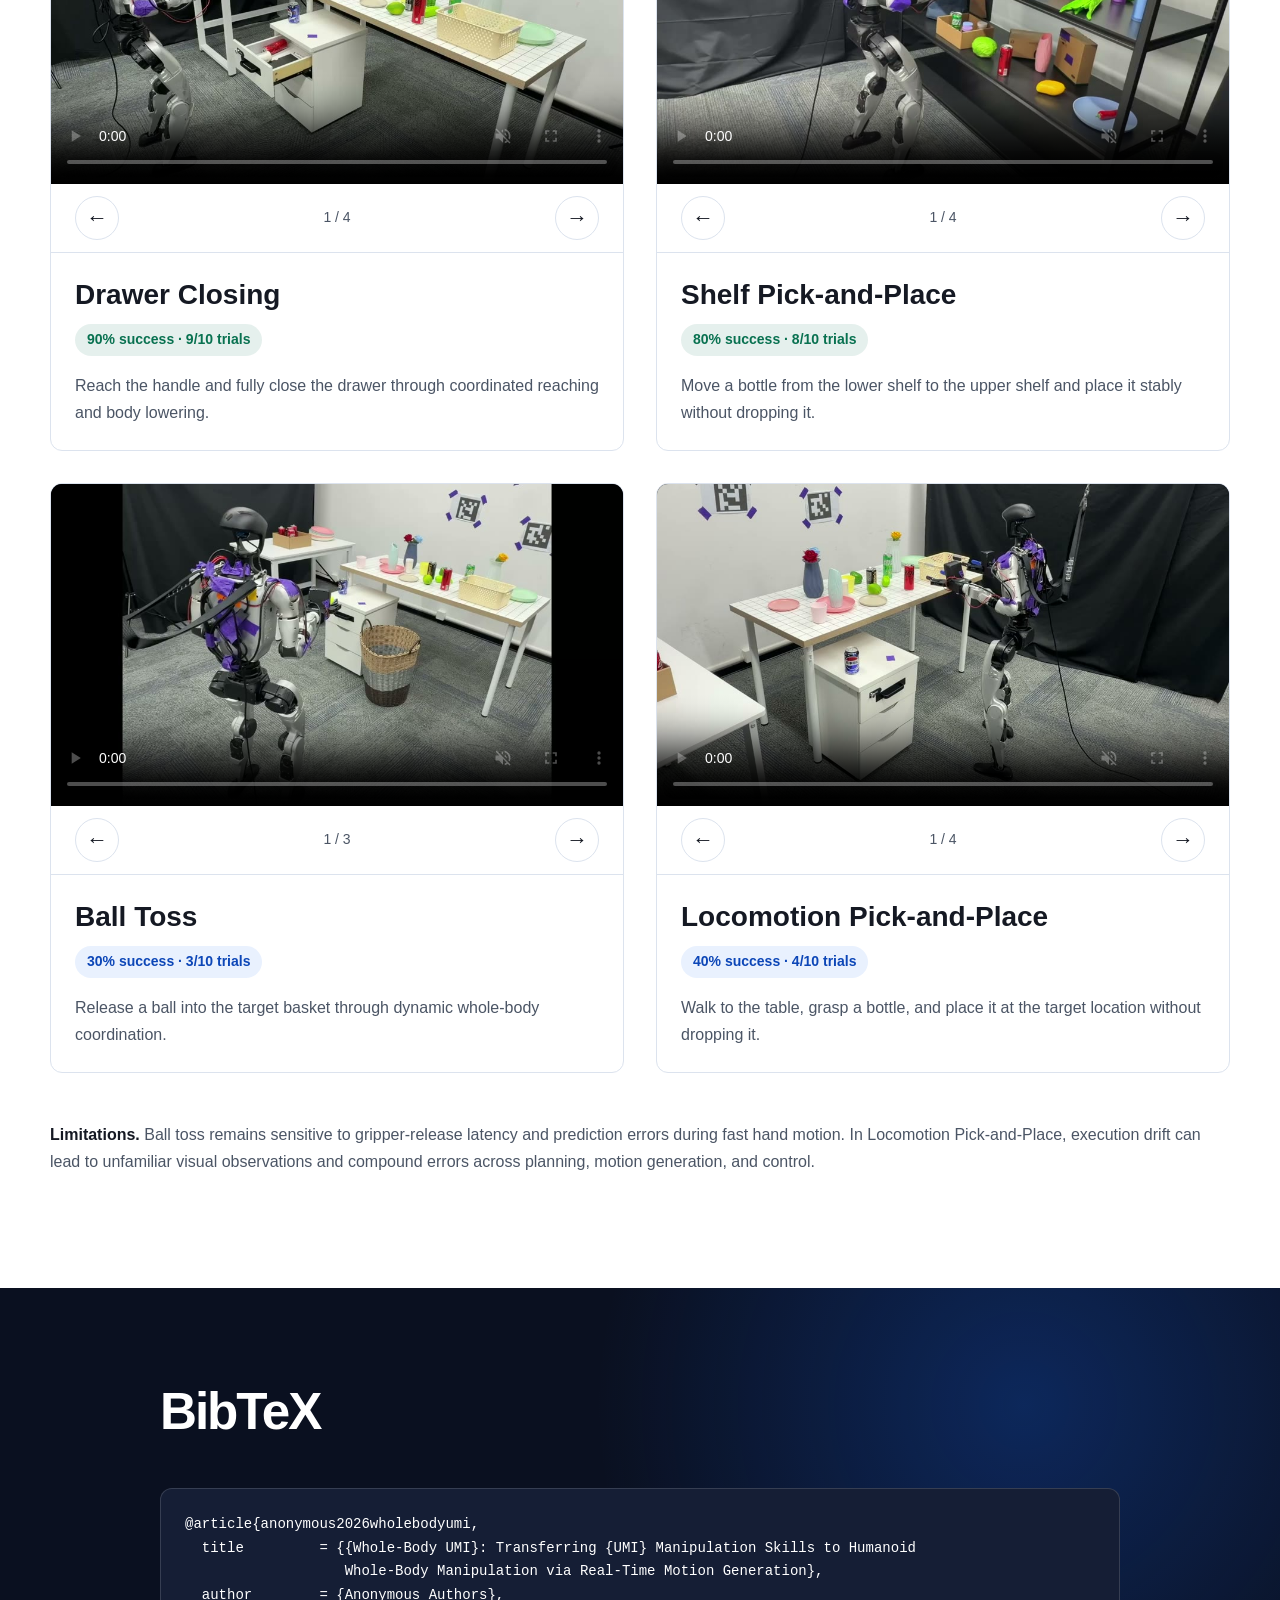
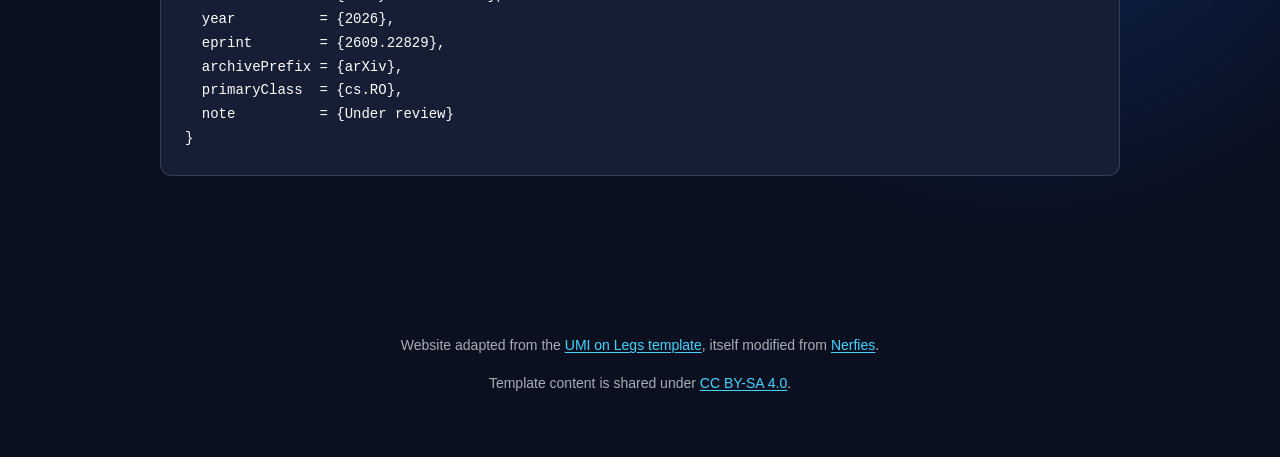
==== commit f921a905: "add youtube video" ====
--- a/index.html
+++ b/index.html
@@ -92,6 +92,7 @@
     <div class="hero-foot">
       <nav class="tabs is-fullwidth anchor-tabs" aria-label="Project sections">
         <ul>
+          <li><a href="#video">Video</a></li>
           <li><a href="#overview">Overview</a></li>
           <li><a href="#system">System</a></li>
           <li><a href="#motion-prior">Motion Prior</a></li>
@@ -107,6 +108,7 @@
     <div class="container is-max-widescreen">
       <div class="tabs is-fullwidth anchor-tabs">
         <ul>
+          <li><a href="#video">Video</a></li>
           <li><a href="#overview">Overview</a></li>
           <li><a href="#system">System</a></li>
           <li><a href="#motion-prior">Motion Prior</a></li>
@@ -119,6 +121,23 @@
   </nav>
 
   <main id="main-content">
+    <section class="section-shell is-compact" id="video" aria-labelledby="video-title">
+      <div class="wide-container">
+        <div class="section-heading">
+          <h2 class="section-title" id="video-title">Project Video</h2>
+        </div>
+        <div class="media-frame youtube-frame">
+          <iframe src="https://www.youtube.com/embed/XSXdkqI5Bn8"
+            title="Whole-Body UMI project video"
+            loading="lazy"
+            allow="accelerometer; autoplay; clipboard-write; encrypted-media; gyroscope; picture-in-picture; web-share"
+            referrerpolicy="strict-origin-when-cross-origin"
+            allowfullscreen></iframe>
+        </div>
+        <p class="youtube-fallback">If the player is unavailable, <a href="https://youtu.be/XSXdkqI5Bn8" target="_blank" rel="noopener">watch the video on YouTube</a>.</p>
+      </div>
+    </section>
+
     <section class="section-shell is-compact" id="overview">
       <div class="editorial-container">
         <p class="overview-lead">
--- a/static/css/index.css
+++ b/static/css/index.css
@@ -640,6 +640,20 @@
   background: var(--color-night);
 }
 
+.youtube-frame iframe {
+  display: block;
+  width: 100%;
+  aspect-ratio: 16 / 9;
+  border: 0;
+}
+
+.youtube-fallback {
+  margin: var(--space-4) 0 0;
+  color: var(--color-ink-soft);
+  font-size: var(--type-small);
+  text-align: center;
+}
+
 .media-frame figcaption {
   padding: var(--space-3) var(--space-4);
   color: var(--color-ink-soft);
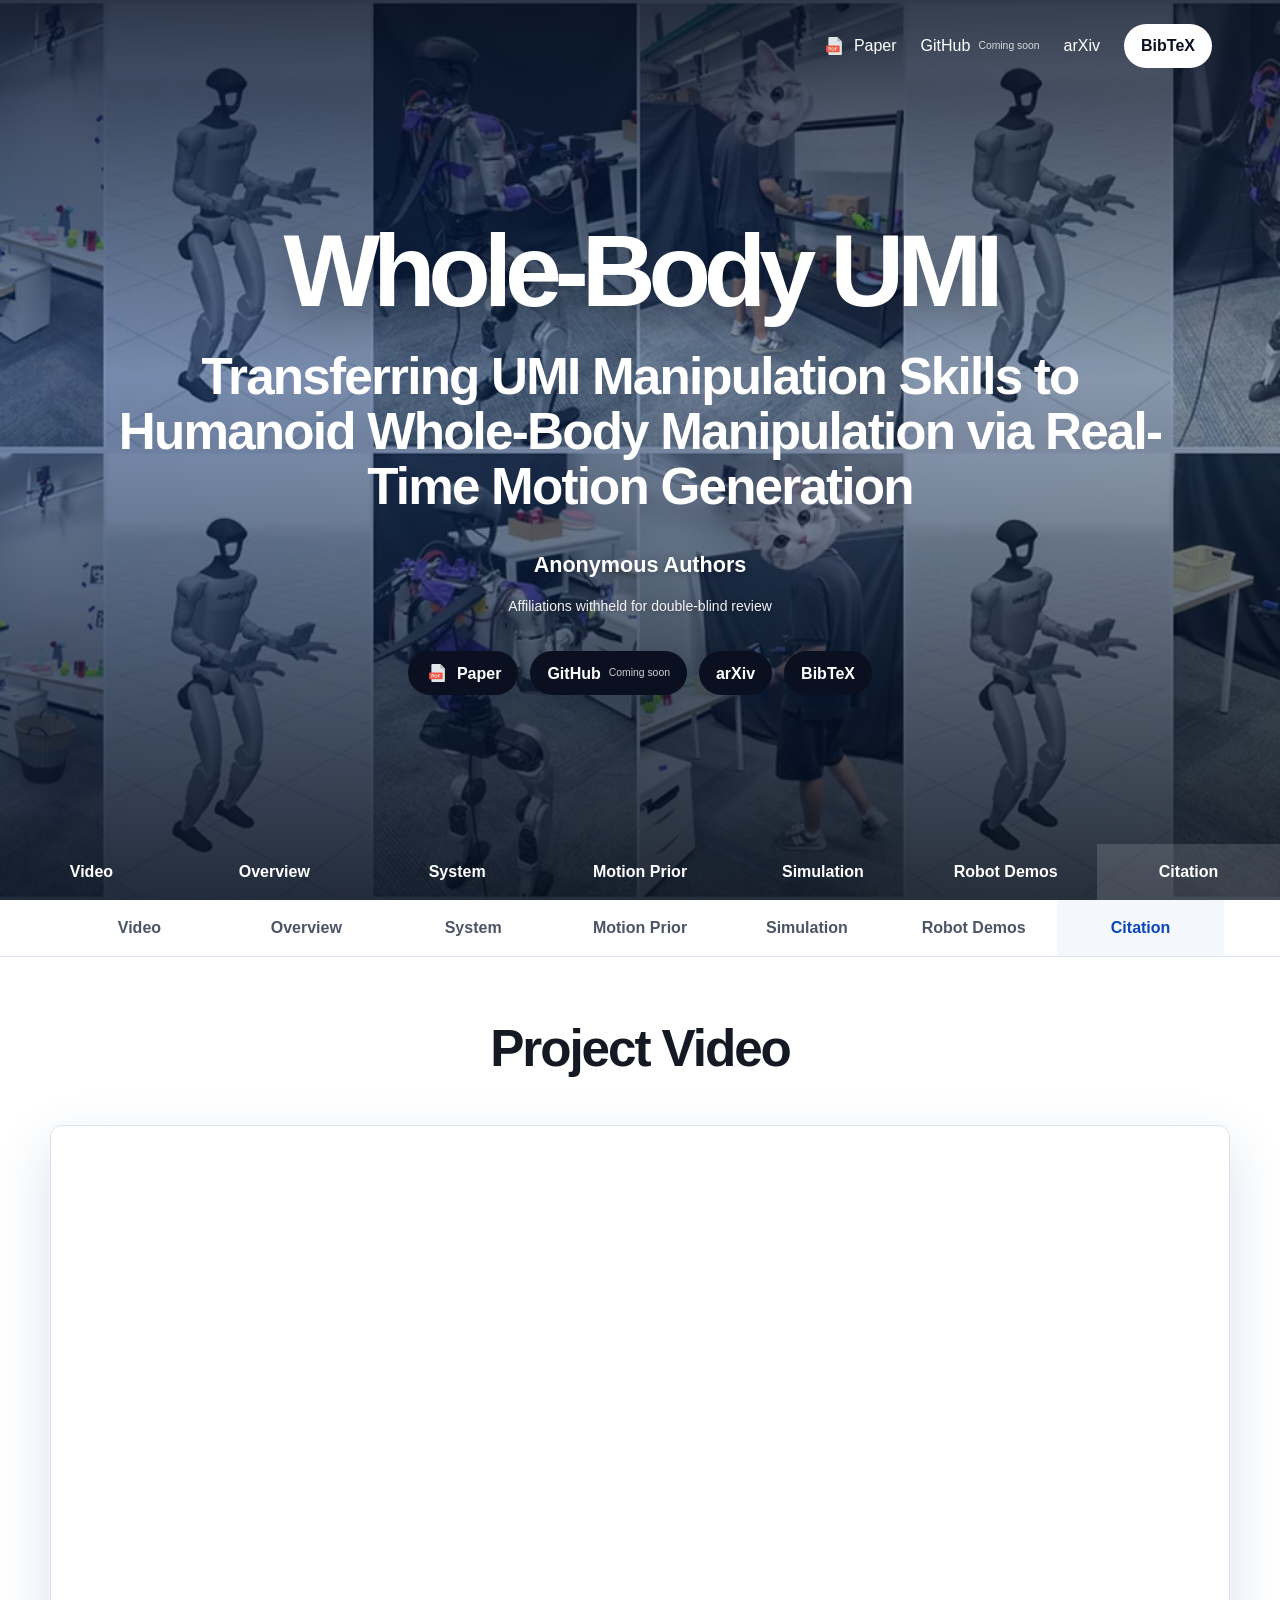
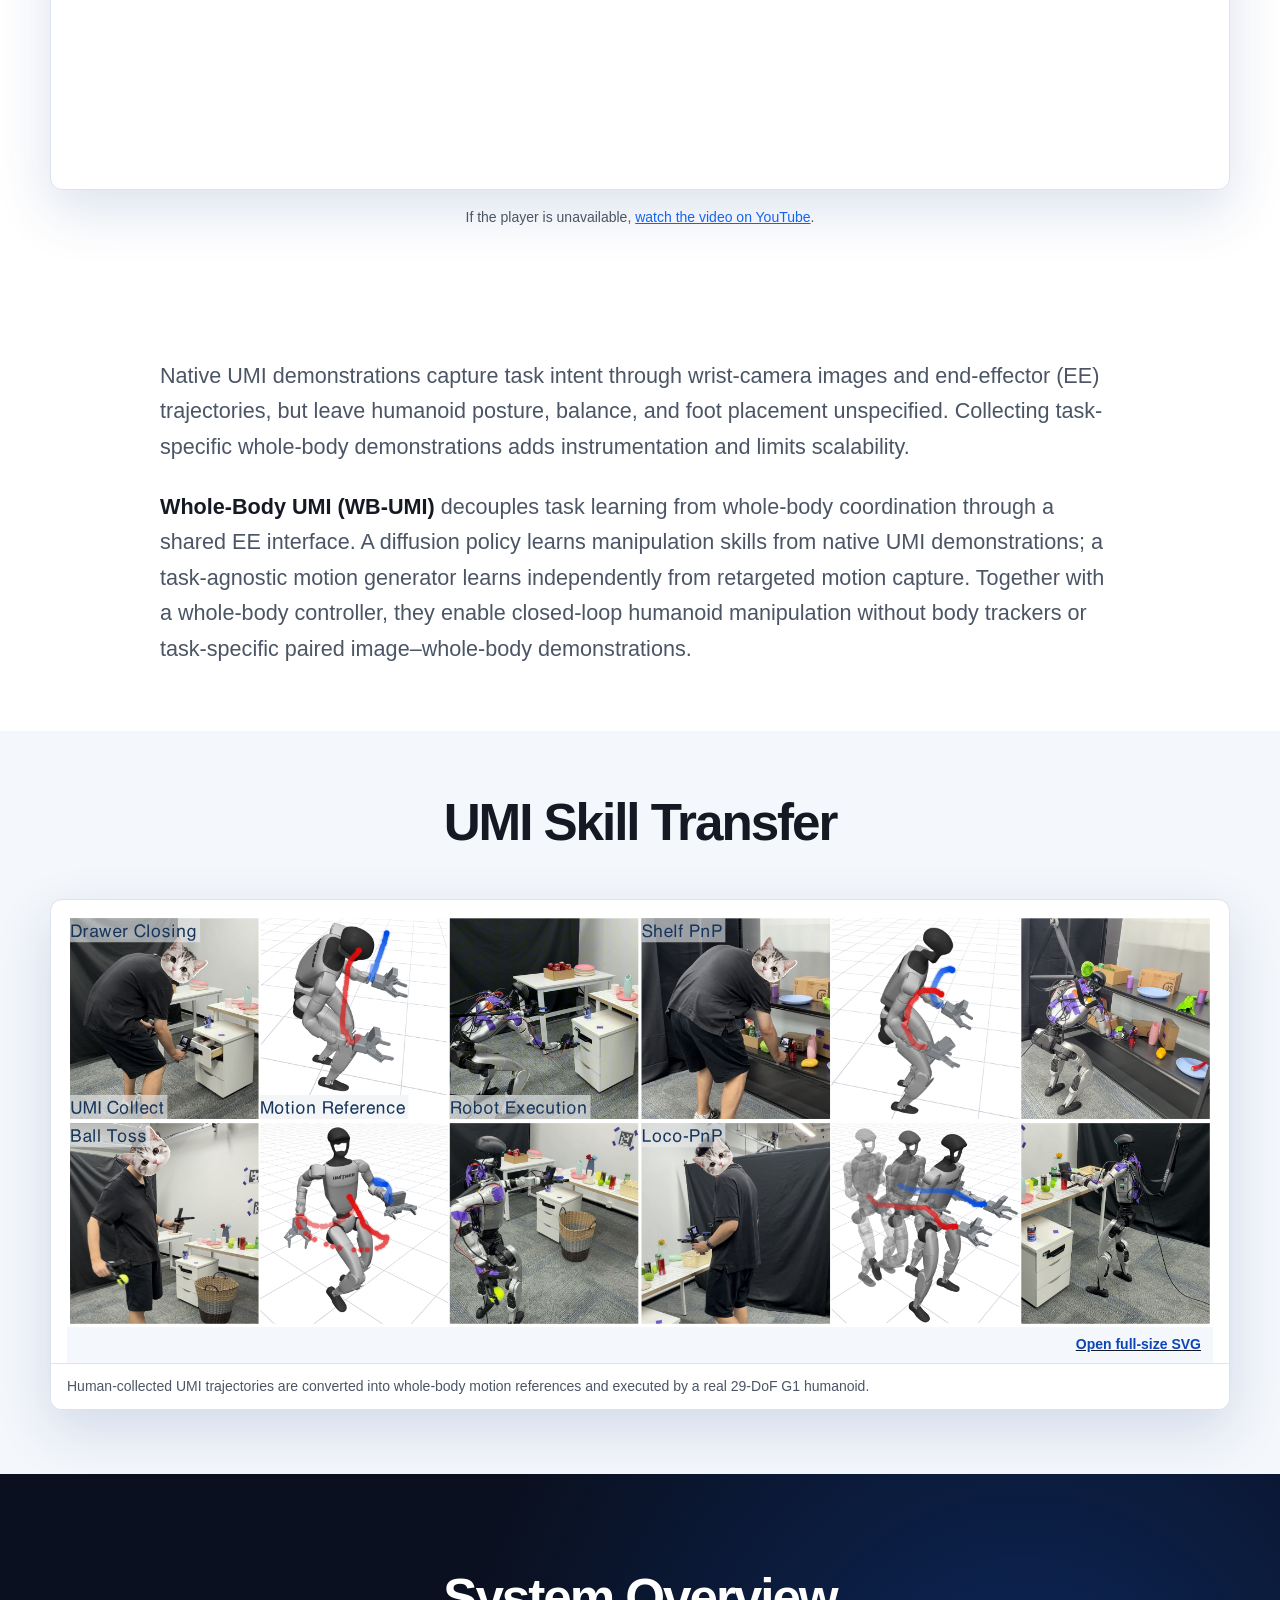
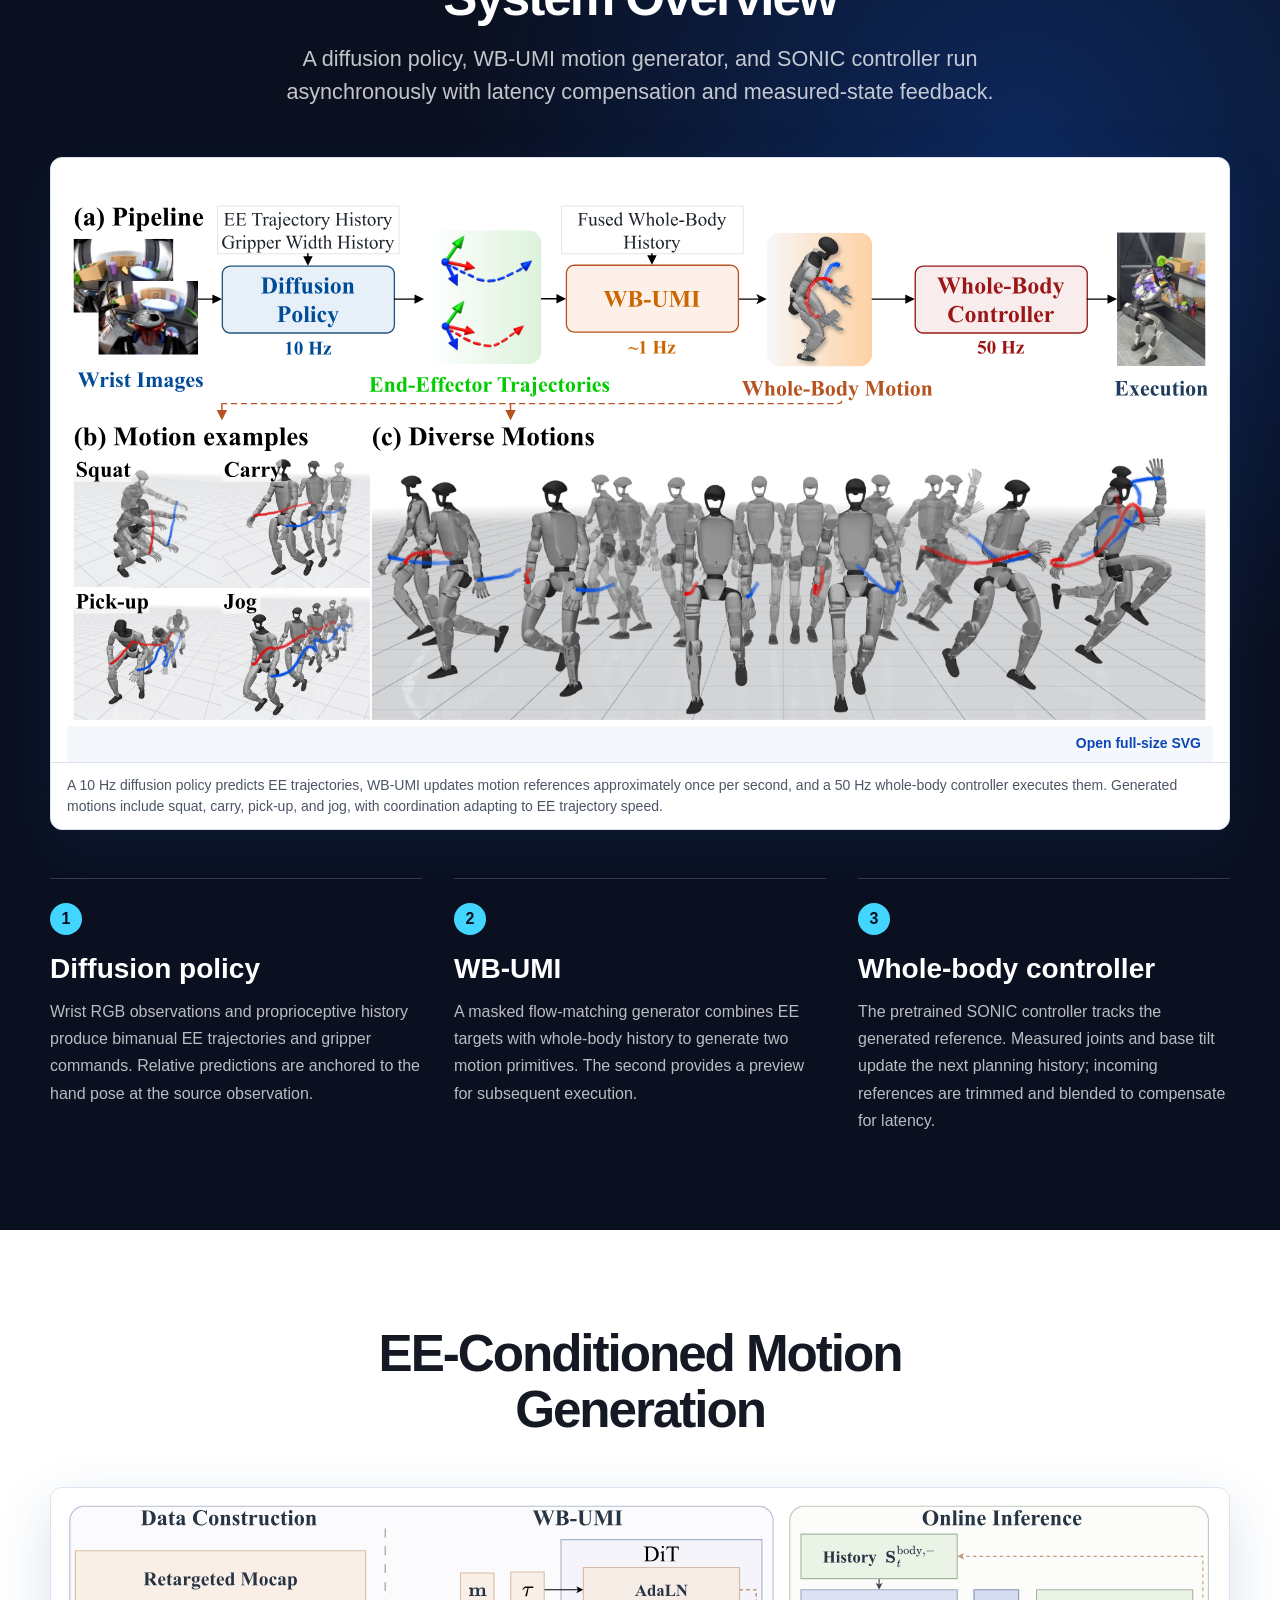
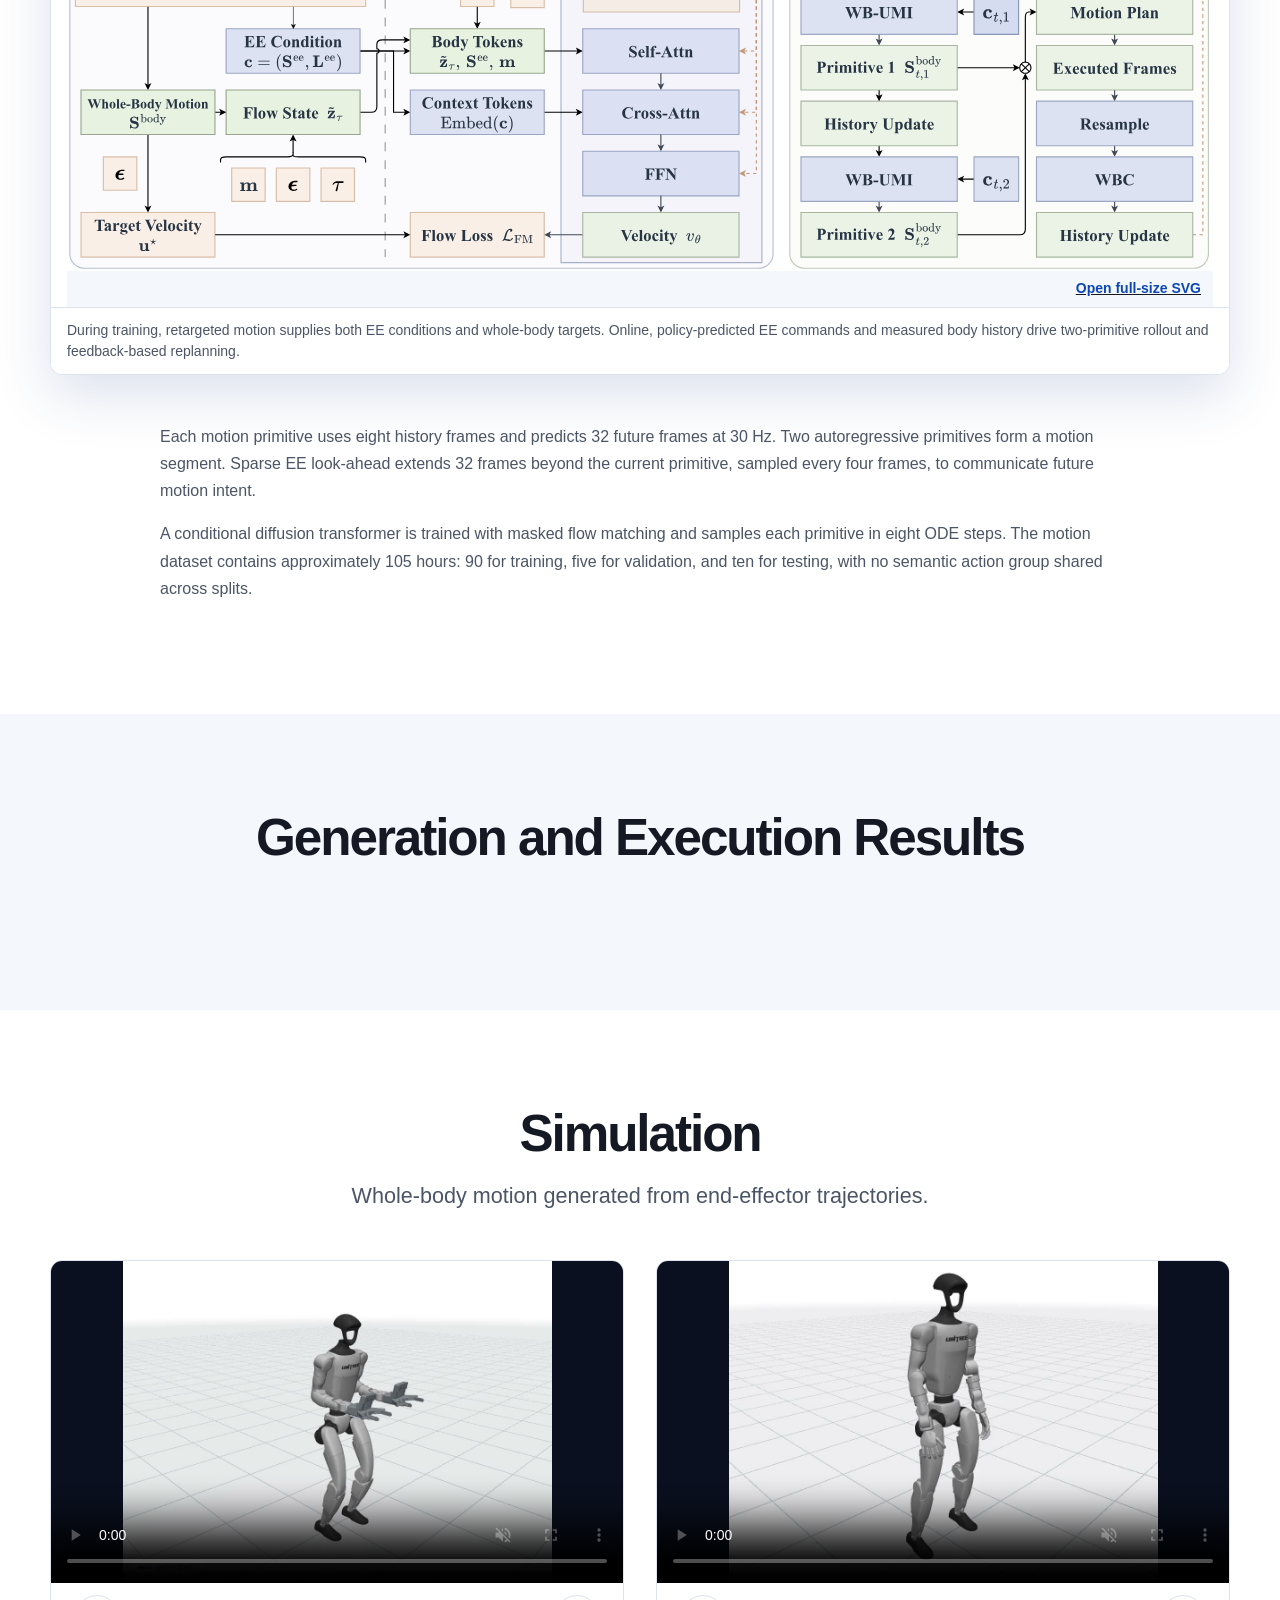
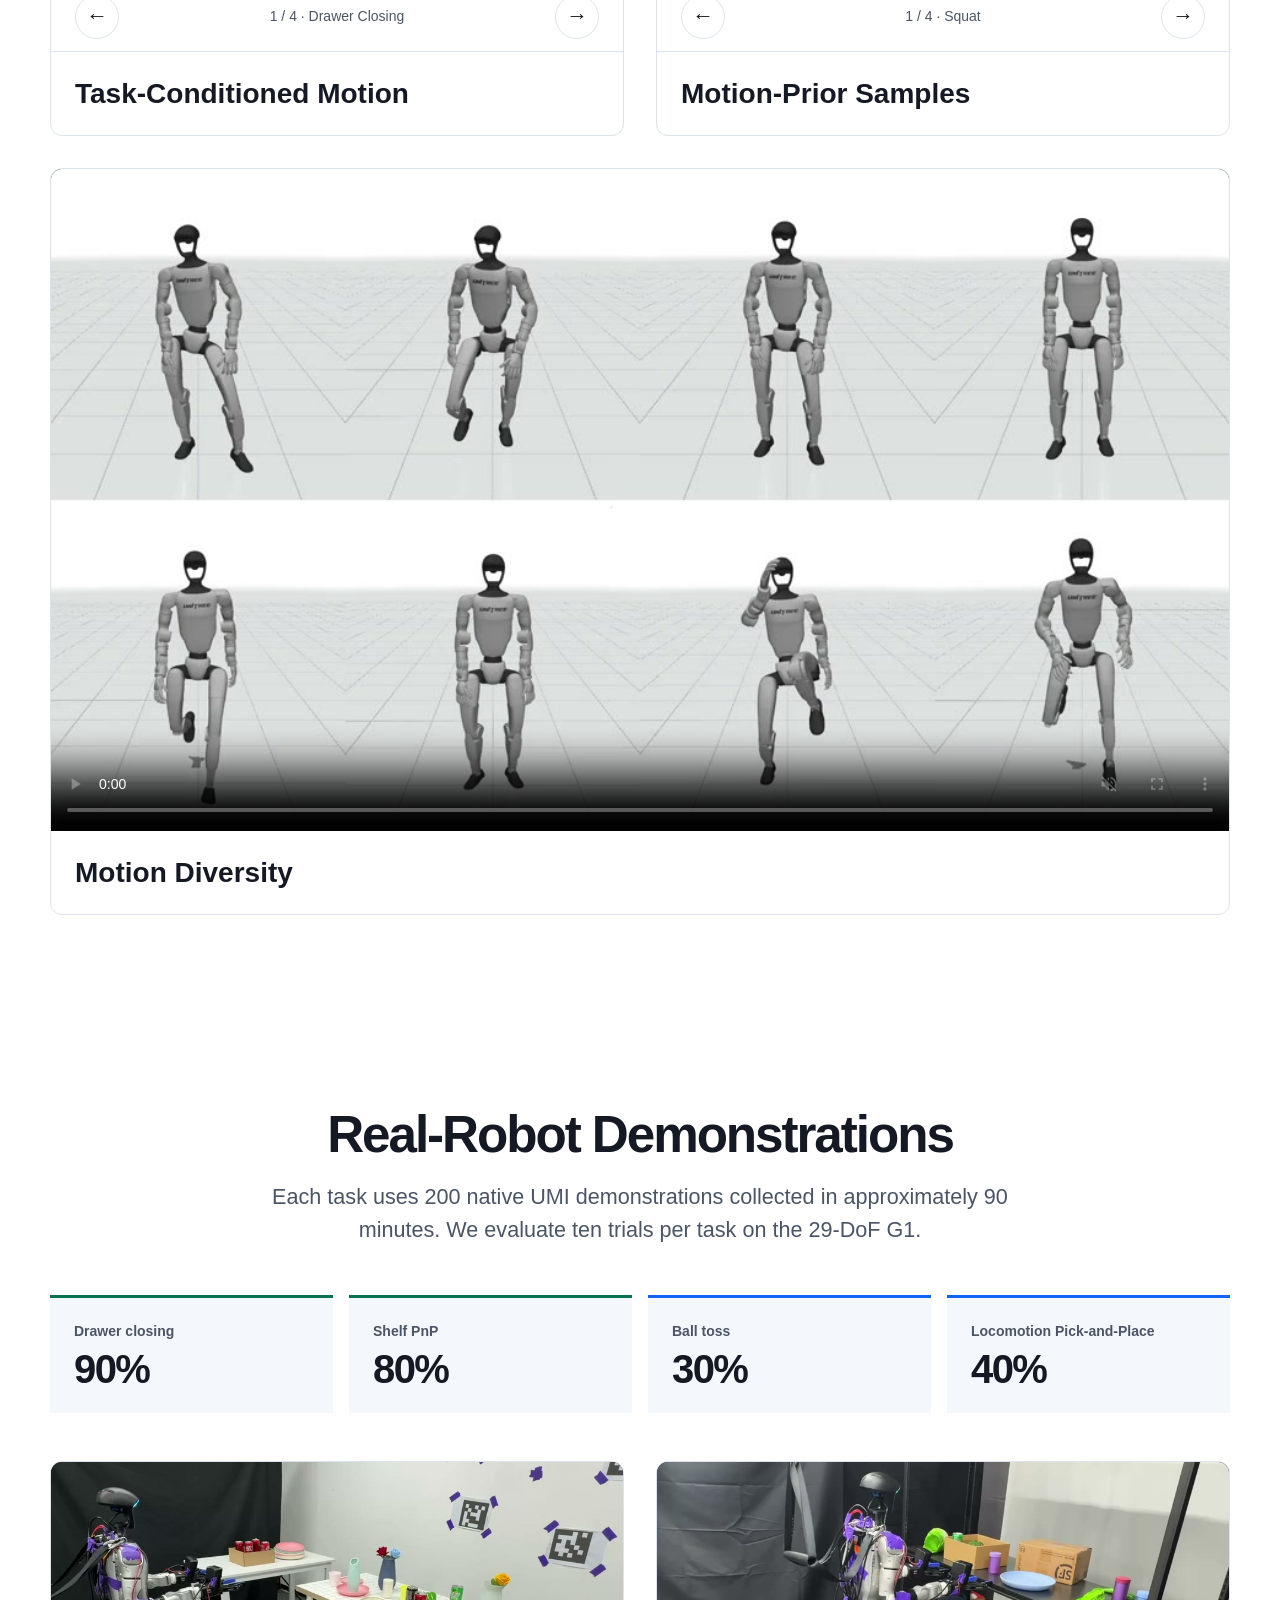
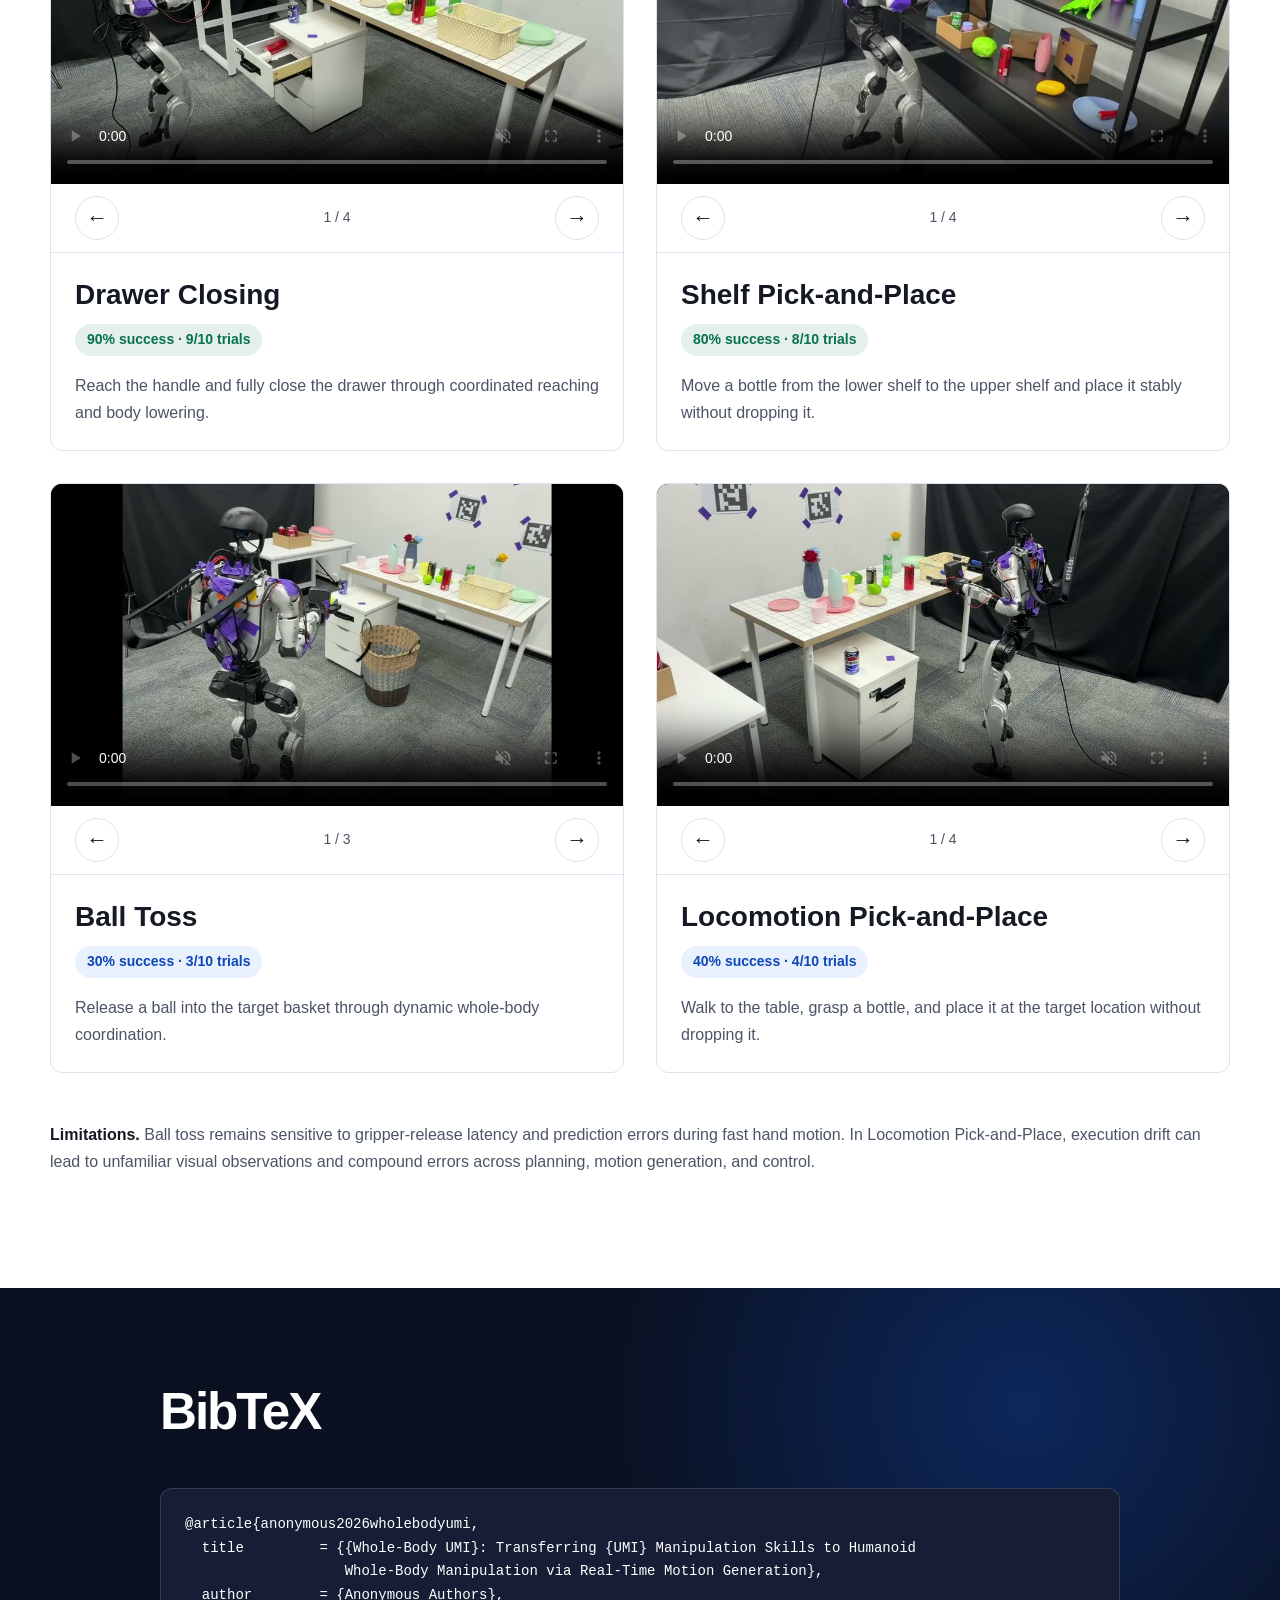
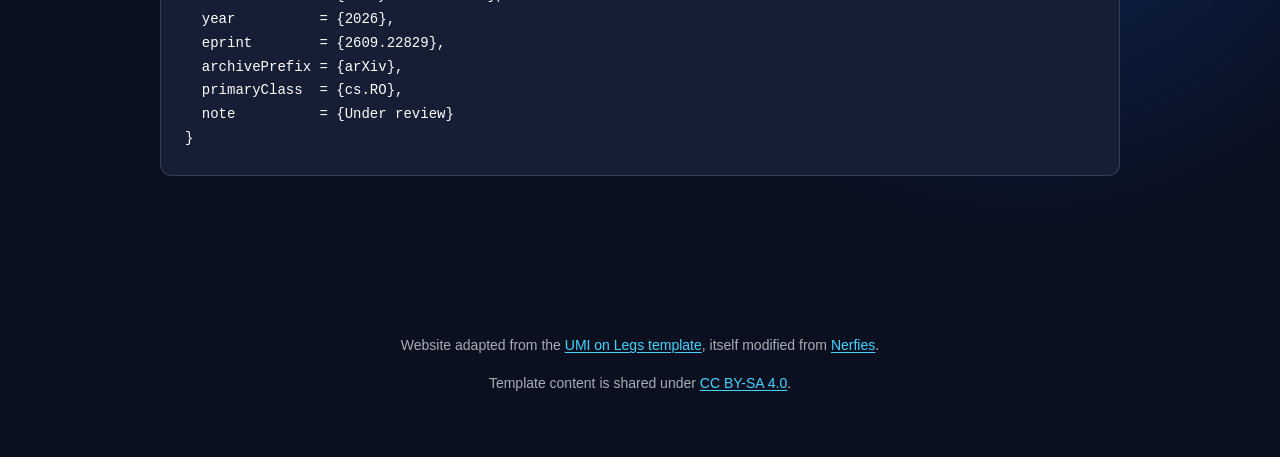
==== commit 3eae36cb: "add youtube video" ====
--- a/index.html
+++ b/index.html
@@ -18,8 +18,8 @@
   <title>Whole-Body UMI: Transferring UMI Manipulation Skills to Humanoid Whole-Body Manipulation via Real-Time Motion Generation</title>
   <link rel="icon" href="./static/images/umi-prior/favicon.svg" type="image/svg+xml">
 
-  <link rel="stylesheet" href="./static/css/index.css">
-  <script defer src="./static/js/index.js?v=light1"></script>
+  <link rel="stylesheet" href="./static/css/index.css?v=project-video2">
+  <script defer src="./static/js/index.js?v=project-video2"></script>
 </head>
 <body>
   <a class="skip-link" href="#main-content">Skip to main content</a>
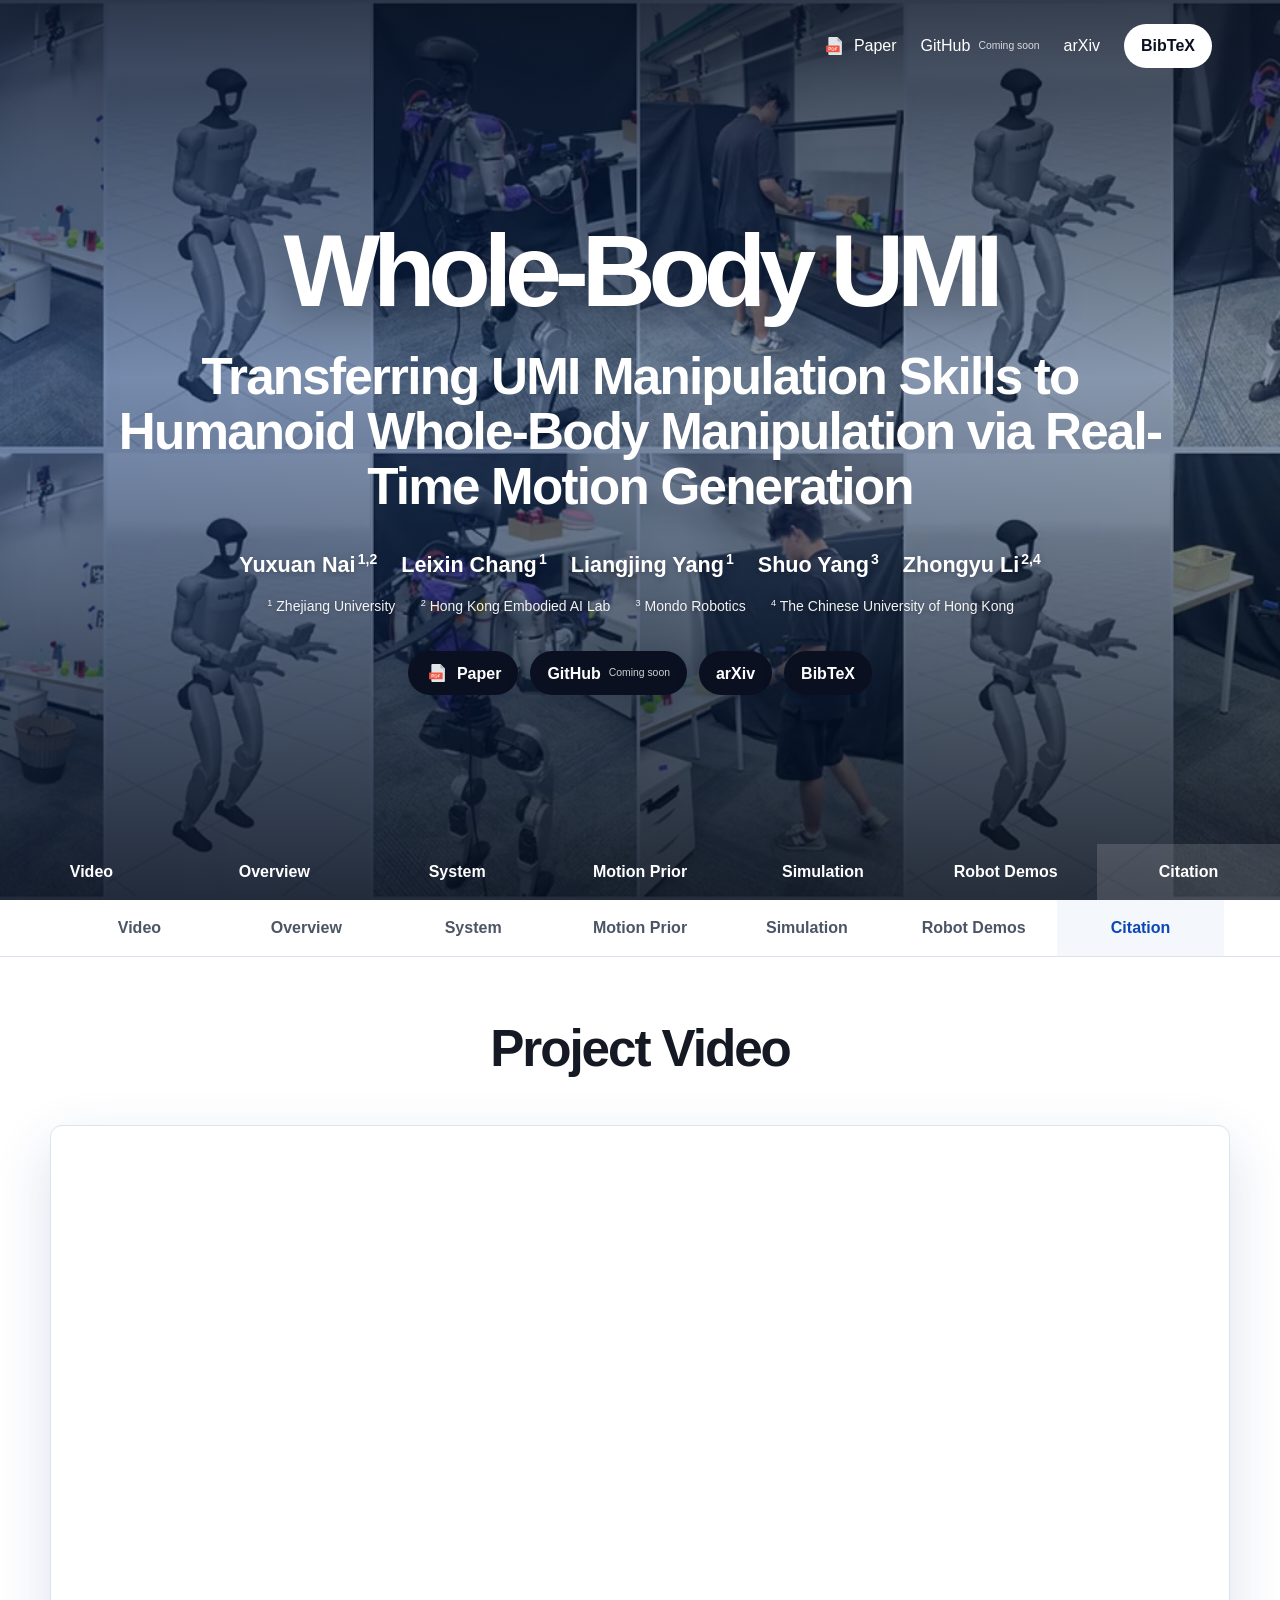
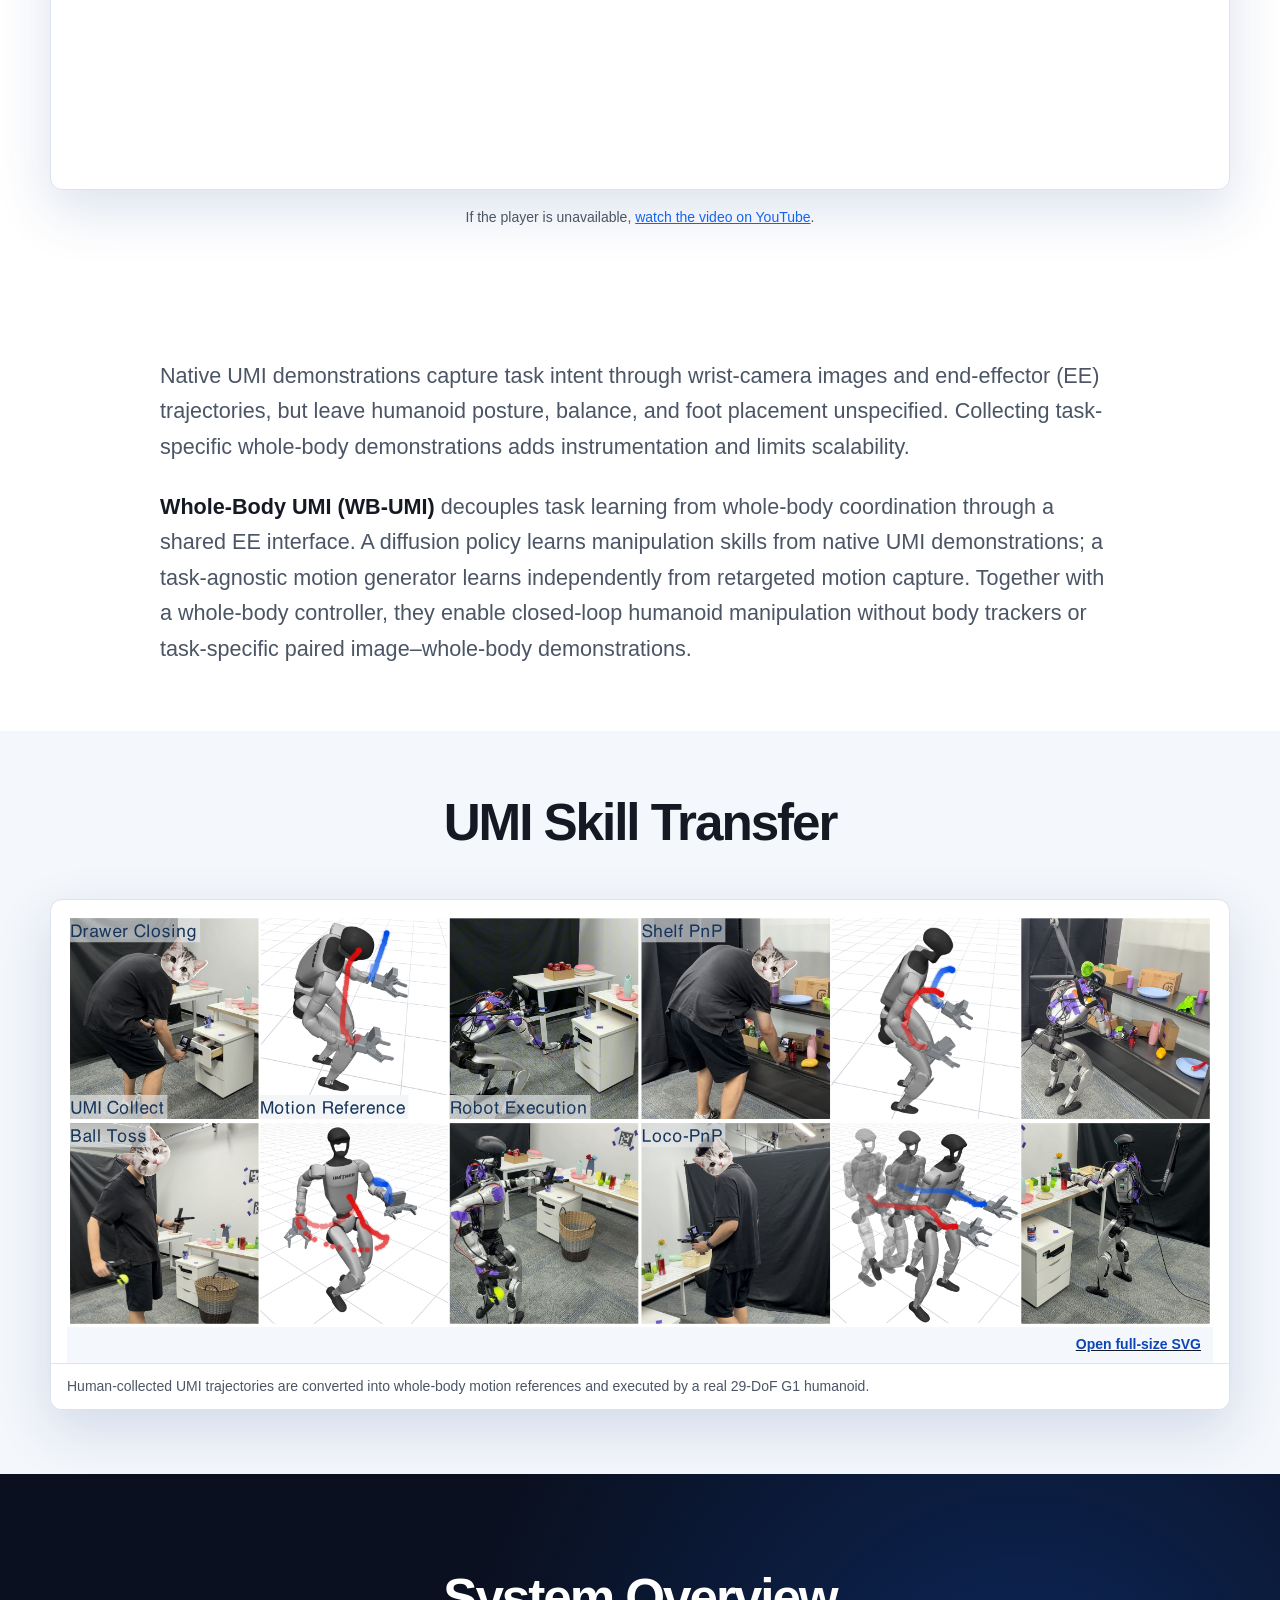
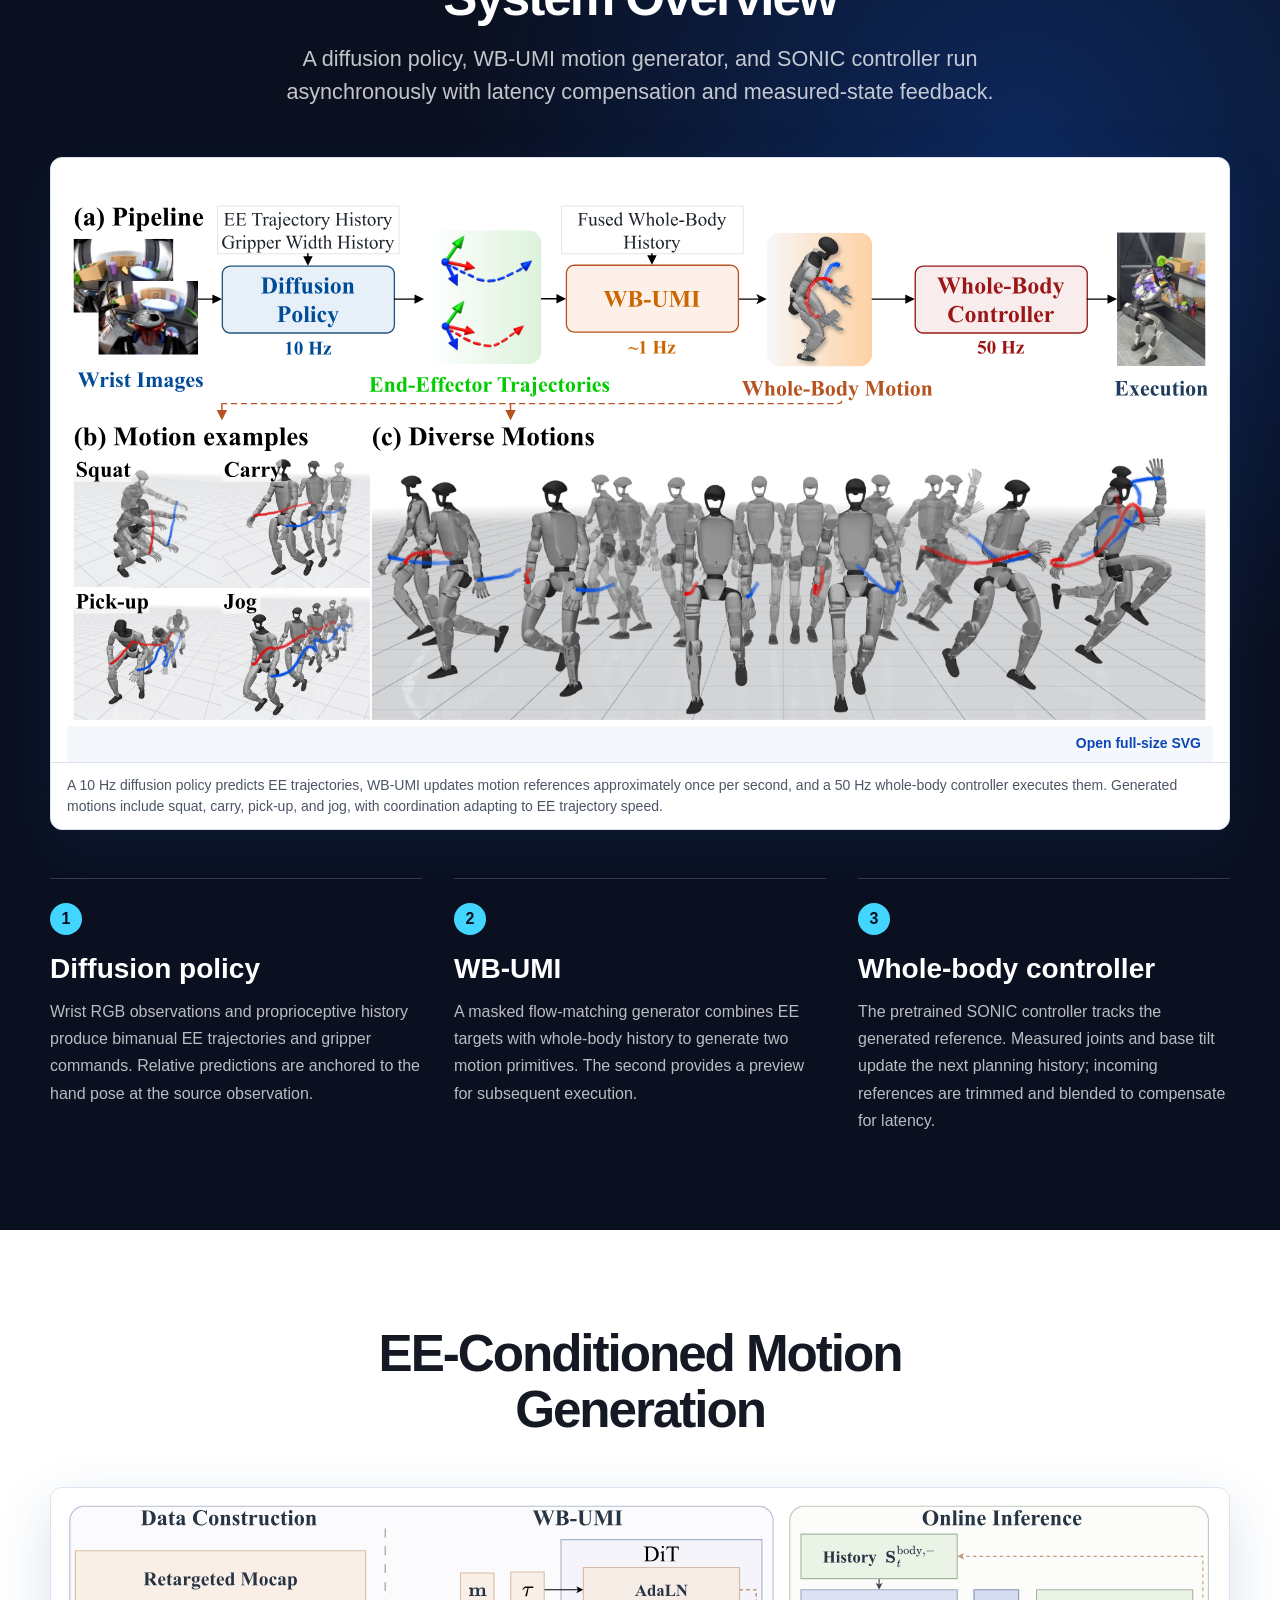
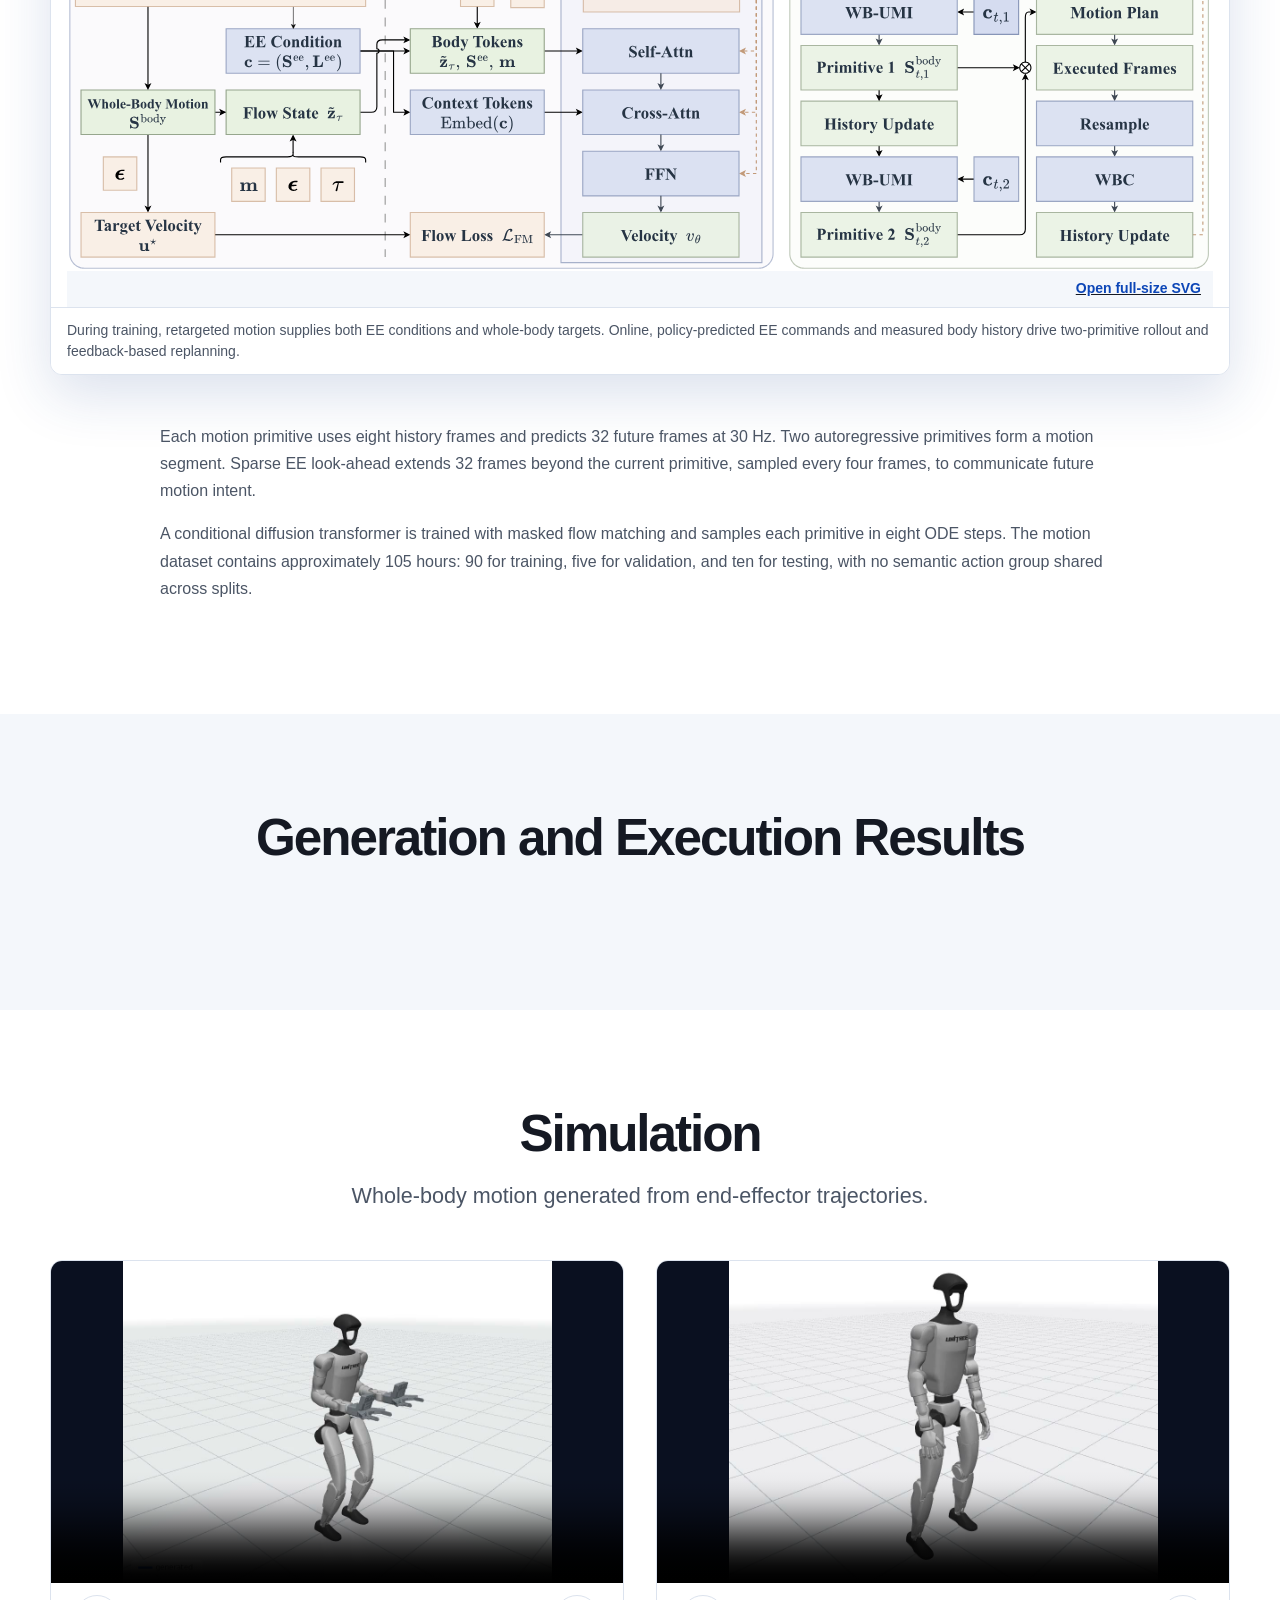
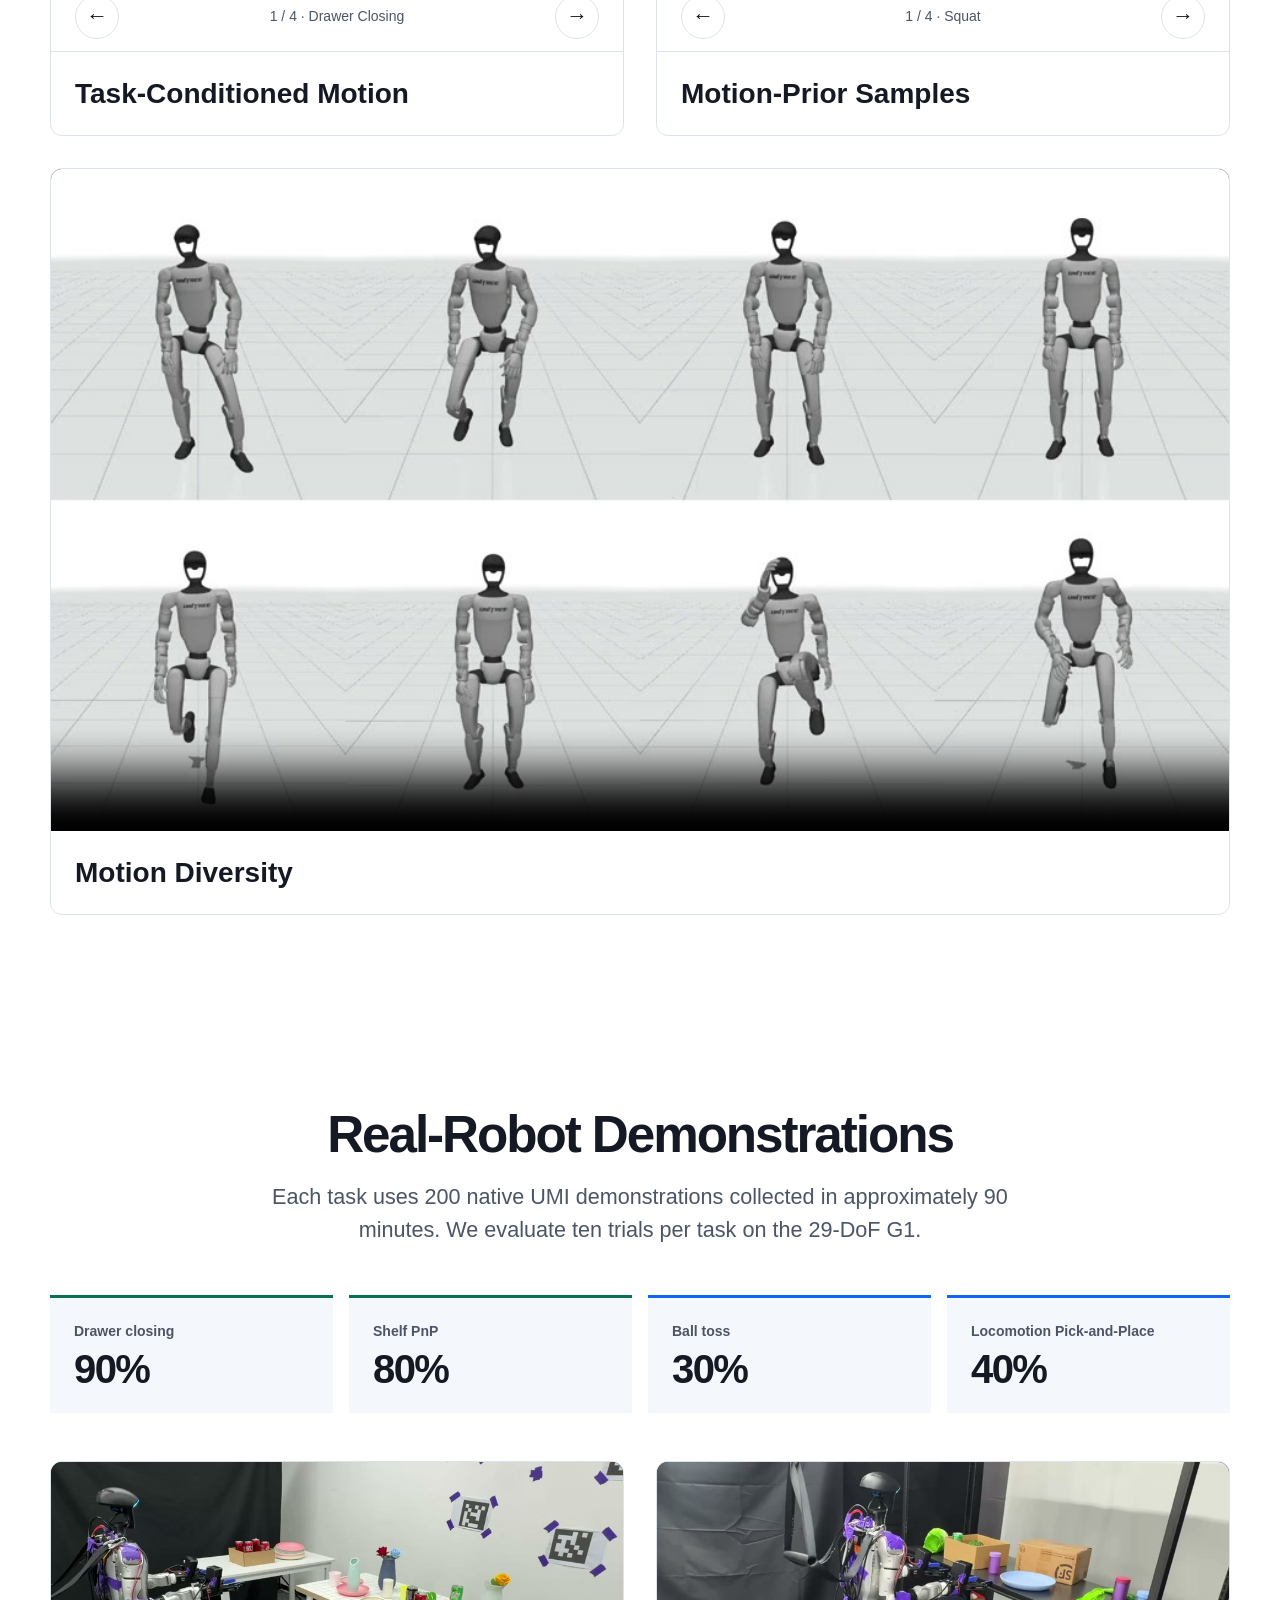
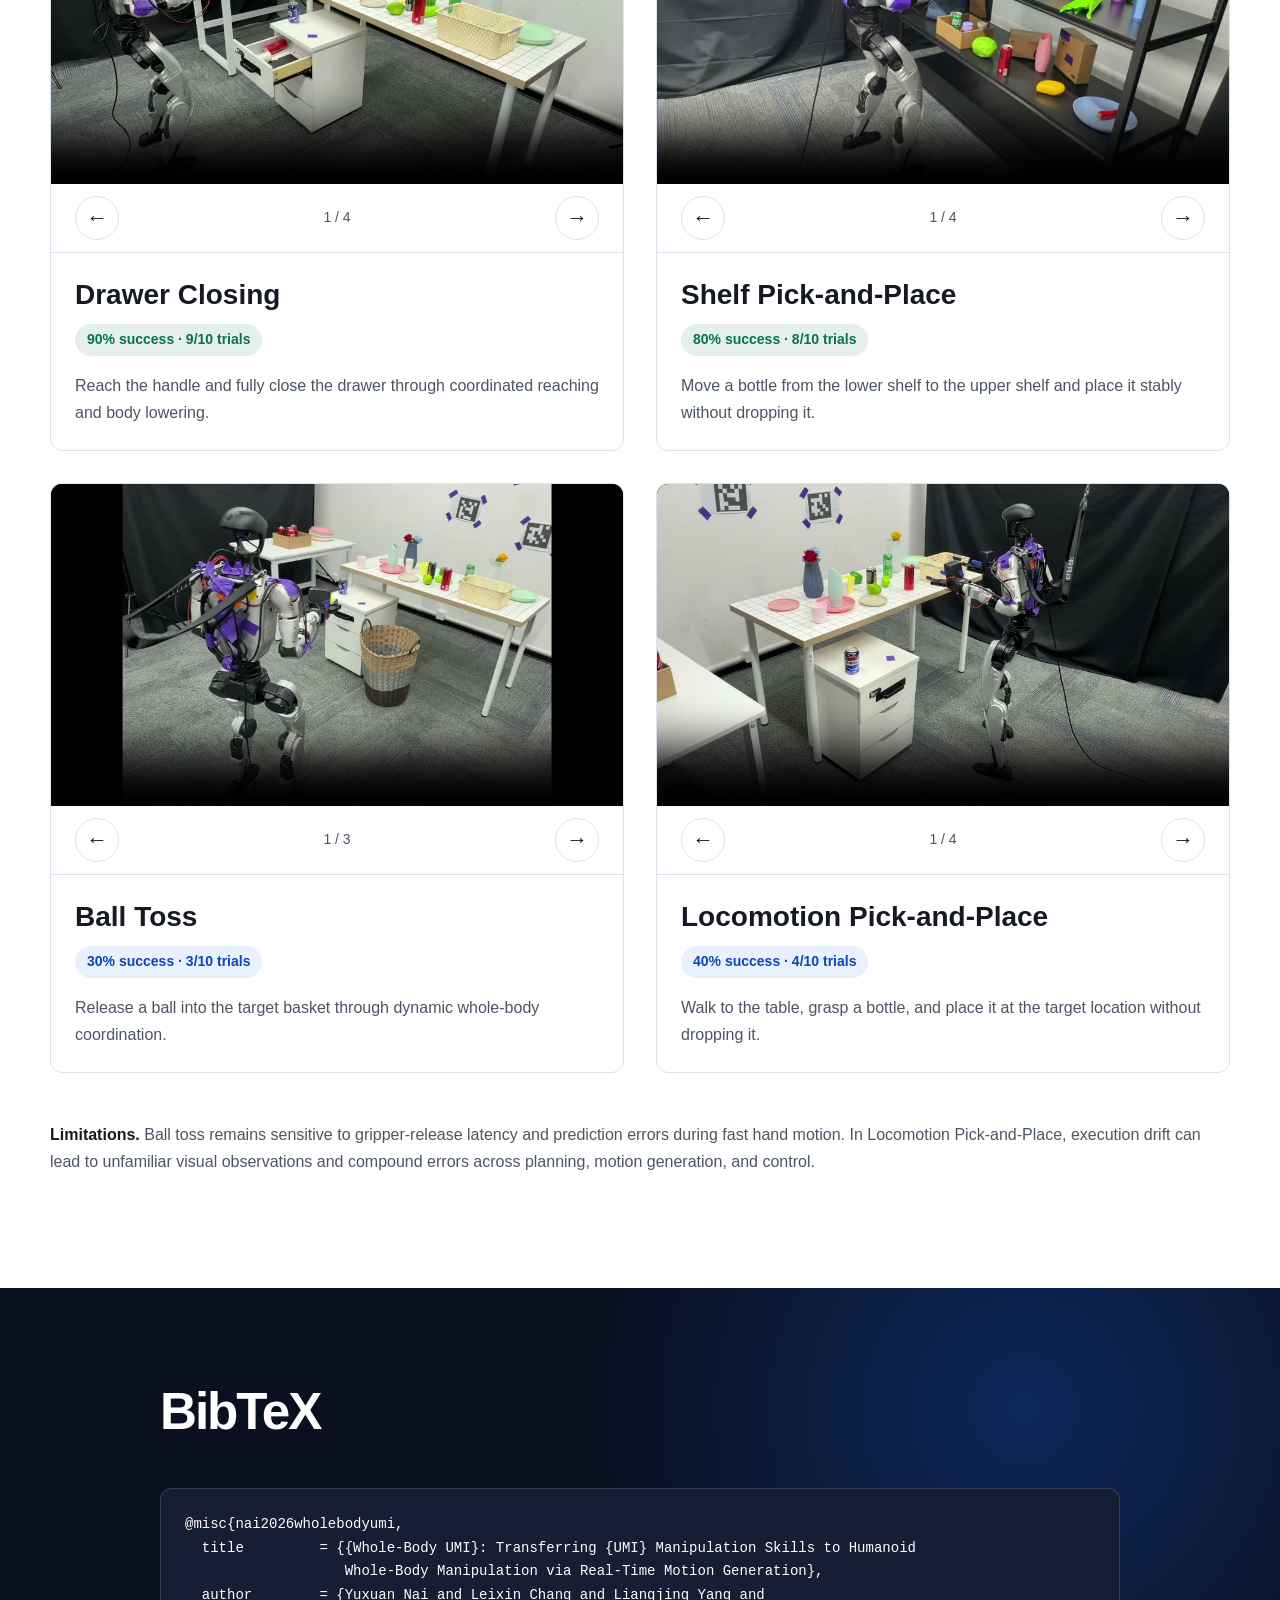
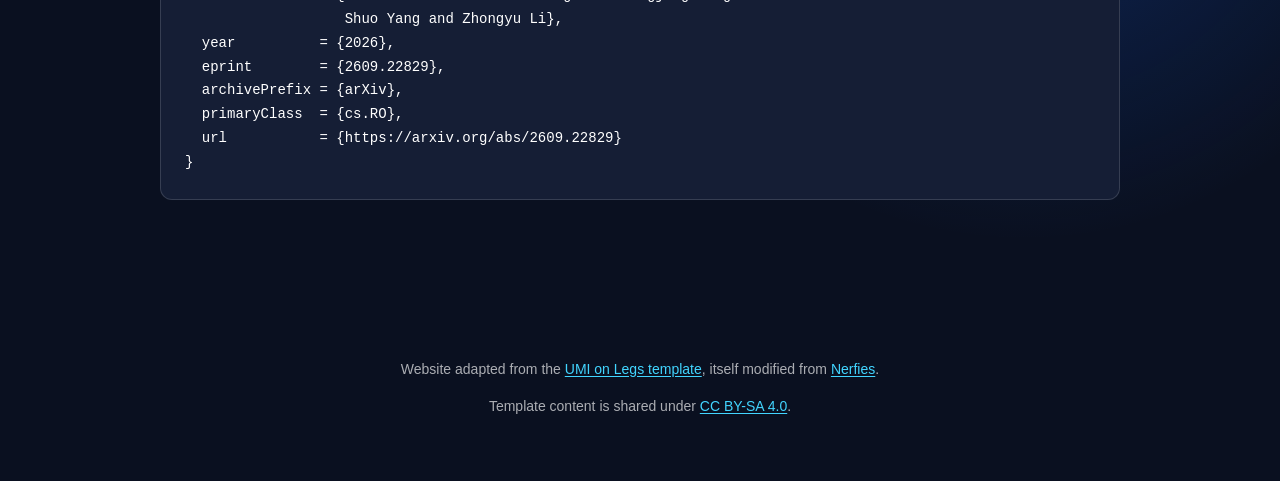
==== commit 33c9df19: "Publish named project website and update project video" ====
--- a/index.html
+++ b/index.html
@@ -9,16 +9,21 @@
   <meta property="og:title" content="Whole-Body UMI">
   <meta property="og:description" content="Transferring UMI Manipulation Skills to Humanoid Whole-Body Manipulation via Real-Time Motion Generation.">
   <meta property="og:type" content="website">
-  <meta property="og:image" content="./static/images/umi-prior/hero-montage-desktop.jpg?v=anonymous3">
+  <meta property="og:image" content="./static/images/umi-prior/hero-montage-desktop.jpg?v=public1">
   <meta property="og:url" content="https://wholebody-umi.github.io/">
   <meta name="citation_title" content="Whole-Body UMI: Transferring UMI Manipulation Skills to Humanoid Whole-Body Manipulation via Real-Time Motion Generation">
+  <meta name="citation_author" content="Yuxuan Nai">
+  <meta name="citation_author" content="Leixin Chang">
+  <meta name="citation_author" content="Liangjing Yang">
+  <meta name="citation_author" content="Shuo Yang">
+  <meta name="citation_author" content="Zhongyu Li">
   <meta name="citation_arxiv_id" content="2609.22829">
   <meta name="citation_publication_date" content="2026/09/19">
   <link rel="canonical" href="https://wholebody-umi.github.io/">
   <title>Whole-Body UMI: Transferring UMI Manipulation Skills to Humanoid Whole-Body Manipulation via Real-Time Motion Generation</title>
   <link rel="icon" href="./static/images/umi-prior/favicon.svg" type="image/svg+xml">
 
-  <link rel="stylesheet" href="./static/css/index.css?v=project-video2">
+  <link rel="stylesheet" href="./static/css/index.css?v=public3">
   <script defer src="./static/js/index.js?v=project-video2"></script>
 </head>
 <body>
@@ -27,11 +32,11 @@
   <header class="hero is-link is-fullheight project-hero" id="top">
     <div class="hero-video" aria-hidden="true">
       <video autoplay muted loop playsinline preload="none"
-        poster="./static/images/umi-prior/hero-montage-desktop.jpg?v=anonymous3"
-        data-mobile-poster="./static/images/umi-prior/hero-montage-mobile.jpg?v=anonymous3"
-        data-desktop-poster="./static/images/umi-prior/hero-montage-desktop.jpg?v=anonymous3"
-        data-mobile-src="./static/videos/hero-montage-mobile.mp4?v=anonymous3"
-        data-desktop-src="./static/videos/hero-montage.mp4?v=anonymous3"></video>
+        poster="./static/images/umi-prior/hero-montage-desktop.jpg?v=public1"
+        data-mobile-poster="./static/images/umi-prior/hero-montage-mobile.jpg?v=public1"
+        data-desktop-poster="./static/images/umi-prior/hero-montage-desktop.jpg?v=public1"
+        data-mobile-src="./static/videos/hero-montage-mobile.mp4?v=public1"
+        data-desktop-src="./static/videos/hero-montage.mp4?v=public1"></video>
     </div>
     <div class="overlay"></div>
 
@@ -40,7 +45,7 @@
         <div class="container is-max-widescreen">
           <div class="navbar-menu is-active">
             <div class="navbar-end">
-              <a class="navbar-item" href="./static/Whole-Body-UMI.pdf">
+              <a class="navbar-item" href="./static/Whole-Body-UMI.pdf?v=public1">
                 <span class="icon"><img src="./static/images/pdf.svg" width="18" height="18" alt=""></span>
                 <span>Paper</span>
               </a>
@@ -66,13 +71,20 @@
           Transferring UMI Manipulation Skills to Humanoid Whole-Body Manipulation via Real-Time Motion Generation
         </p>
         <div class="project-authors" aria-label="Authors">
-          <span>Anonymous Authors</span>
+          <span>Yuxuan Nai<sup>1,2</sup></span>
+          <span>Leixin Chang<sup>1</sup></span>
+          <span>Liangjing Yang<sup>1</sup></span>
+          <span>Shuo Yang<sup>3</sup></span>
+          <span>Zhongyu Li<sup>2,4</sup></span>
         </div>
         <div class="project-affiliations" aria-label="Author affiliations">
-          <span>Affiliations withheld for double-blind review</span>
+          <span><sup>1</sup> Zhejiang University</span>
+          <span><sup>2</sup> Hong Kong Embodied AI Lab</span>
+          <span><sup>3</sup> Mondo Robotics</span>
+          <span><sup>4</sup> The Chinese University of Hong Kong</span>
         </div>
         <div class="publication-links">
-          <a class="resource-button button is-dark" href="./static/Whole-Body-UMI.pdf">
+          <a class="resource-button button is-dark" href="./static/Whole-Body-UMI.pdf?v=public1">
             <span class="icon"><img src="./static/images/pdf.svg" width="18" height="18" alt=""></span>
             <span>Paper</span>
           </a>
@@ -127,14 +139,14 @@
           <h2 class="section-title" id="video-title">Project Video</h2>
         </div>
         <div class="media-frame youtube-frame">
-          <iframe src="https://www.youtube.com/embed/XSXdkqI5Bn8"
+          <iframe src="https://www.youtube.com/embed/FcBPzrWIMck"
             title="Whole-Body UMI project video"
             loading="lazy"
             allow="accelerometer; autoplay; clipboard-write; encrypted-media; gyroscope; picture-in-picture; web-share"
             referrerpolicy="strict-origin-when-cross-origin"
             allowfullscreen></iframe>
         </div>
-        <p class="youtube-fallback">If the player is unavailable, <a href="https://youtu.be/XSXdkqI5Bn8" target="_blank" rel="noopener">watch the video on YouTube</a>.</p>
+        <p class="youtube-fallback">If the player is unavailable, <a href="https://youtu.be/FcBPzrWIMck" target="_blank" rel="noopener">watch the video on YouTube</a>.</p>
       </div>
     </section>
 
@@ -155,8 +167,8 @@
           <h2 class="section-title" id="teaser-title">UMI Skill Transfer</h2>
         </div>
         <figure class="media-frame is-technical">
-          <a class="vector-figure-link" href="./static/images/umi-prior/wb-umi-teaser.svg?v=anonymous1" target="_blank" rel="noopener" aria-label="Open full-size figure: Whole-Body UMI task overview (opens in a new tab)">
-            <img src="./static/images/umi-prior/wb-umi-teaser.svg?v=anonymous1" width="1494" height="536" loading="lazy" decoding="async" alt="Anonymized UMI collection, generated motion references, and G1 execution for drawer closing, shelf pick-and-place, ball toss, and locomotion pick-and-place">
+          <a class="vector-figure-link" href="./static/images/umi-prior/wb-umi-teaser.svg?v=public1" target="_blank" rel="noopener" aria-label="Open full-size figure: Whole-Body UMI task overview (opens in a new tab)">
+            <img src="./static/images/umi-prior/wb-umi-teaser.svg?v=public1" width="1494" height="536" loading="lazy" decoding="async" alt="UMI collection, generated motion references, and G1 execution for drawer closing, shelf pick-and-place, ball toss, and locomotion pick-and-place">
             <span class="vector-figure-action">Open full-size SVG</span>
           </a>
           <figcaption>Human-collected UMI trajectories are converted into whole-body motion references and executed by a real 29-DoF G1 humanoid.</figcaption>
@@ -511,15 +523,16 @@
         <div class="section-heading is-left">
           <h2 class="section-title" id="citation-title">BibTeX</h2>
         </div>
-        <pre class="bibtex"><code>@article{anonymous2026wholebodyumi,
+        <pre class="bibtex"><code>@misc{nai2026wholebodyumi,
   title         = {{Whole-Body UMI}: Transferring {UMI} Manipulation Skills to Humanoid
                    Whole-Body Manipulation via Real-Time Motion Generation},
-  author        = {Anonymous Authors},
+  author        = {Yuxuan Nai and Leixin Chang and Liangjing Yang and
+                   Shuo Yang and Zhongyu Li},
   year          = {2026},
   eprint        = {2609.22829},
   archivePrefix = {arXiv},
   primaryClass  = {cs.RO},
-  note          = {Under review}
+  url           = {https://arxiv.org/abs/2609.22829}
 }</code></pre>
       </div>
     </section>
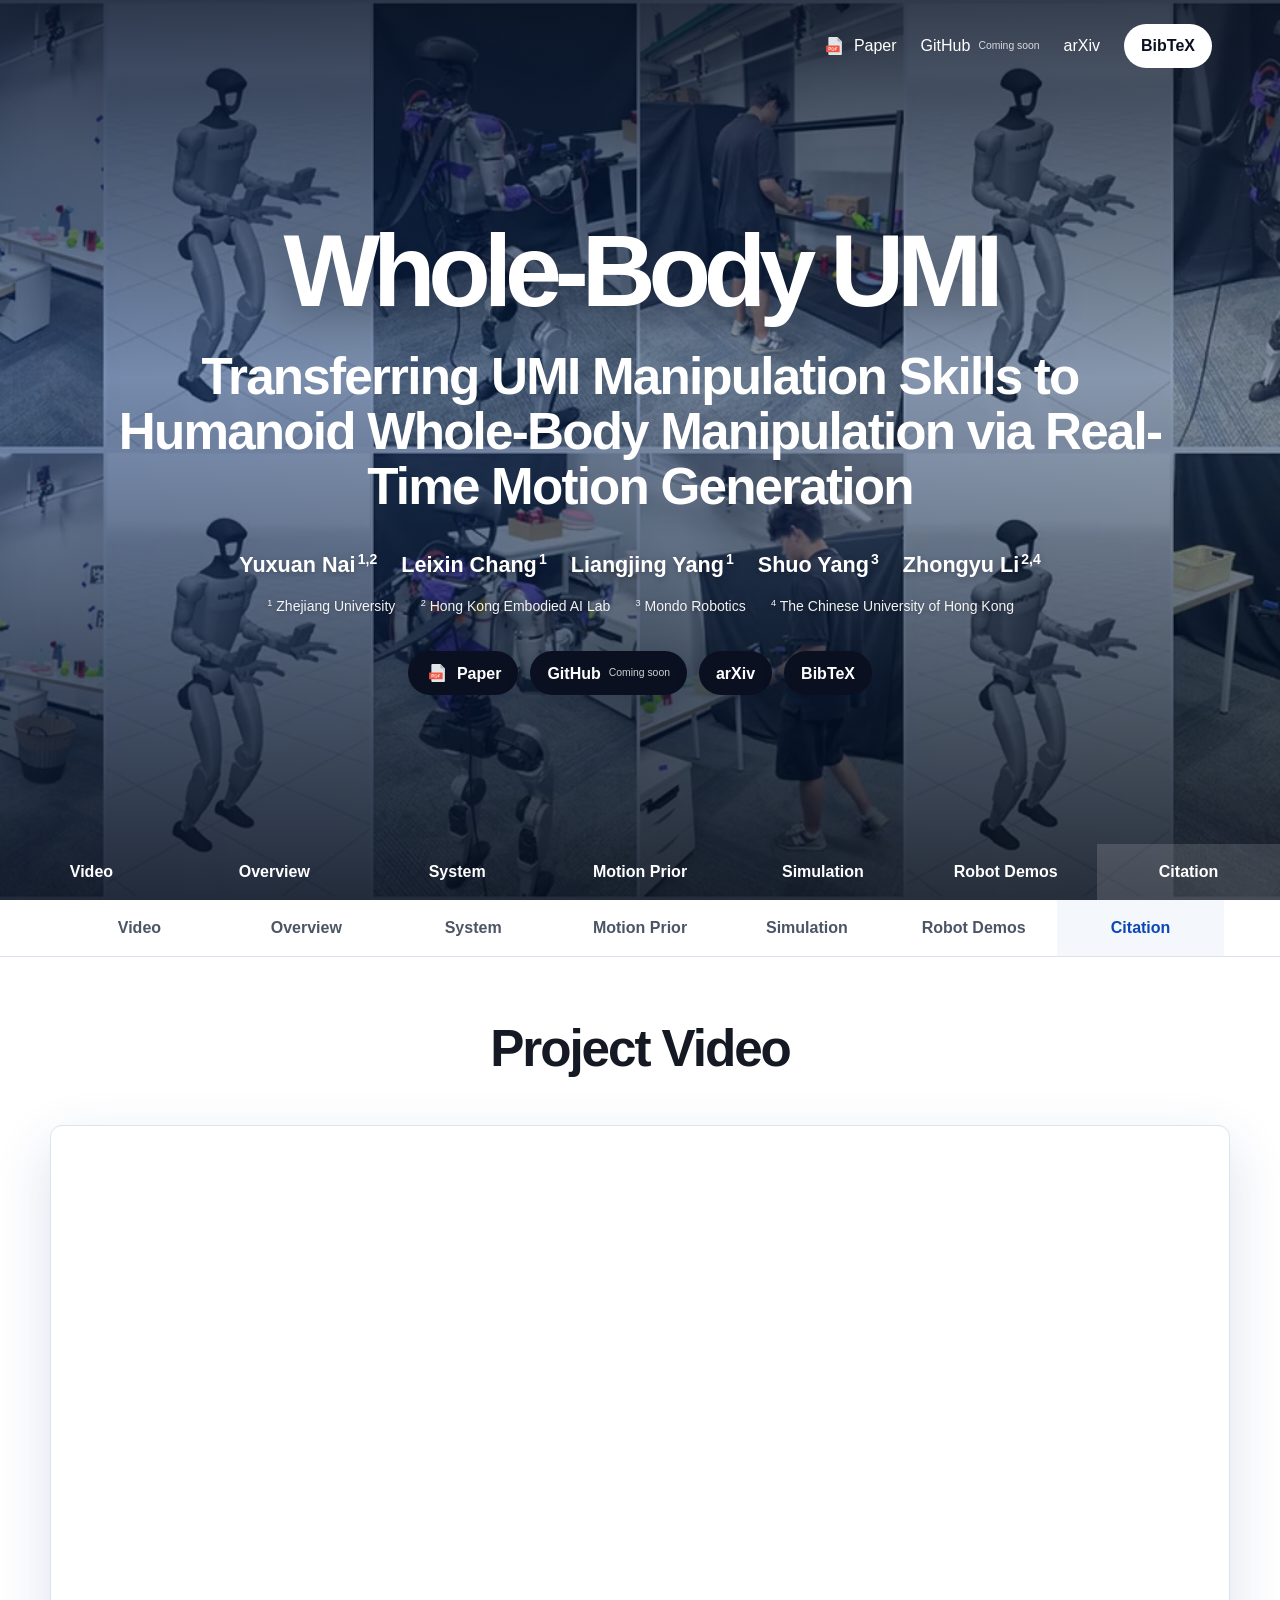
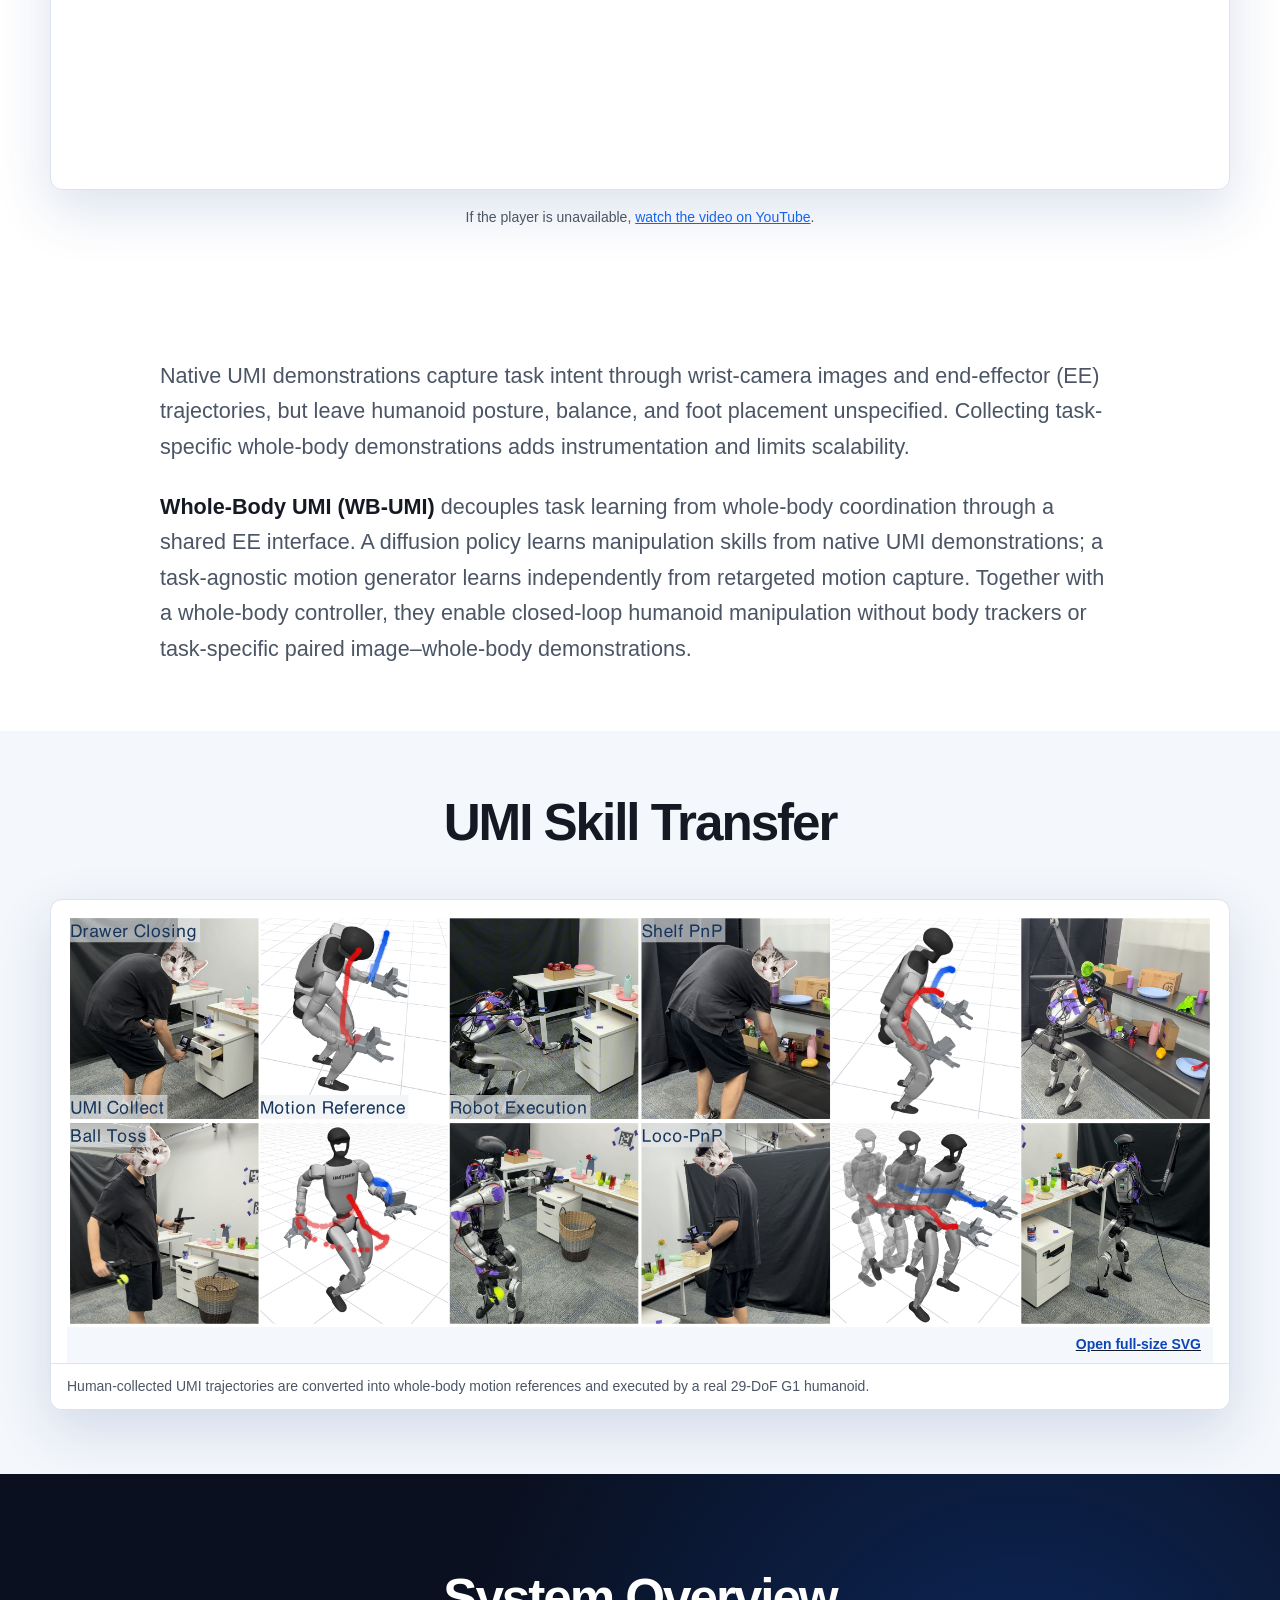
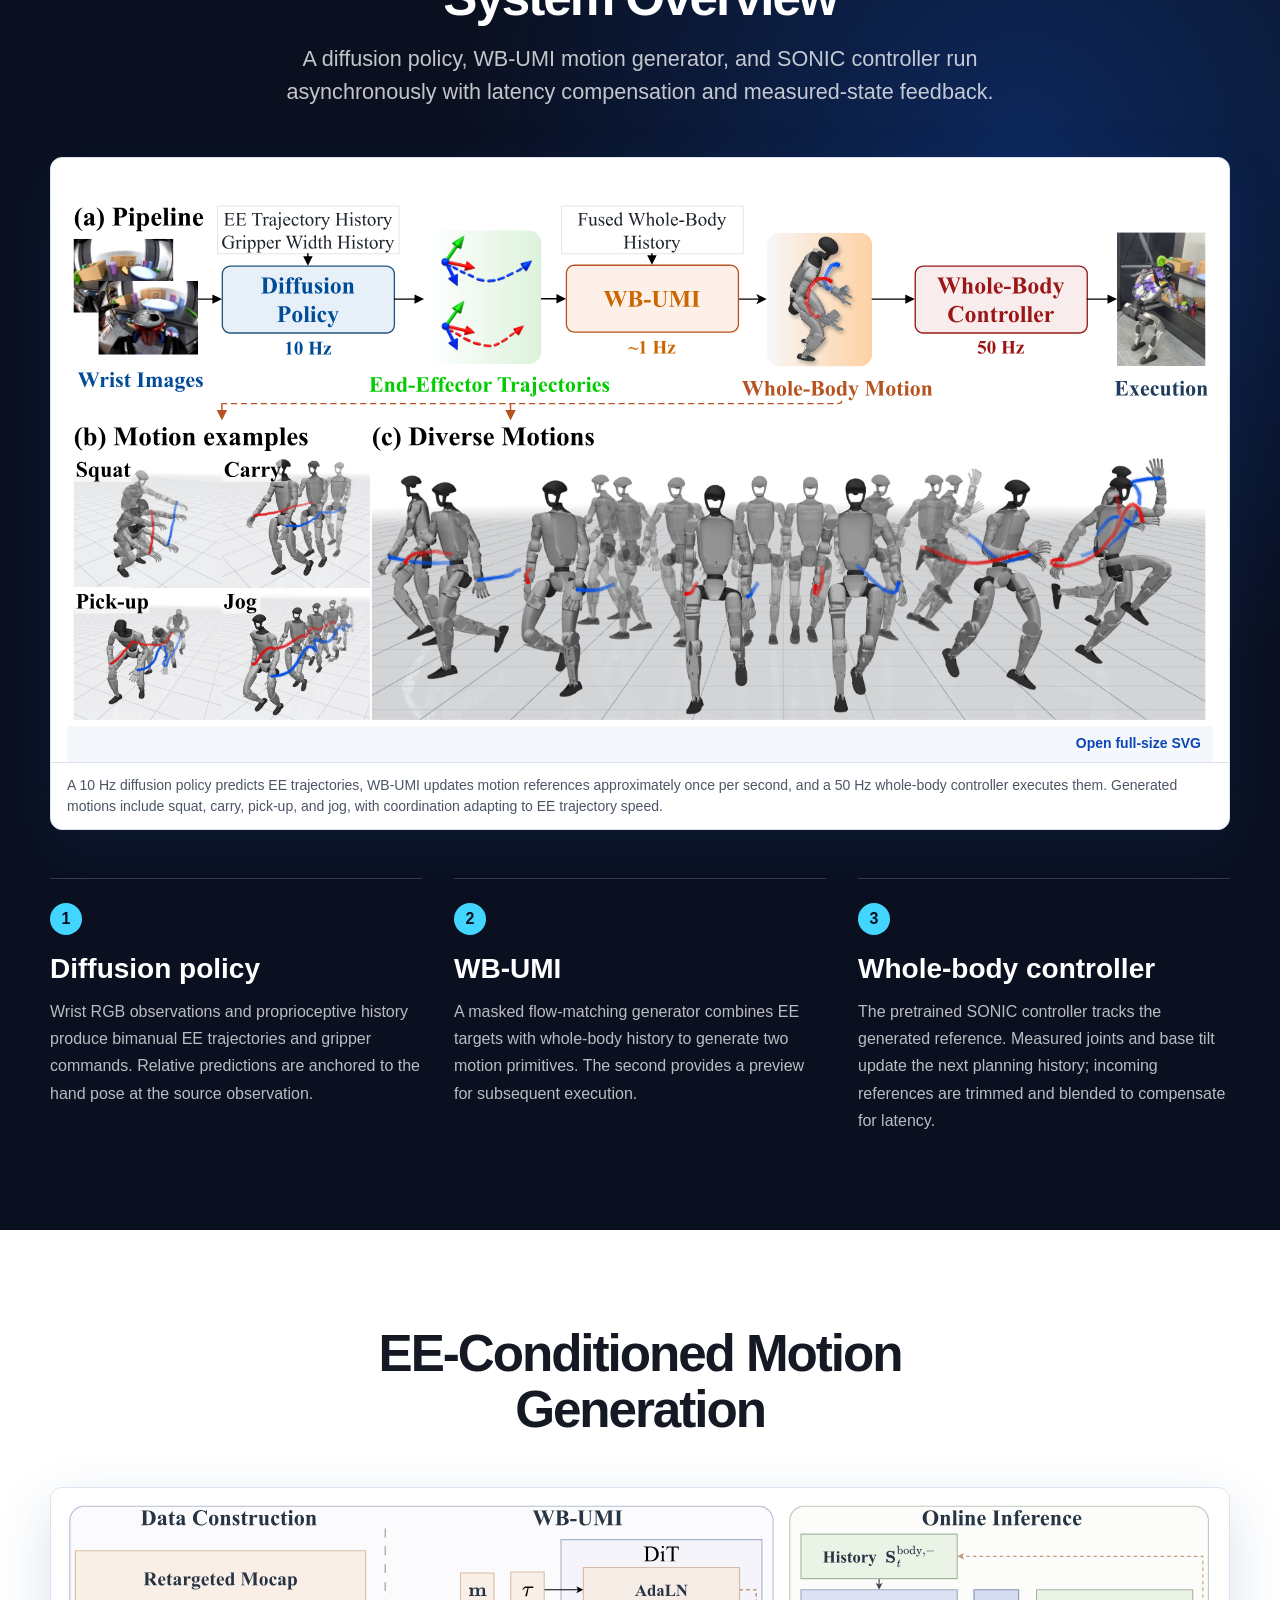
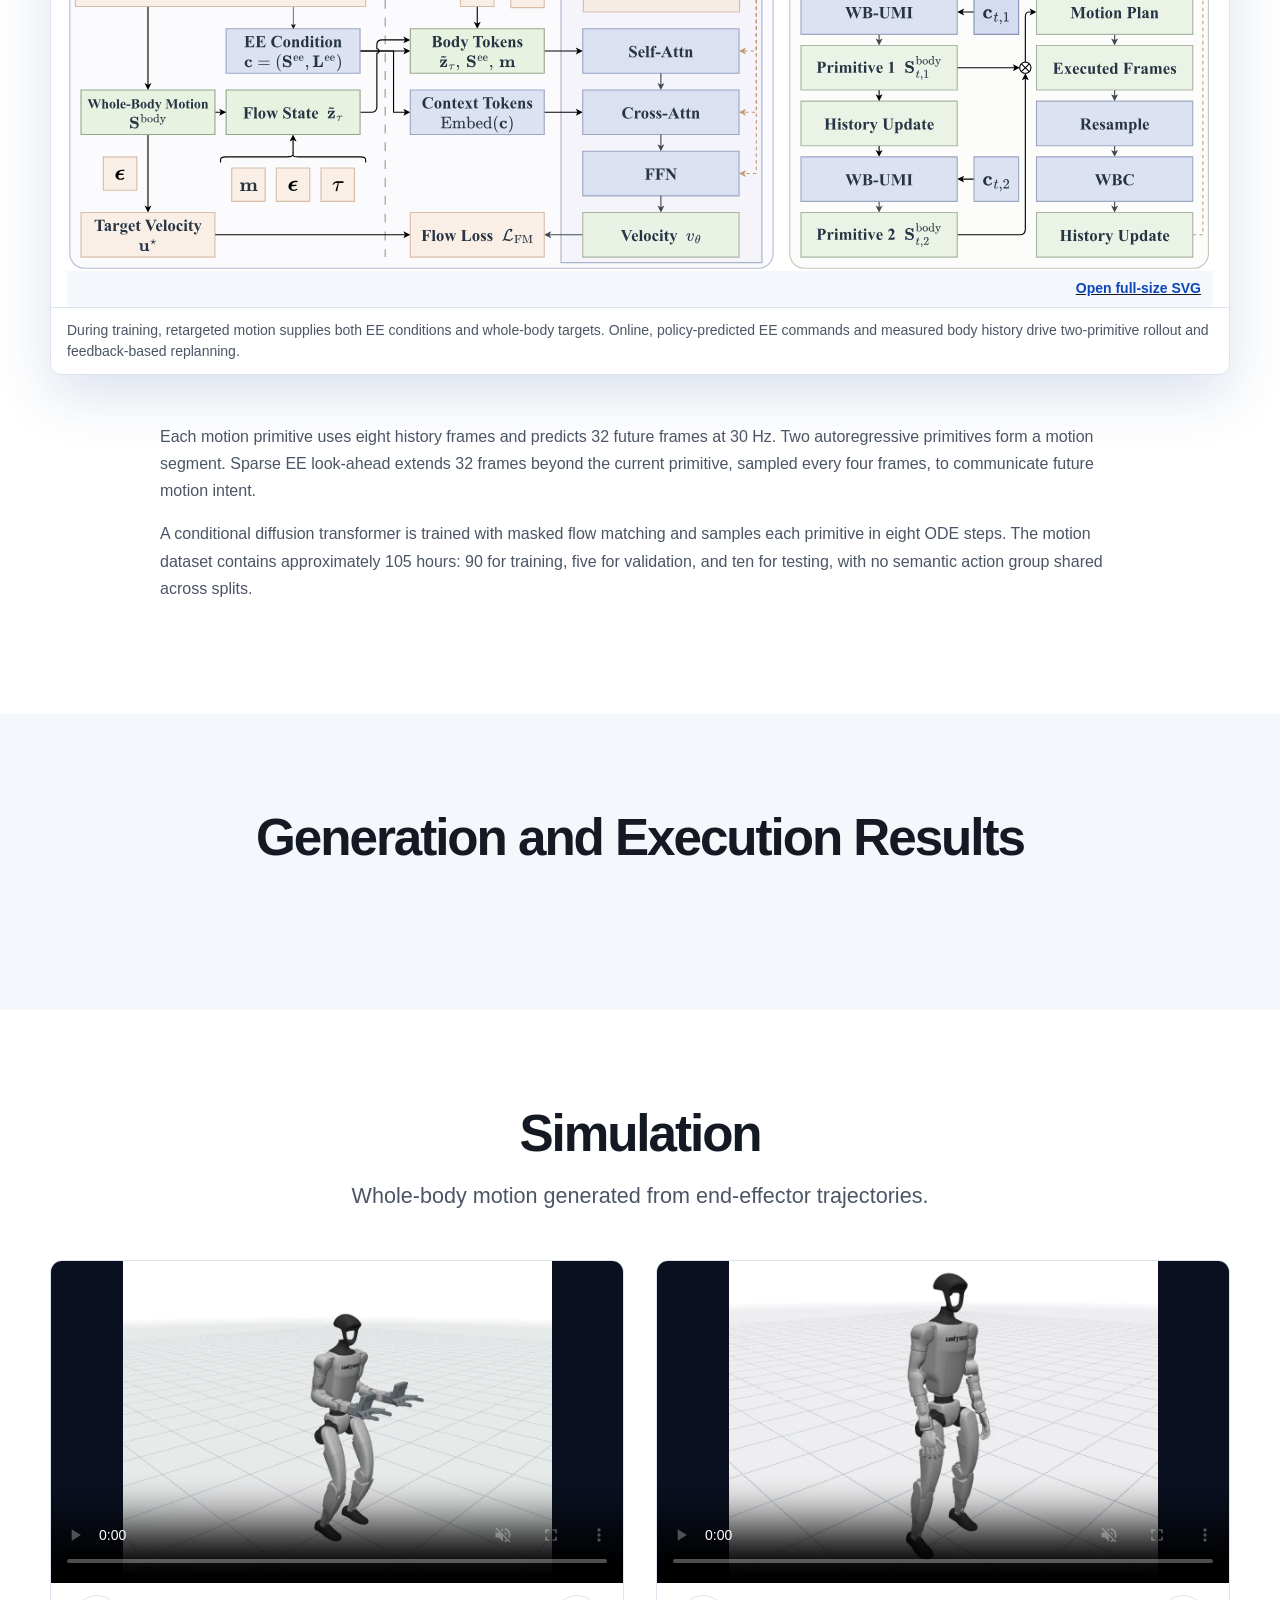
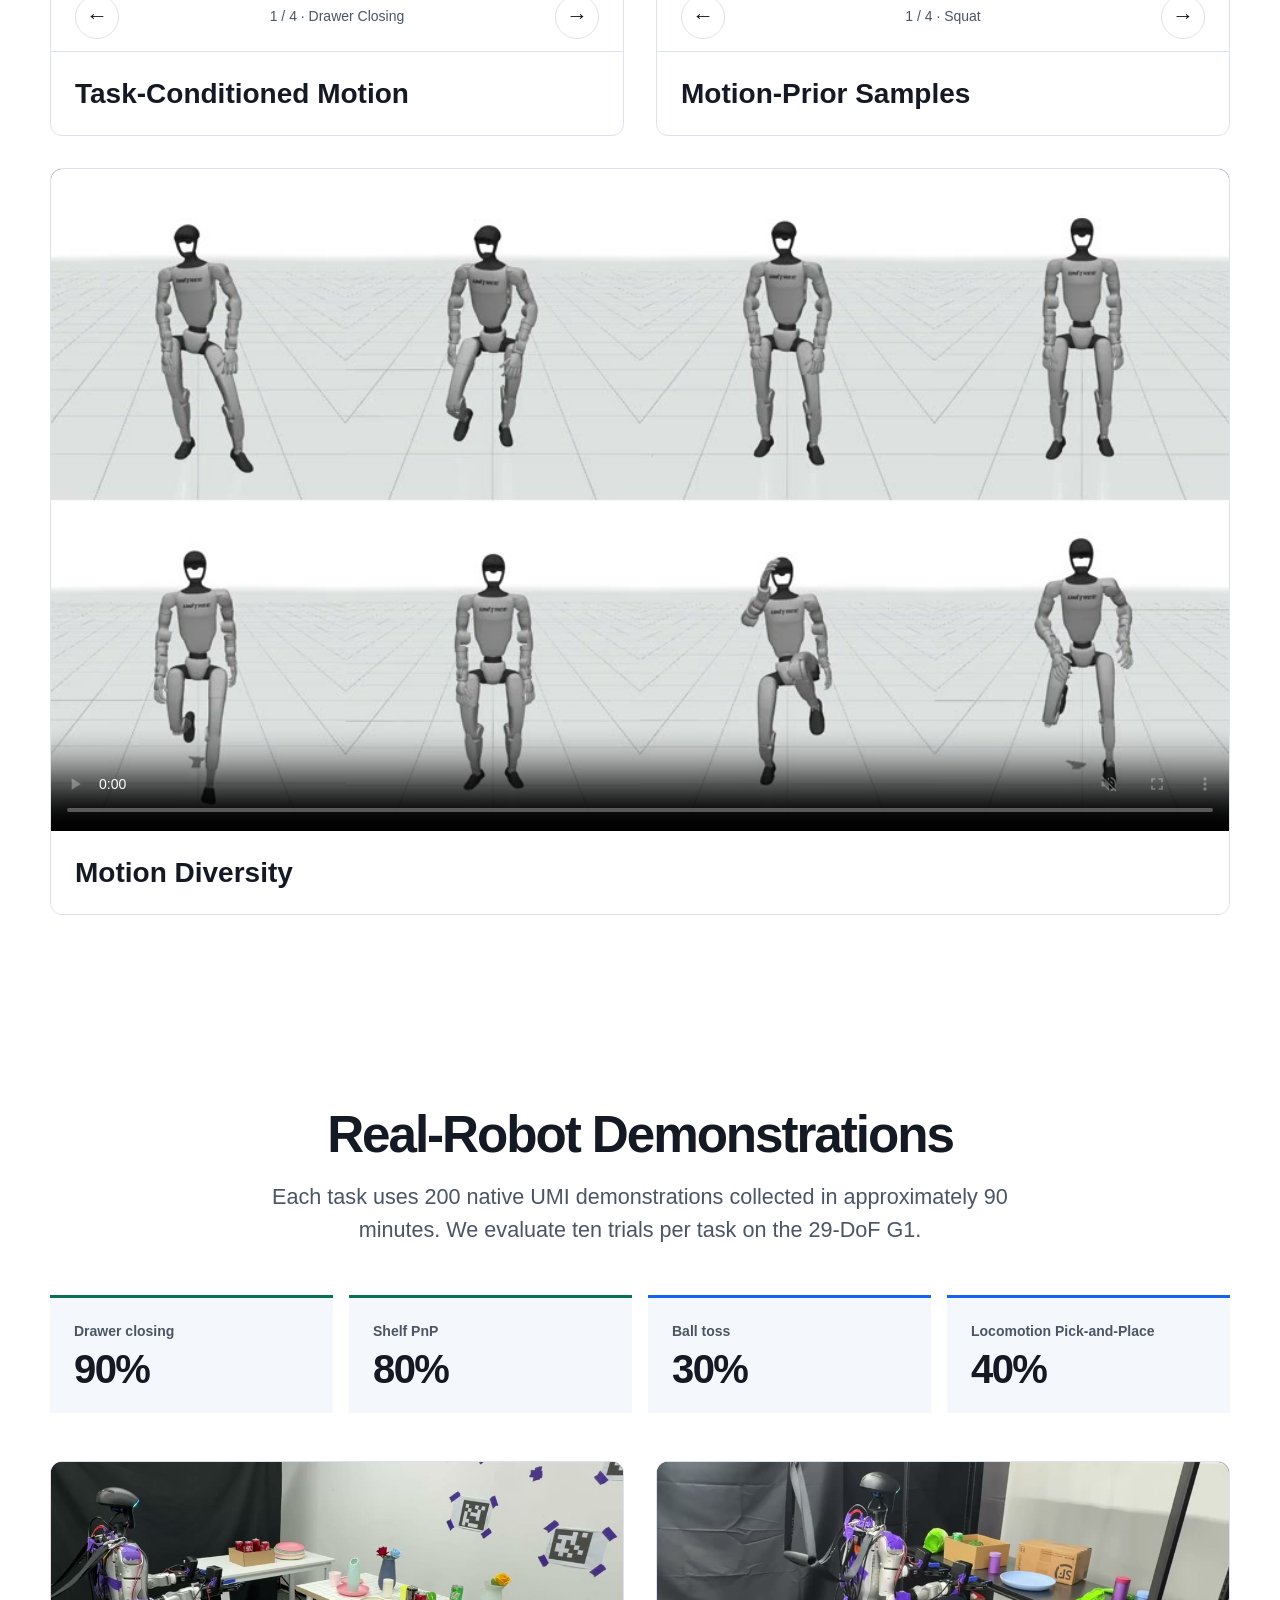
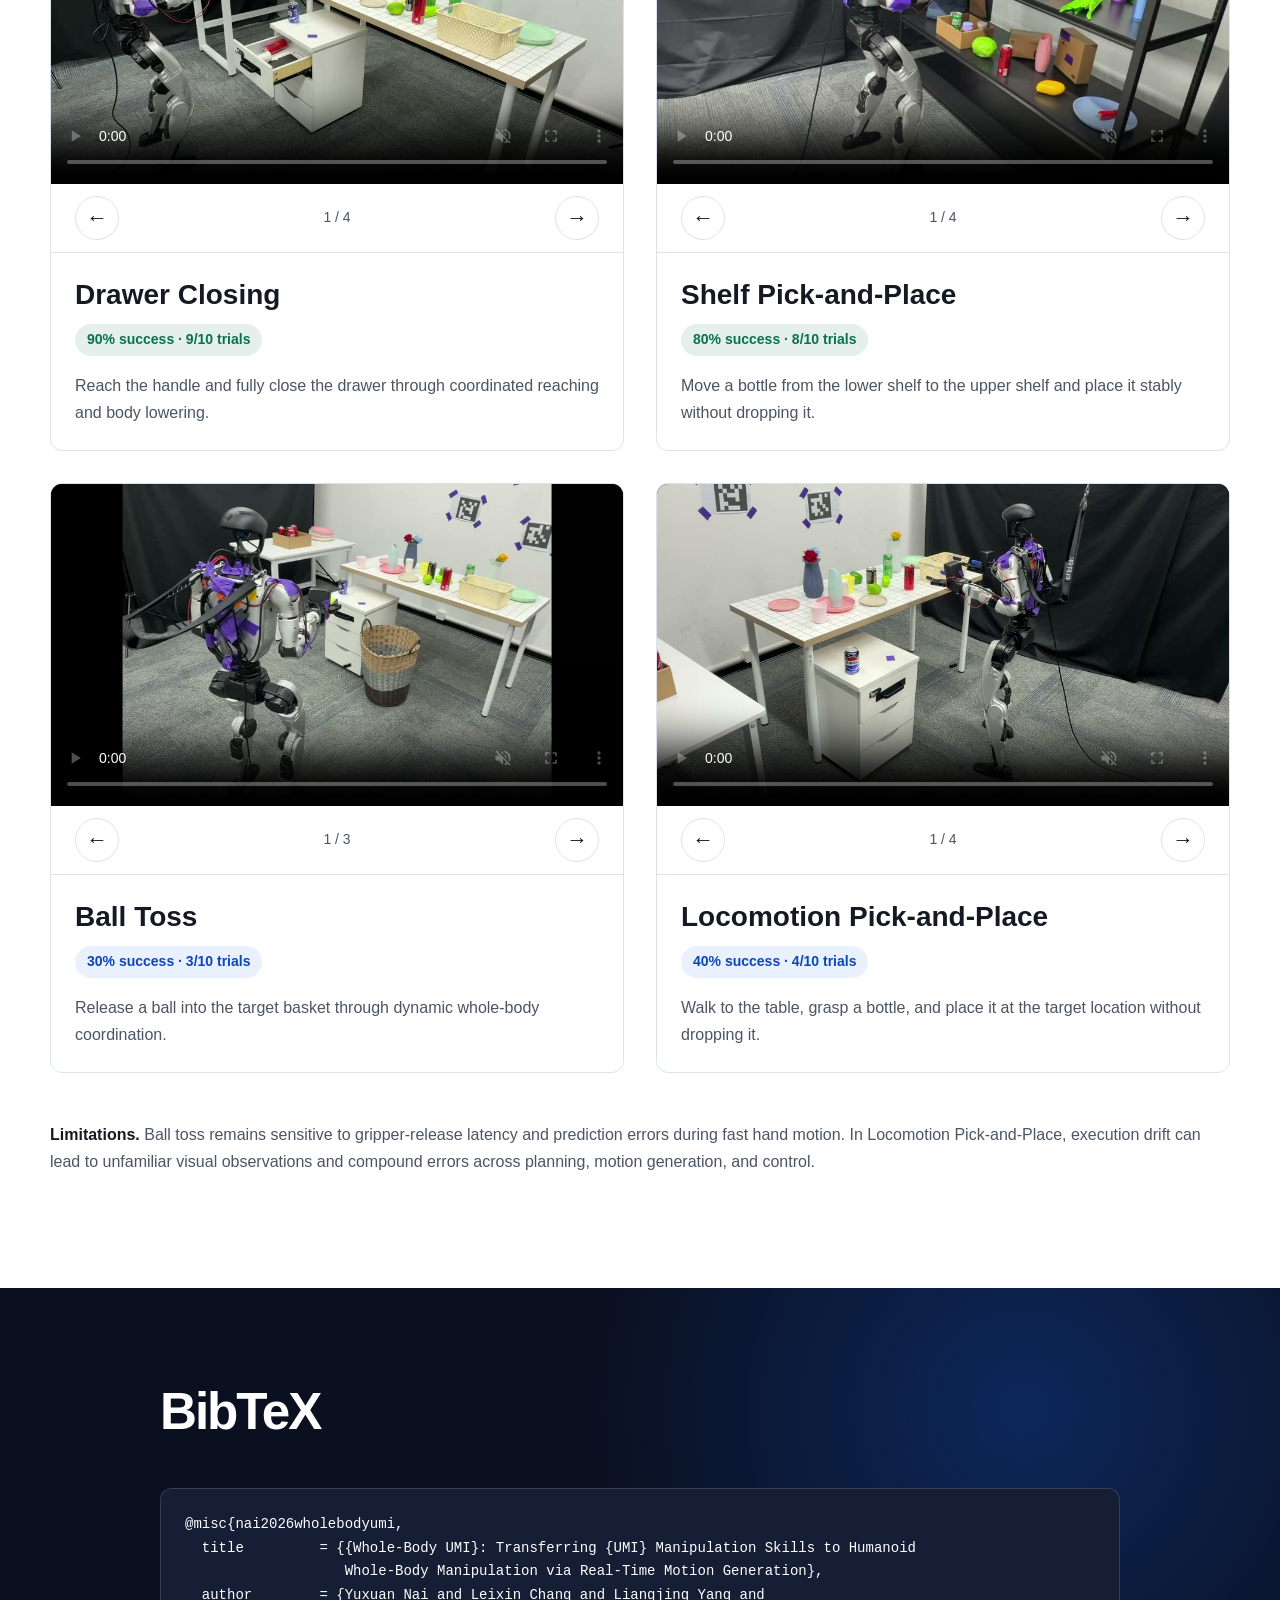
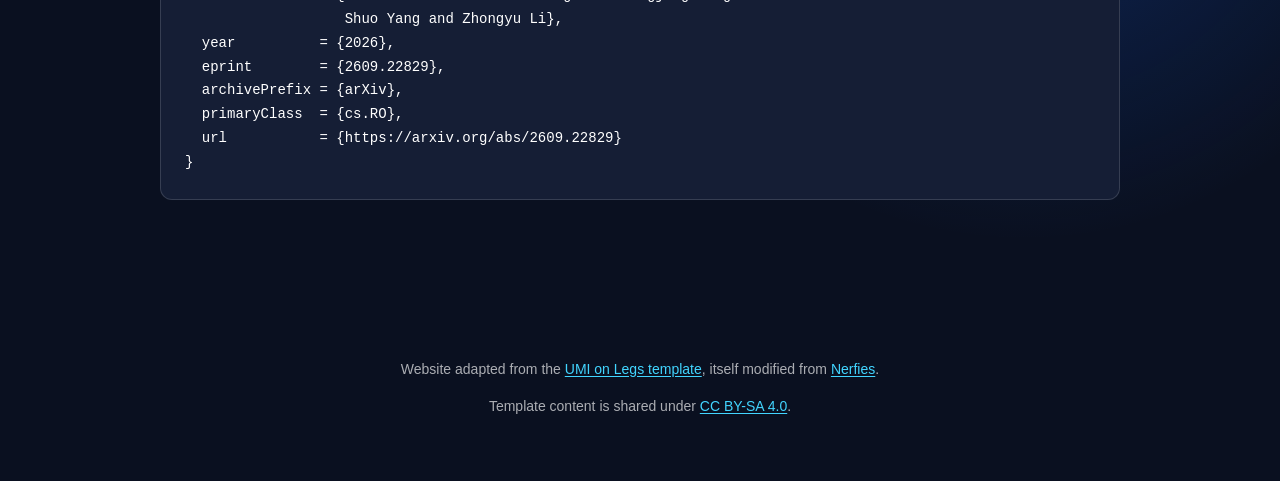
==== commit f0bd27e3: "Link author names to their homepages" ====
--- a/index.html
+++ b/index.html
@@ -23,7 +23,7 @@
   <title>Whole-Body UMI: Transferring UMI Manipulation Skills to Humanoid Whole-Body Manipulation via Real-Time Motion Generation</title>
   <link rel="icon" href="./static/images/umi-prior/favicon.svg" type="image/svg+xml">
 
-  <link rel="stylesheet" href="./static/css/index.css?v=public3">
+  <link rel="stylesheet" href="./static/css/index.css?v=public4">
   <script defer src="./static/js/index.js?v=project-video2"></script>
 </head>
 <body>
@@ -71,11 +71,11 @@
           Transferring UMI Manipulation Skills to Humanoid Whole-Body Manipulation via Real-Time Motion Generation
         </p>
         <div class="project-authors" aria-label="Authors">
-          <span>Yuxuan Nai<sup>1,2</sup></span>
-          <span>Leixin Chang<sup>1</sup></span>
-          <span>Liangjing Yang<sup>1</sup></span>
-          <span>Shuo Yang<sup>3</sup></span>
-          <span>Zhongyu Li<sup>2,4</sup></span>
+          <span><a href="https://lytingn.github.io/" target="_blank" rel="noopener">Yuxuan Nai</a><sup>1,2</sup></span>
+          <span><a href="https://leixinjonaschang.github.io/" target="_blank" rel="noopener">Leixin Chang</a><sup>1</sup></span>
+          <span><a href="https://zjui.intl.zju.edu.cn/en/node/783" target="_blank" rel="noopener">Liangjing Yang</a><sup>1</sup></span>
+          <span><a href="https://shuoyangrobotics.github.io/" target="_blank" rel="noopener">Shuo Yang</a><sup>3</sup></span>
+          <span><a href="https://zyliatzju.github.io/" target="_blank" rel="noopener">Zhongyu Li</a><sup>2,4</sup></span>
         </div>
         <div class="project-affiliations" aria-label="Author affiliations">
           <span><sup>1</sup> Zhejiang University</span>
--- a/static/css/index.css
+++ b/static/css/index.css
@@ -356,6 +356,18 @@
   font-weight: 600;
 }
 
+.project-authors a {
+  color: inherit;
+  text-decoration: none;
+}
+
+.project-authors a:hover,
+.project-authors a:focus-visible {
+  color: var(--color-white);
+  text-decoration: underline;
+  text-underline-offset: 0.15em;
+}
+
 .project-affiliations {
   margin-block-start: var(--space-3);
   font-size: var(--type-small);
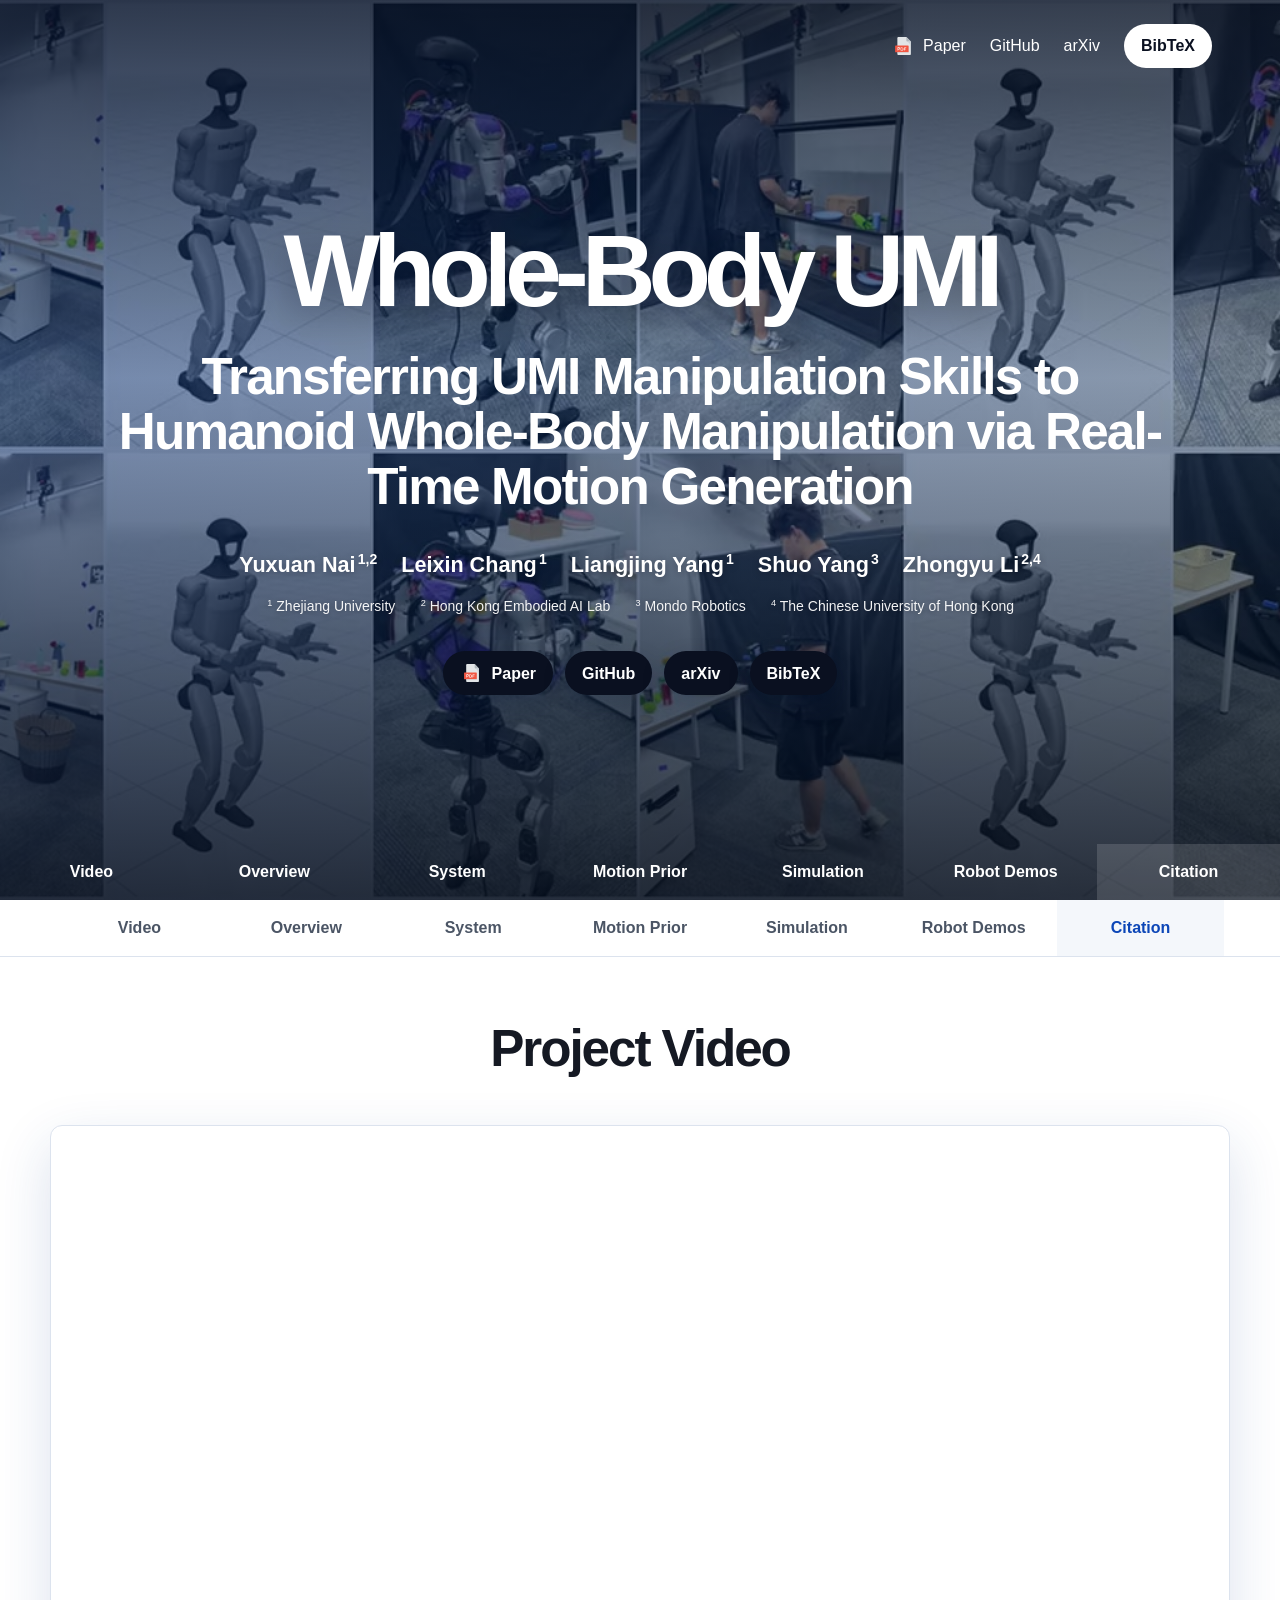
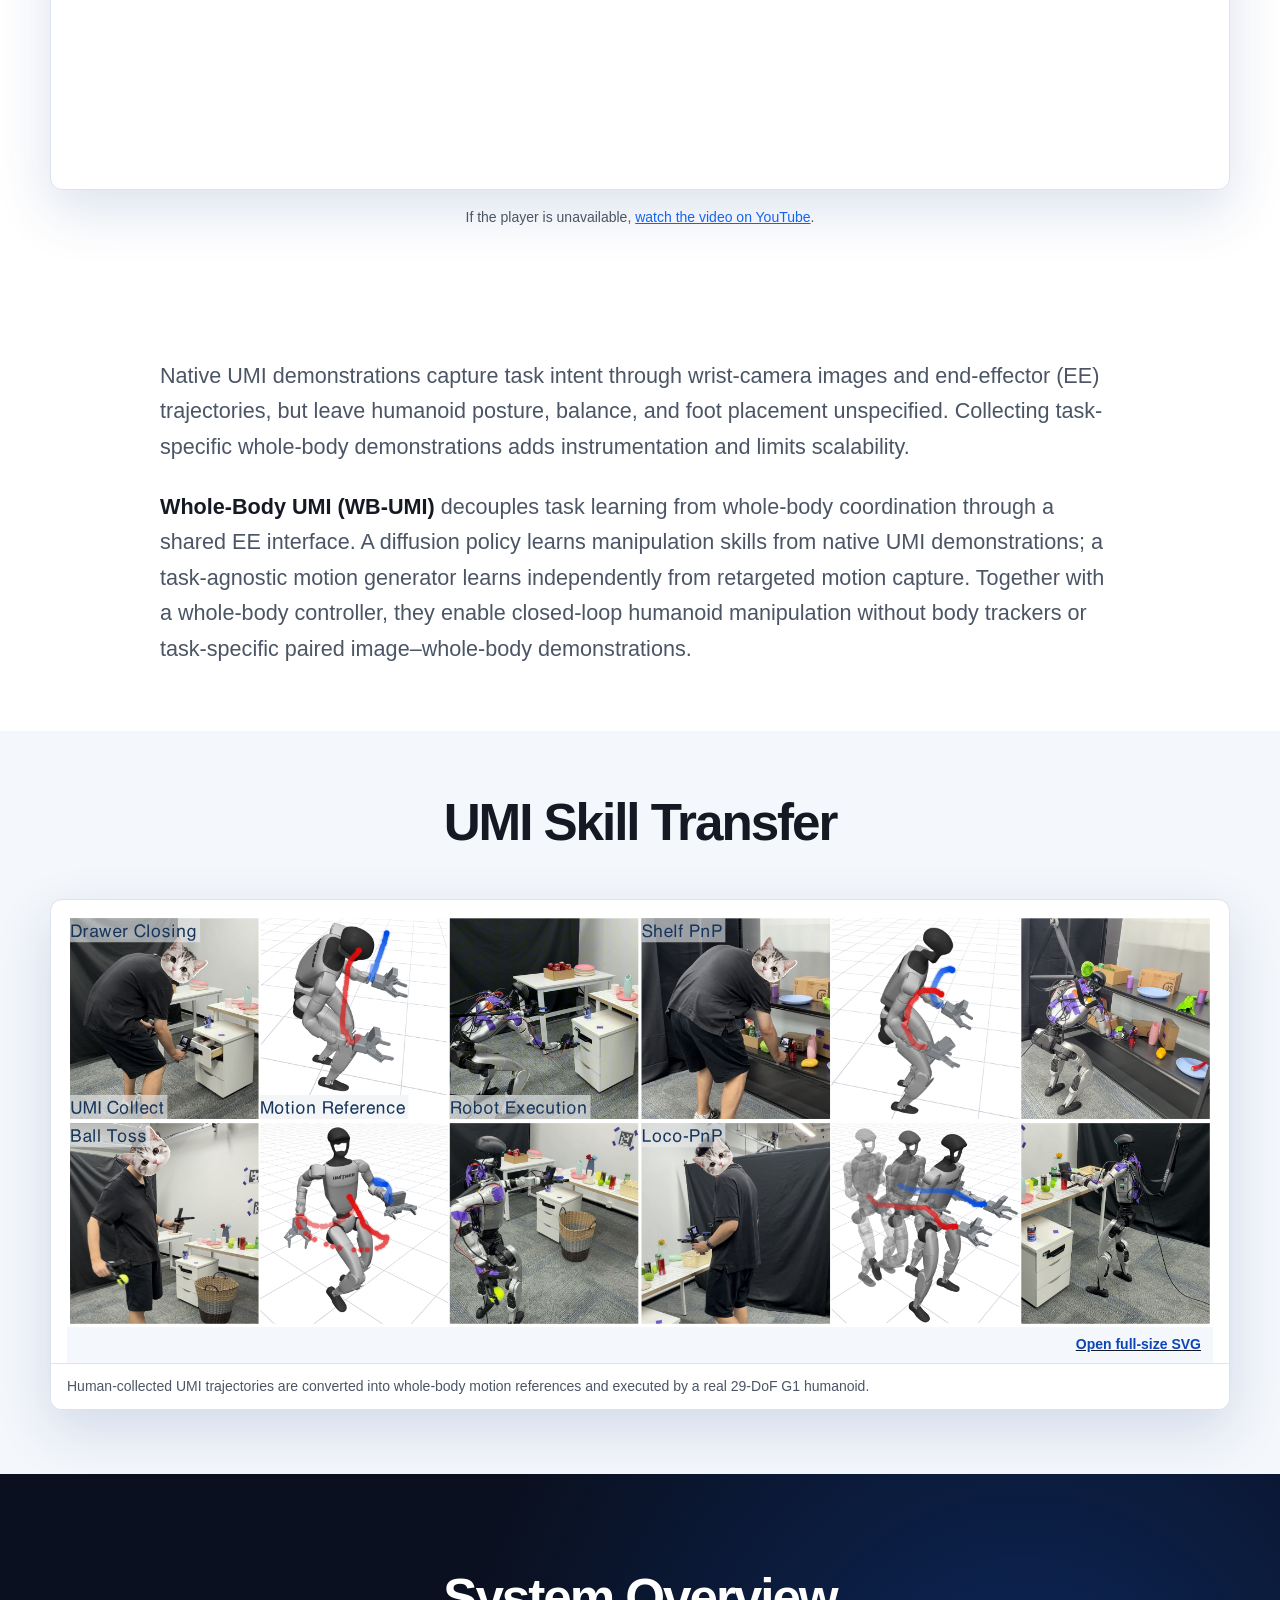
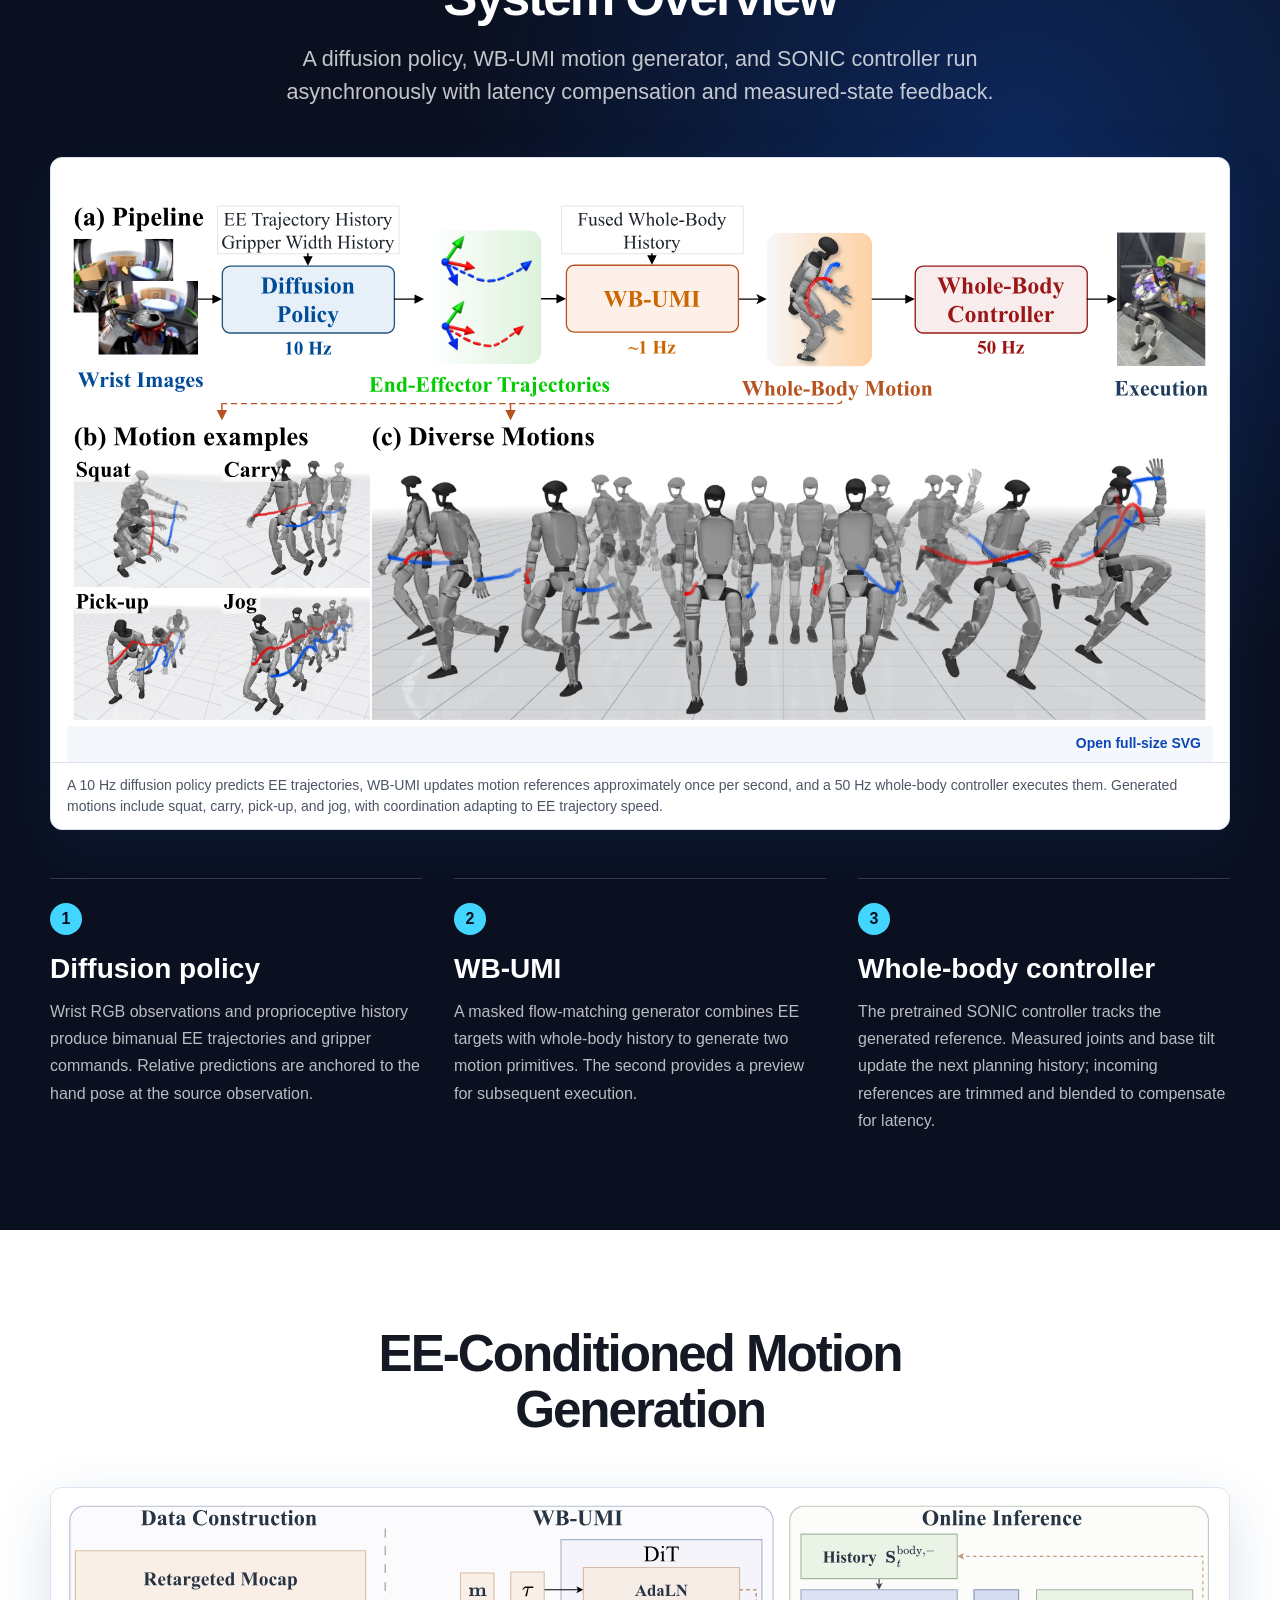
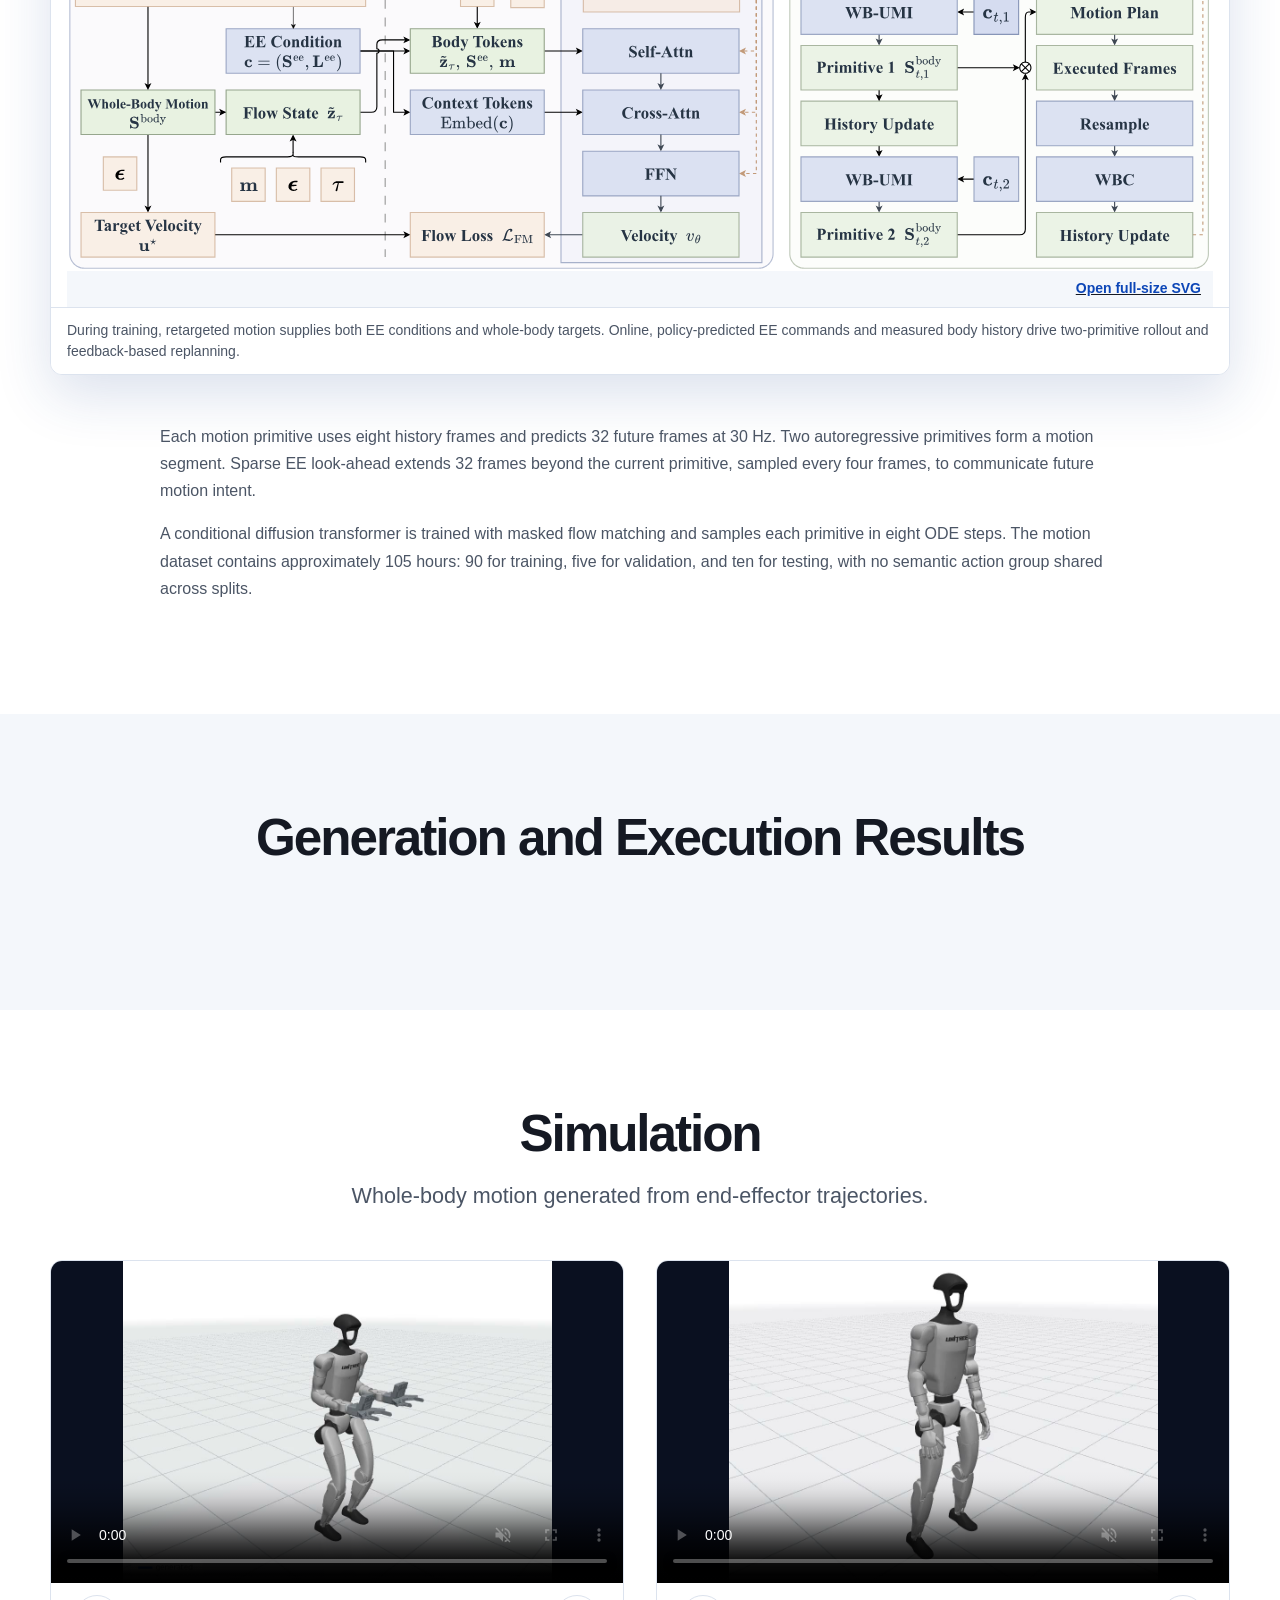
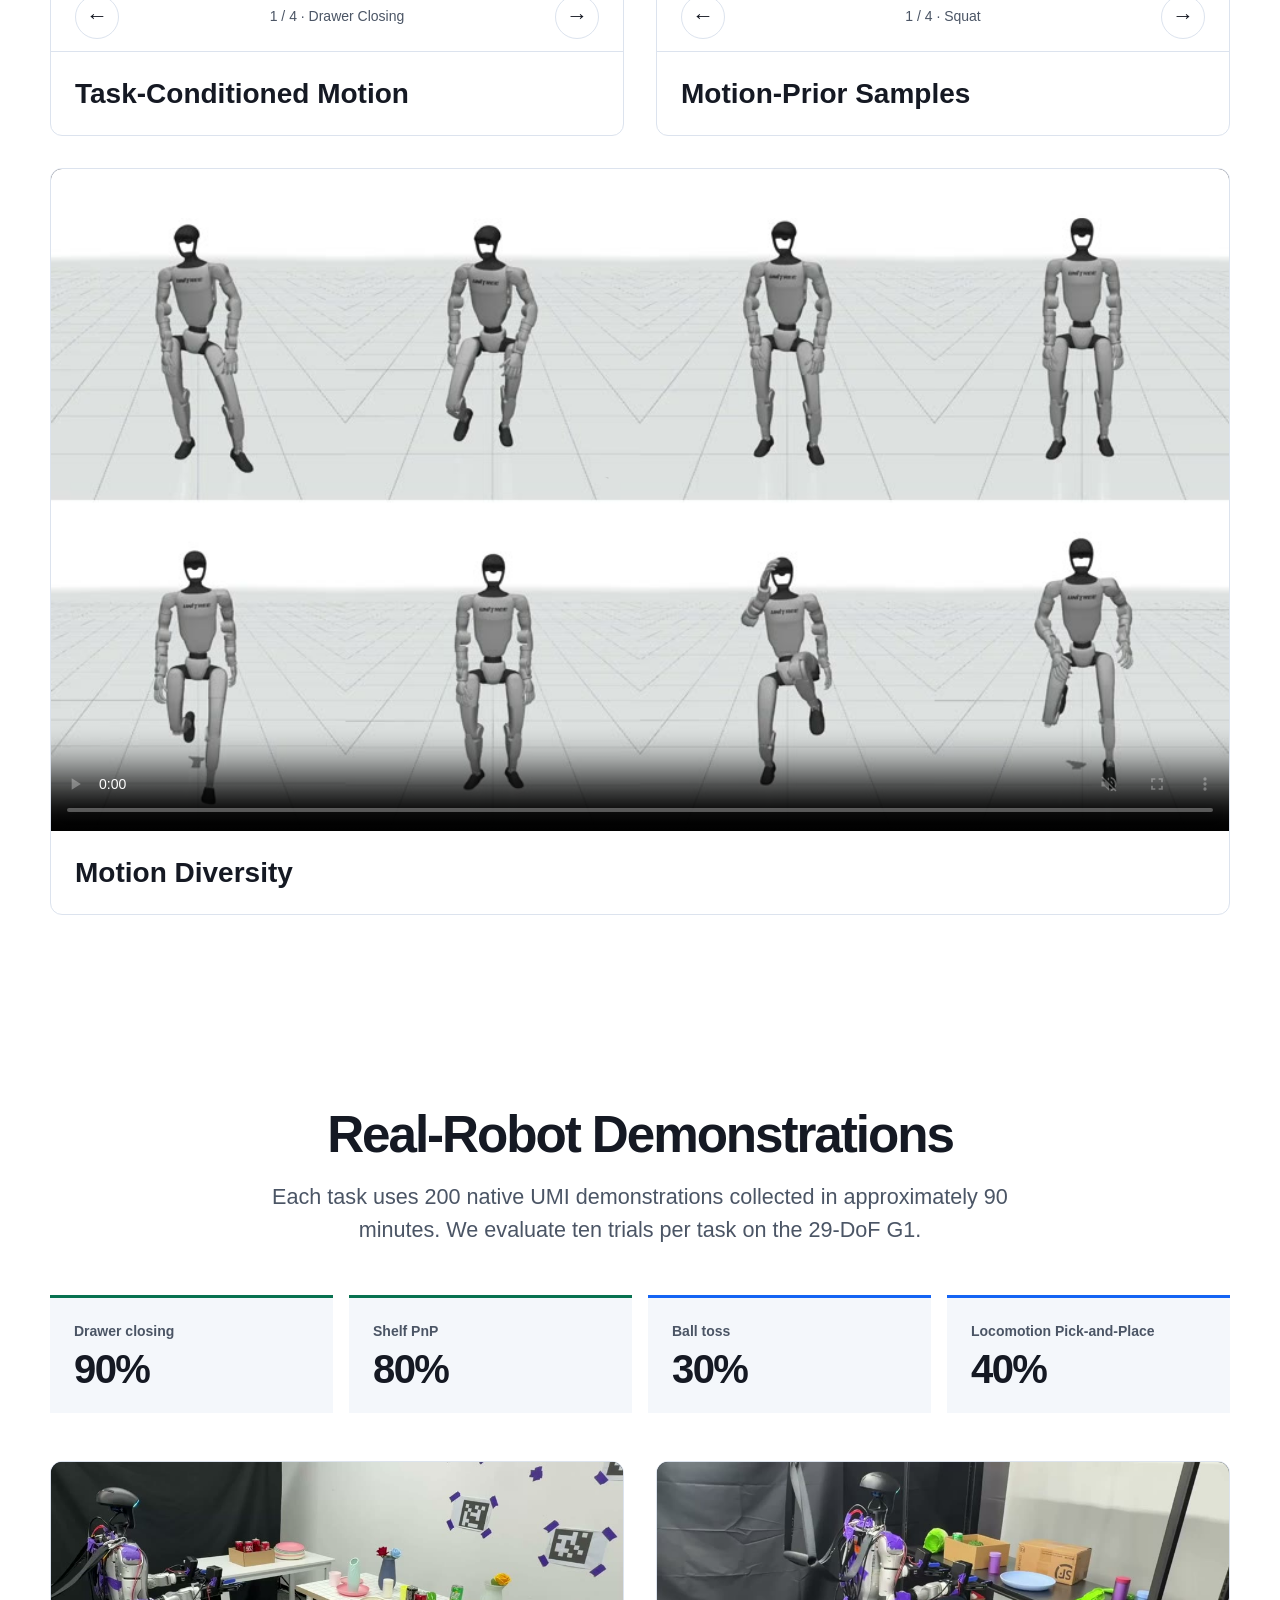
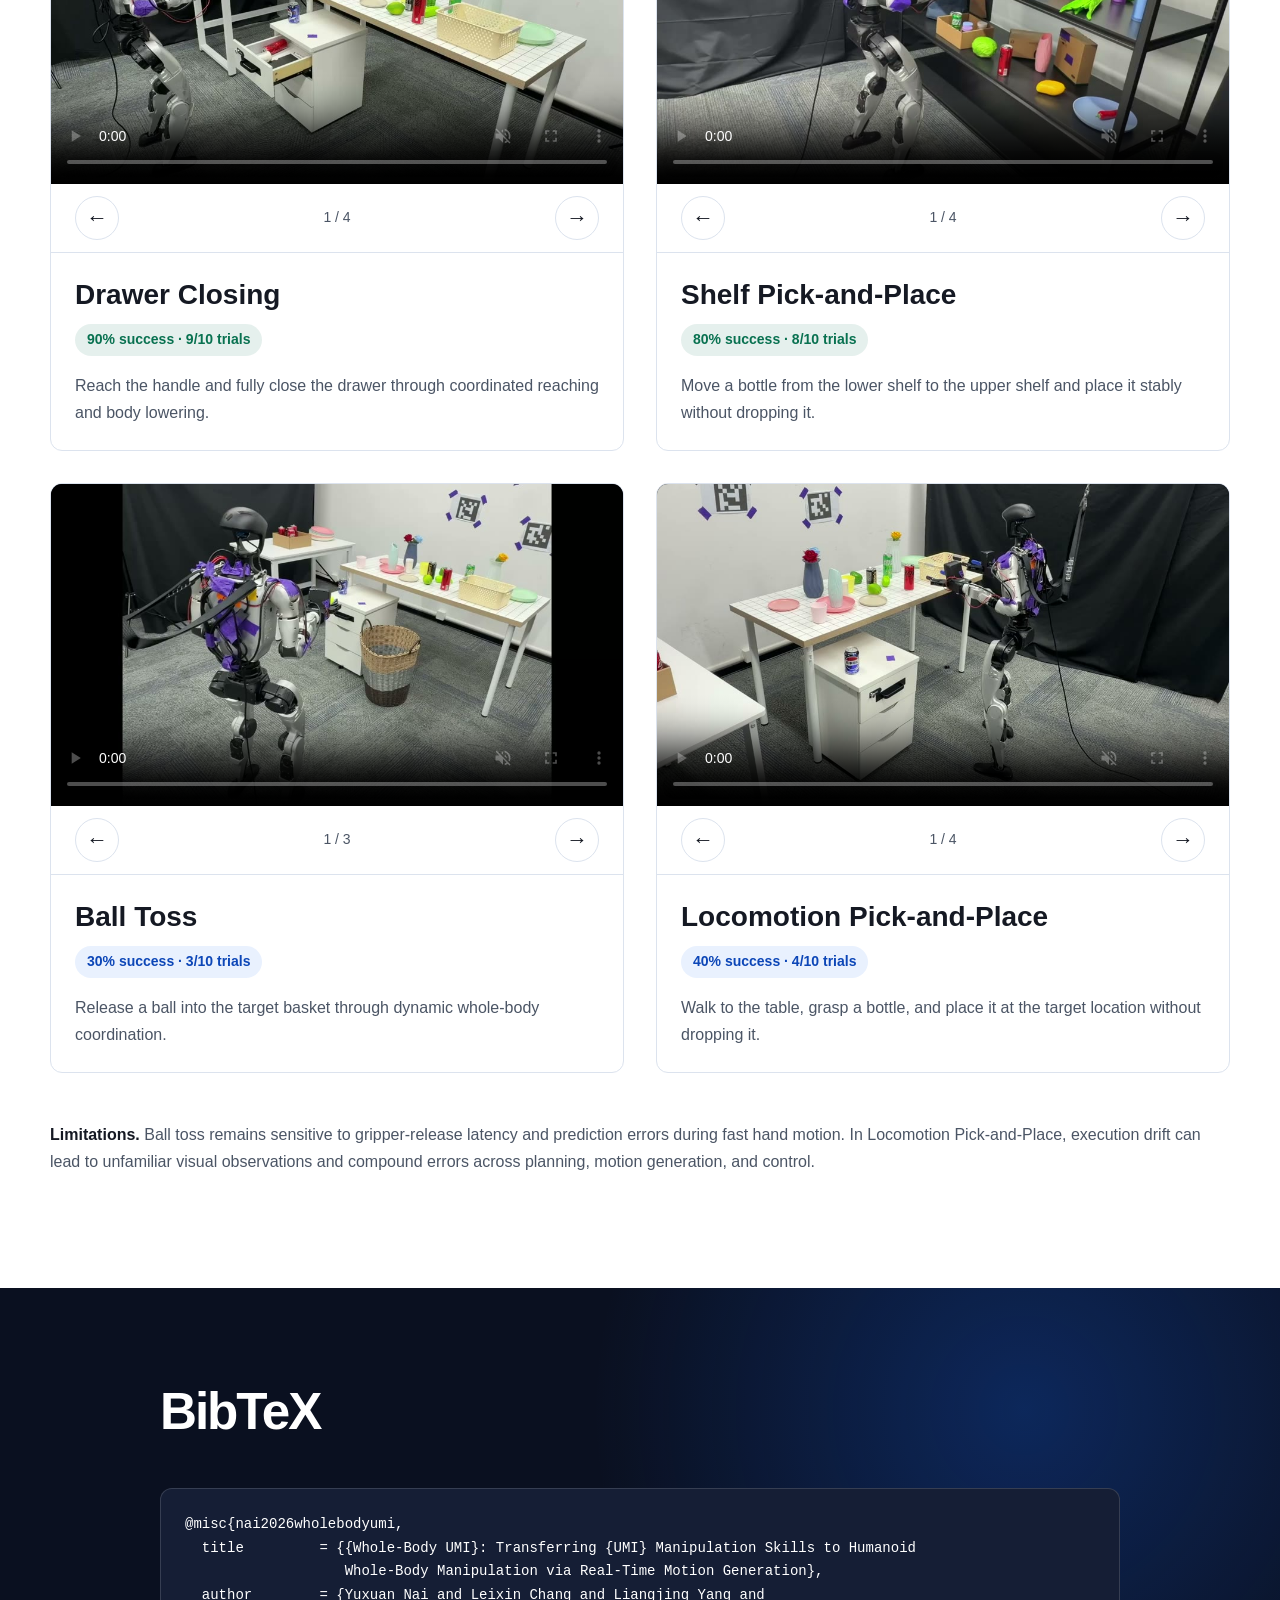
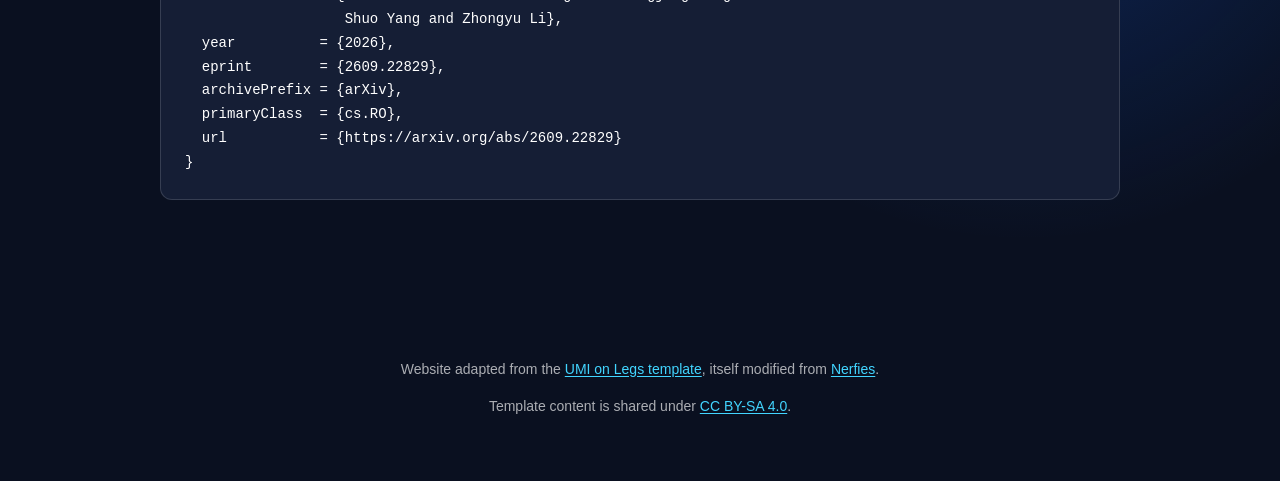
==== commit 20d4df78: "Link project code to public GitHub repository" ====
--- a/index.html
+++ b/index.html
@@ -49,7 +49,7 @@
                 <span class="icon"><img src="./static/images/pdf.svg" width="18" height="18" alt=""></span>
                 <span>Paper</span>
               </a>
-              <span class="navbar-item resource-pending" aria-disabled="true">GitHub <small>Coming soon</small></span>
+              <a class="navbar-item" href="https://github.com/WholeBody-UMI/WholeBody-UMI/tree/main" target="_blank" rel="noopener">GitHub</a>
               <a class="navbar-item" href="https://arxiv.org/abs/2609.22829" target="_blank" rel="noopener">
                 <span>arXiv</span>
               </a>
@@ -88,9 +88,9 @@
             <span class="icon"><img src="./static/images/pdf.svg" width="18" height="18" alt=""></span>
             <span>Paper</span>
           </a>
-          <button class="resource-button button is-dark resource-pending" type="button" disabled title="GitHub repository coming soon">
-            <span>GitHub</span><small>Coming soon</small>
-          </button>
+          <a class="resource-button button is-dark" href="https://github.com/WholeBody-UMI/WholeBody-UMI/tree/main" target="_blank" rel="noopener">
+            <span>GitHub</span>
+          </a>
           <a class="resource-button button is-dark" href="https://arxiv.org/abs/2609.22829" target="_blank" rel="noopener">
             <span>arXiv</span>
           </a>
